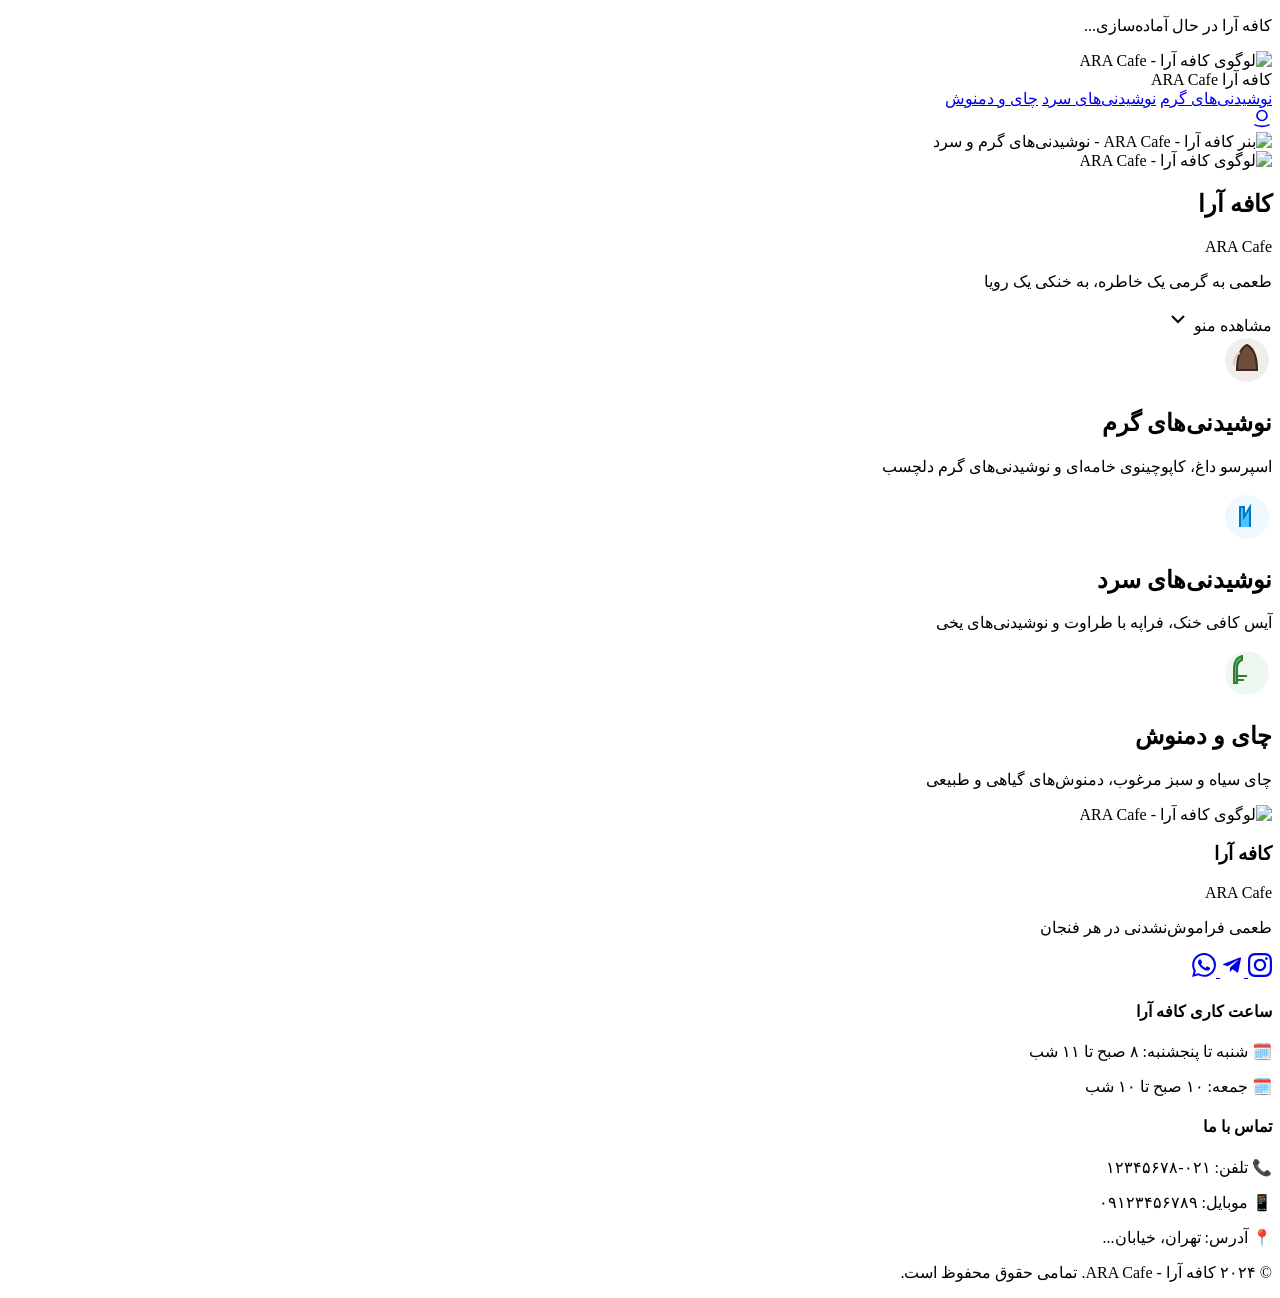
==== index.html @ 434178ab "First upload" ====
<!DOCTYPE html>
<html lang="fa" dir="rtl">
<head>
    <meta charset="UTF-8">
    <meta name="viewport" content="width=device-width, initial-scale=1.0">
    
    <!-- SEO Meta Tags -->
    <title>منوی کافه آرا | ARA Cafe | نوشیدنی‌های گرم و سرد بر پایه اسپرسو، چای و دمنوش</title>
    <meta name="description" content="کافه آرا با بهترین اسپرسو، نوشیدنی‌های گرم و سرد، چای و دمنوش‌های طبیعی. منوی کامل ARA Cafe را آنلاین مشاهده کنید.">
    <meta name="keywords" content="کافه آرا, ARA Cafe, اسپرسو, نوشیدنی گرم, نوشیدنی سرد, چای, دمنوش, کافی شاپ">
    <meta name="author" content="کافه آرا - ARA Cafe">
    <meta name="robots" content="index, follow">
    
    <!-- Open Graph for social media -->
    <meta property="og:title" content="منوی کافه آرا | ARA Cafe | نوشیدنی‌های گرم و سرد">
    <meta property="og:description" content="کافه آرا با بهترین اسپرسو، نوشیدنی‌های گرم و سرد، چای و دمنوش‌های طبیعی">
    <meta property="og:type" content="website">
    <meta property="og:locale" content="fa_IR">
    <meta property="og:image" content="images/logo.png">
    <meta property="og:site_name" content="کافه آرا - ARA Cafe">
    
    <!-- Canonical URL -->
    <link rel="canonical" href="https://aracafe.com/menu">
    
    <!-- Schema.org structured data -->
    <script type="application/ld+json">
    {
      "@context": "https://schema.org",
      "@type": "CafeOrCoffeeShop",
      "name": "کافه آرا - ARA Cafe",
      "description": "کافه آرا با نوشیدنی‌های گرم و سرد بر پایه اسپرسو، چای و دمنوش‌های طبیعی",
      "servesCuisine": "Coffee Shop",
      "image": "images/logo.png",
      "menu": "https://aracafe.com/menu"
    }
    </script>
    
    <!-- Preload important images -->
    <link rel="preload" href="images/banner.jpg" as="image">
    <link rel="preload" href="images/logo.png" as="image">
    
    <!-- Favicon -->
    <link rel="icon" type="image/x-icon" href="images/favicon.ico">
    <link rel="shortcut icon" type="image/x-icon" href="images/favicon.ico">
    <link rel="apple-touch-icon" href="images/logo.png">
    <link rel="icon" type="image/png" sizes="32x32" href="images/logo.png">
    <link rel="icon" type="image/png" sizes="16x16" href="images/logo.png">
    
    <!-- Styles -->
    <link rel="stylesheet" href="css/style.css">
</head>
<body>
    <!-- Preloader -->
    <div class="preloader" id="preloader">
        <div class="coffee-cup">
            <div class="cup">
                <div class="handle"></div>
                <div class="steam">
                    <span></span>
                    <span></span>
                    <span></span>
                </div>
            </div>
        </div>
        <p class="loading-text">کافه آرا در حال آماده‌سازی...</p>
    </div>

    <!-- Header -->
    <header class="header" id="header">
        <nav class="nav">
            <div class="logo">
                <div class="logo-image-container">
                    <img src="images/logo.png" alt="لوگوی کافه آرا - ARA Cafe" class="logo-image" width="45" height="45" loading="eager">
                </div>
                <div class="logo-text-container">
                    <span class="logo-text">کافه آرا</span>
                    <span class="logo-subtext">ARA Cafe</span>
                </div>
            </div>
            <div class="nav-links">
                <a href="#hot-drinks" class="nav-link">نوشیدنی‌های گرم</a>
                <a href="#cold-drinks" class="nav-link">نوشیدنی‌های سرد</a>
                <a href="#tea-drinks" class="nav-link">چای و دمنوش</a>
            </div>
            <div class="admin-link">
                <a href="admin.html" class="admin-btn" title="پنل مدیریت کافه آرا">
                    <svg width="20" height="20" viewBox="0 0 24 24" fill="none" stroke="currentColor" stroke-width="2">
                        <path d="M12 15C15.3137 15 18 12.3137 18 9C18 5.68629 15.3137 3 12 3C8.68629 3 6 5.68629 6 9C6 12.3137 8.68629 15 12 15Z"/>
                        <path d="M3 20C5.33579 21.4478 8.50702 22 12 22C15.493 22 18.6642 21.4478 21 20"/>
                    </svg>
                </a>
            </div>
        </nav>
    </header>

    <!-- Hero Banner Section -->
    <section class="hero-banner">
        <div class="banner-container">
            <img 
                src="images/banner.jpg" 
                alt="بنر کافه آرا - ARA Cafe - نوشیدنی‌های گرم و سرد" 
                class="banner-image"
                width="695" 
                height="1297"
                loading="eager"
                fetchpriority="high"
            >
            <div class="banner-overlay">
                <div class="banner-content">
                    <div class="banner-logo">
                        <img src="images/logo.png" alt="لوگوی کافه آرا - ARA Cafe" class="banner-logo-image" width="80" height="80">
                    </div>
                    <h1 class="banner-title">کافه آرا</h1>
                    <p class="banner-subtitle">ARA Cafe</p>
                    <p class="banner-description">طعمی به گرمی یک خاطره، به خنکی یک رویا</p>
                    <div class="banner-scroll">
                        <span>مشاهده منو</span>
                        <svg width="24" height="24" viewBox="0 0 24 24" fill="none" stroke="currentColor" stroke-width="2">
                            <polyline points="6 9 12 15 18 9"/>
                        </svg>
                    </div>
                </div>
            </div>
        </div>
        <div class="hero-decoration">
            <div class="wave"></div>
        </div>
    </section>

    <!-- Main Content -->
    <main class="main-content">
        <!-- Hot Drinks Section -->
        <section id="hot-drinks" class="menu-section" data-category="hot">
            <div class="section-header">
                <div class="section-icon">
                    <svg width="50" height="50" viewBox="0 0 50 50">
                        <circle cx="25" cy="25" r="22" fill="#6F4E37" opacity="0.1"/>
                        <path d="M15 35 Q15 15 25 10 Q35 15 35 35Z" fill="#6F4E37" stroke="#3E2723" stroke-width="2"/>
                        <path d="M12 30 Q12 20 18 18" stroke="#D7CCC8" fill="none" stroke-width="2"/>
                    </svg>
                </div>
                <h2 class="section-title">نوشیدنی‌های گرم</h2>
                <p class="section-description">اسپرسو داغ، کاپوچینوی خامه‌ای و نوشیدنی‌های گرم دلچسب</p>
            </div>
            <div class="menu-grid" id="hot-drinks-grid">
                <!-- محصولات با JavaScript لود می‌شوند -->
            </div>
        </section>

        <!-- Cold Drinks Section -->
        <section id="cold-drinks" class="menu-section" data-category="cold">
            <div class="section-header">
                <div class="section-icon">
                    <svg width="50" height="50" viewBox="0 0 50 50">
                        <circle cx="25" cy="25" r="22" fill="#4FC3F7" opacity="0.1"/>
                        <path d="M18 35 L18 15 L22 15 L22 25 L28 15 L28 35" fill="#4FC3F7" stroke="#0277BD" stroke-width="2"/>
                    </svg>
                </div>
                <h2 class="section-title">نوشیدنی‌های سرد</h2>
                <p class="section-description">آیس کافی خنک، فراپه با طراوت و نوشیدنی‌های یخی</p>
            </div>
            <div class="menu-grid" id="cold-drinks-grid">
                <!-- محصولات با JavaScript لود می‌شوند -->
            </div>
        </section>

        <!-- Tea & Herbal Section -->
        <section id="tea-drinks" class="menu-section" data-category="tea">
            <div class="section-header">
                <div class="section-icon">
                    <svg width="50" height="50" viewBox="0 0 50 50">
                        <circle cx="25" cy="25" r="22" fill="#66BB6A" opacity="0.1"/>
                        <path d="M12 35 L12 20 Q12 10 20 8 L20 12 Q15 14 15 20 L15 35Z" fill="#66BB6A" stroke="#2E7D32" stroke-width="2"/>
                        <path d="M15 28 L25 28" stroke="#2E7D32" stroke-width="2"/>
                        <path d="M15 32 L22 32" stroke="#2E7D32" stroke-width="2"/>
                    </svg>
                </div>
                <h2 class="section-title">چای و دمنوش</h2>
                <p class="section-description">چای سیاه و سبز مرغوب، دمنوش‌های گیاهی و طبیعی</p>
            </div>
            <div class="menu-grid" id="tea-drinks-grid">
                <!-- محصولات با JavaScript لود می‌شوند -->
            </div>
        </section>
    </main>

    <!-- Footer -->
    <footer class="footer">
        <div class="footer-content">
            <div class="footer-info">
                <div class="footer-logo">
                    <img src="images/logo.png" alt="لوگوی کافه آرا - ARA Cafe" class="footer-logo-image" width="60" height="60" loading="lazy">
                </div>
                <h3>کافه آرا</h3>
                <p class="footer-subtitle">ARA Cafe</p>
                <p>طعمی فراموش‌نشدنی در هر فنجان</p>
                <div class="social-links">
                    <a href="#" class="social-link" aria-label="اینستاگرام کافه آرا">
                        <svg width="24" height="24" viewBox="0 0 24 24" fill="currentColor">
                            <path d="M12 2.163c3.204 0 3.584.012 4.85.07 3.252.148 4.771 1.691 4.919 4.919.058 1.265.069 1.645.069 4.849 0 3.205-.012 3.584-.069 4.849-.149 3.225-1.664 4.771-4.919 4.919-1.266.058-1.644.07-4.85.07-3.204 0-3.584-.012-4.849-.07-3.26-.149-4.771-1.699-4.919-4.92-.058-1.265-.07-1.644-.07-4.849 0-3.204.013-3.583.07-4.849.149-3.227 1.664-4.771 4.919-4.919 1.266-.057 1.645-.069 4.849-.069zm0-2.163c-3.259 0-3.667.014-4.947.072-4.358.2-6.78 2.618-6.98 6.98-.059 1.281-.073 1.689-.073 4.948 0 3.259.014 3.668.072 4.948.2 4.358 2.618 6.78 6.98 6.98 1.281.058 1.689.072 4.948.072 3.259 0 3.668-.014 4.948-.072 4.354-.2 6.782-2.618 6.979-6.98.059-1.28.073-1.689.073-4.948 0-3.259-.014-3.667-.072-4.947-.196-4.354-2.617-6.78-6.979-6.98-1.281-.059-1.69-.073-4.949-.073zm0 5.838c-3.403 0-6.162 2.759-6.162 6.162s2.759 6.163 6.162 6.163 6.162-2.759 6.162-6.163c0-3.403-2.759-6.162-6.162-6.162zm0 10.162c-2.209 0-4-1.79-4-4 0-2.209 1.791-4 4-4s4 1.791 4 4c0 2.21-1.791 4-4 4zm6.406-11.845c-.796 0-1.441.645-1.441 1.44s.645 1.44 1.441 1.44c.795 0 1.439-.645 1.439-1.44s-.644-1.44-1.439-1.44z"/>
                        </svg>
                    </a>
                    <a href="#" class="social-link" aria-label="تلگرام کافه آرا">
                        <svg width="24" height="24" viewBox="0 0 24 24" fill="currentColor">
                            <path d="M9.78 18.65l.28-4.23 7.68-6.92c.34-.31-.07-.46-.52-.19L7.74 13.3 3.64 12c-.88-.25-.89-.86.2-1.3l15.97-6.16c.73-.33 1.43.18 1.15 1.3l-2.72 12.81c-.19.91-.74 1.13-1.5.71L12.6 16.3l-1.99 1.93c-.23.23-.42.42-.83.42z"/>
                        </svg>
                    </a>
                    <a href="#" class="social-link" aria-label="واتساپ کافه آرا">
                        <svg width="24" height="24" viewBox="0 0 24 24" fill="currentColor">
                            <path d="M17.472 14.382c-.297-.149-1.758-.867-2.03-.967-.273-.099-.471-.148-.67.15-.197.297-.767.966-.94 1.164-.173.199-.347.223-.644.075-.297-.15-1.255-.463-2.39-1.475-.883-.788-1.48-1.761-1.653-2.059-.173-.297-.018-.458.13-.606.134-.133.298-.347.446-.52.149-.174.198-.298.298-.497.099-.198.05-.371-.025-.52-.075-.149-.669-1.612-.916-2.207-.242-.579-.487-.5-.669-.51-.173-.008-.371-.01-.57-.01-.198 0-.52.074-.792.372-.272.297-1.04 1.016-1.04 2.479 0 1.462 1.065 2.875 1.213 3.074.149.198 2.096 3.2 5.077 4.487.709.306 1.262.489 1.694.625.712.227 1.36.195 1.871.118.571-.085 1.758-.719 2.006-1.413.248-.694.248-1.289.173-1.413-.074-.124-.272-.198-.57-.347m-5.421 7.403h-.004a9.87 9.87 0 01-5.031-1.378l-.361-.214-3.741.982.998-3.648-.235-.374a9.86 9.86 0 01-1.51-5.26c.001-5.45 4.436-9.884 9.888-9.884 2.64 0 5.122 1.03 6.988 2.898a9.825 9.825 0 012.893 6.994c-.003 5.45-4.437 9.884-9.885 9.884m8.413-18.297A11.815 11.815 0 0012.05 0C5.495 0 .16 5.335.157 11.892c0 2.096.547 4.142 1.588 5.945L.057 24l6.305-1.654a11.882 11.882 0 005.683 1.448h.005c6.554 0 11.89-5.335 11.893-11.893a11.821 11.821 0 00-3.48-8.413z"/>
                        </svg>
                    </a>
                </div>
            </div>
            <div class="footer-hours">
                <h4>ساعت کاری کافه آرا</h4>
                <p>🗓️ شنبه تا پنجشنبه: ۸ صبح تا ۱۱ شب</p>
                <p>🗓️ جمعه: ۱۰ صبح تا ۱۰ شب</p>
                <div class="footer-contact">
                    <h4>تماس با ما</h4>
                    <p>📞 تلفن: ۰۲۱-۱۲۳۴۵۶۷۸</p>
                    <p>📱 موبایل: ۰۹۱۲۳۴۵۶۷۸۹</p>
                    <p>📍 آدرس: تهران، خیابان...</p>
                </div>
            </div>
        </div>
        <div class="footer-bottom">
            <p>&copy; ۲۰۲۴ کافه آرا - ARA Cafe. تمامی حقوق محفوظ است.</p>
        </div>
    </footer>

    <!-- JavaScript -->
    <script src="js/main.js"></script>
</body>
</html>
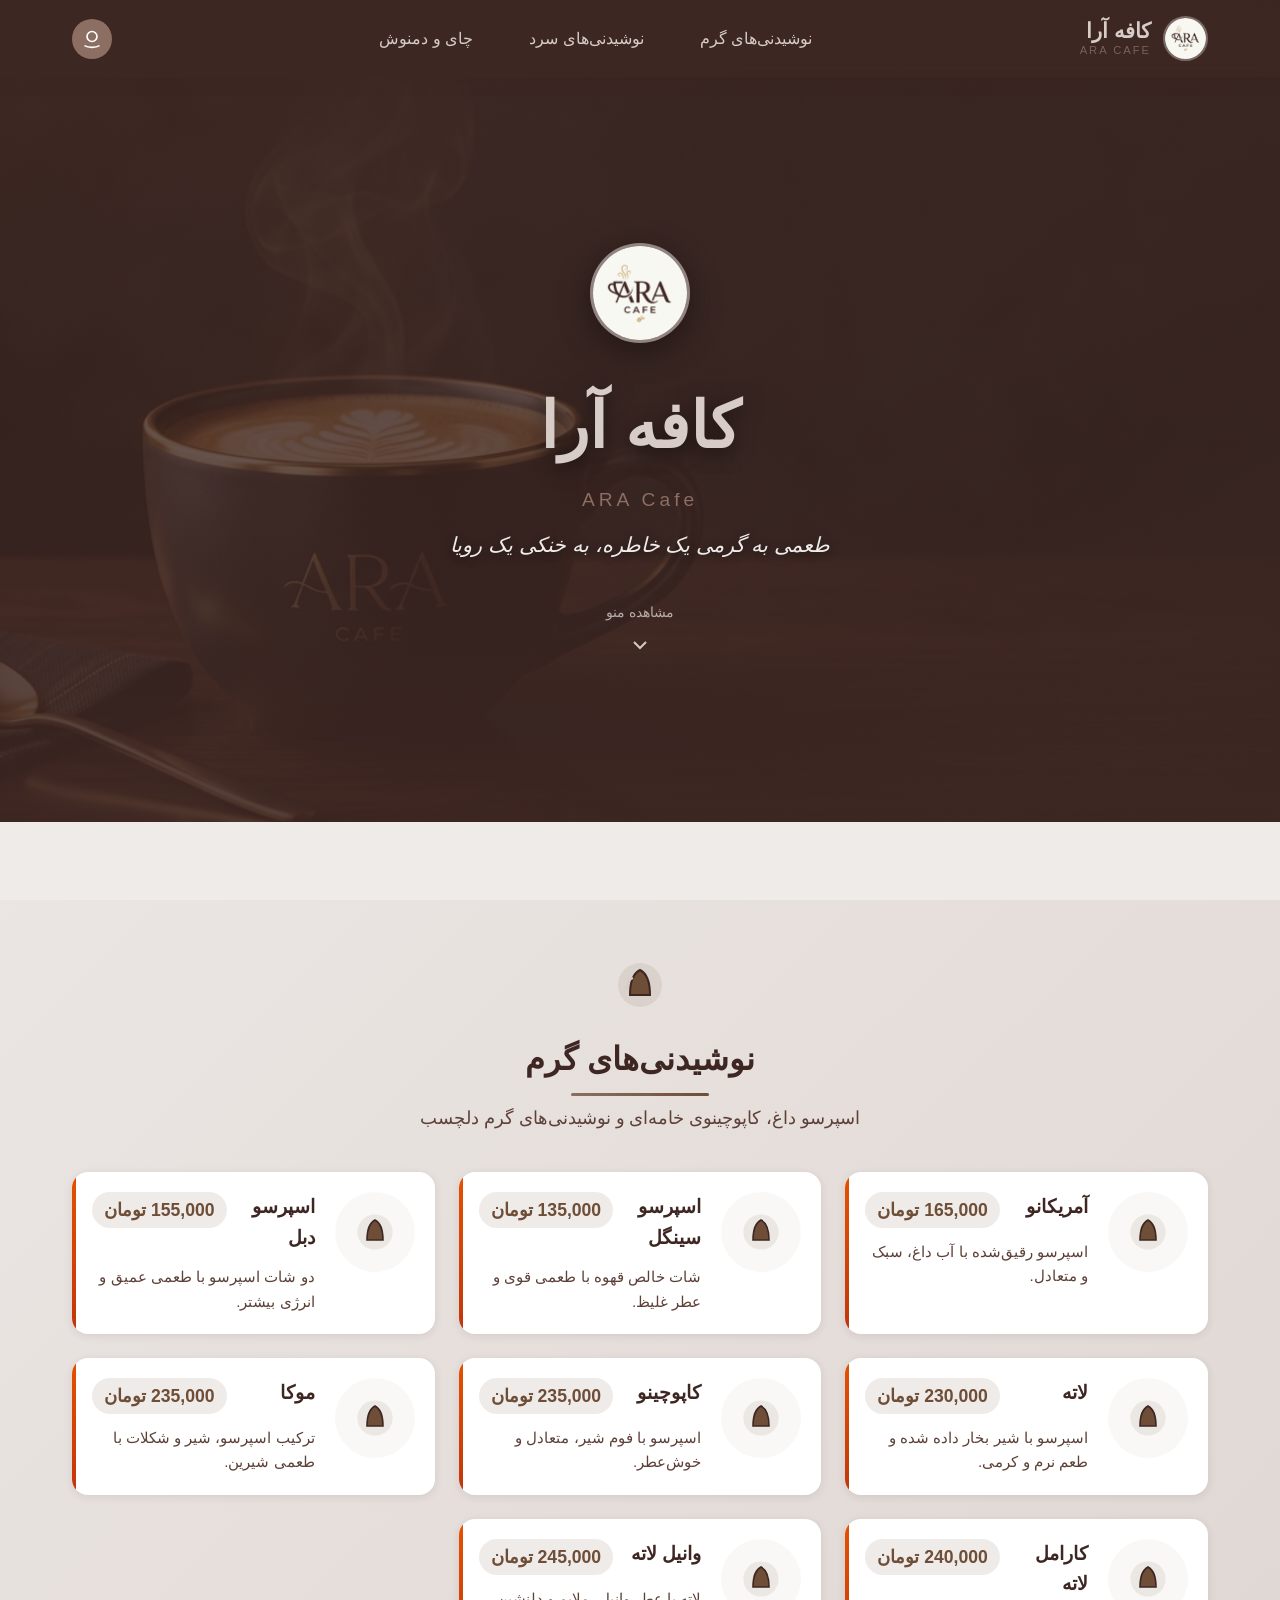
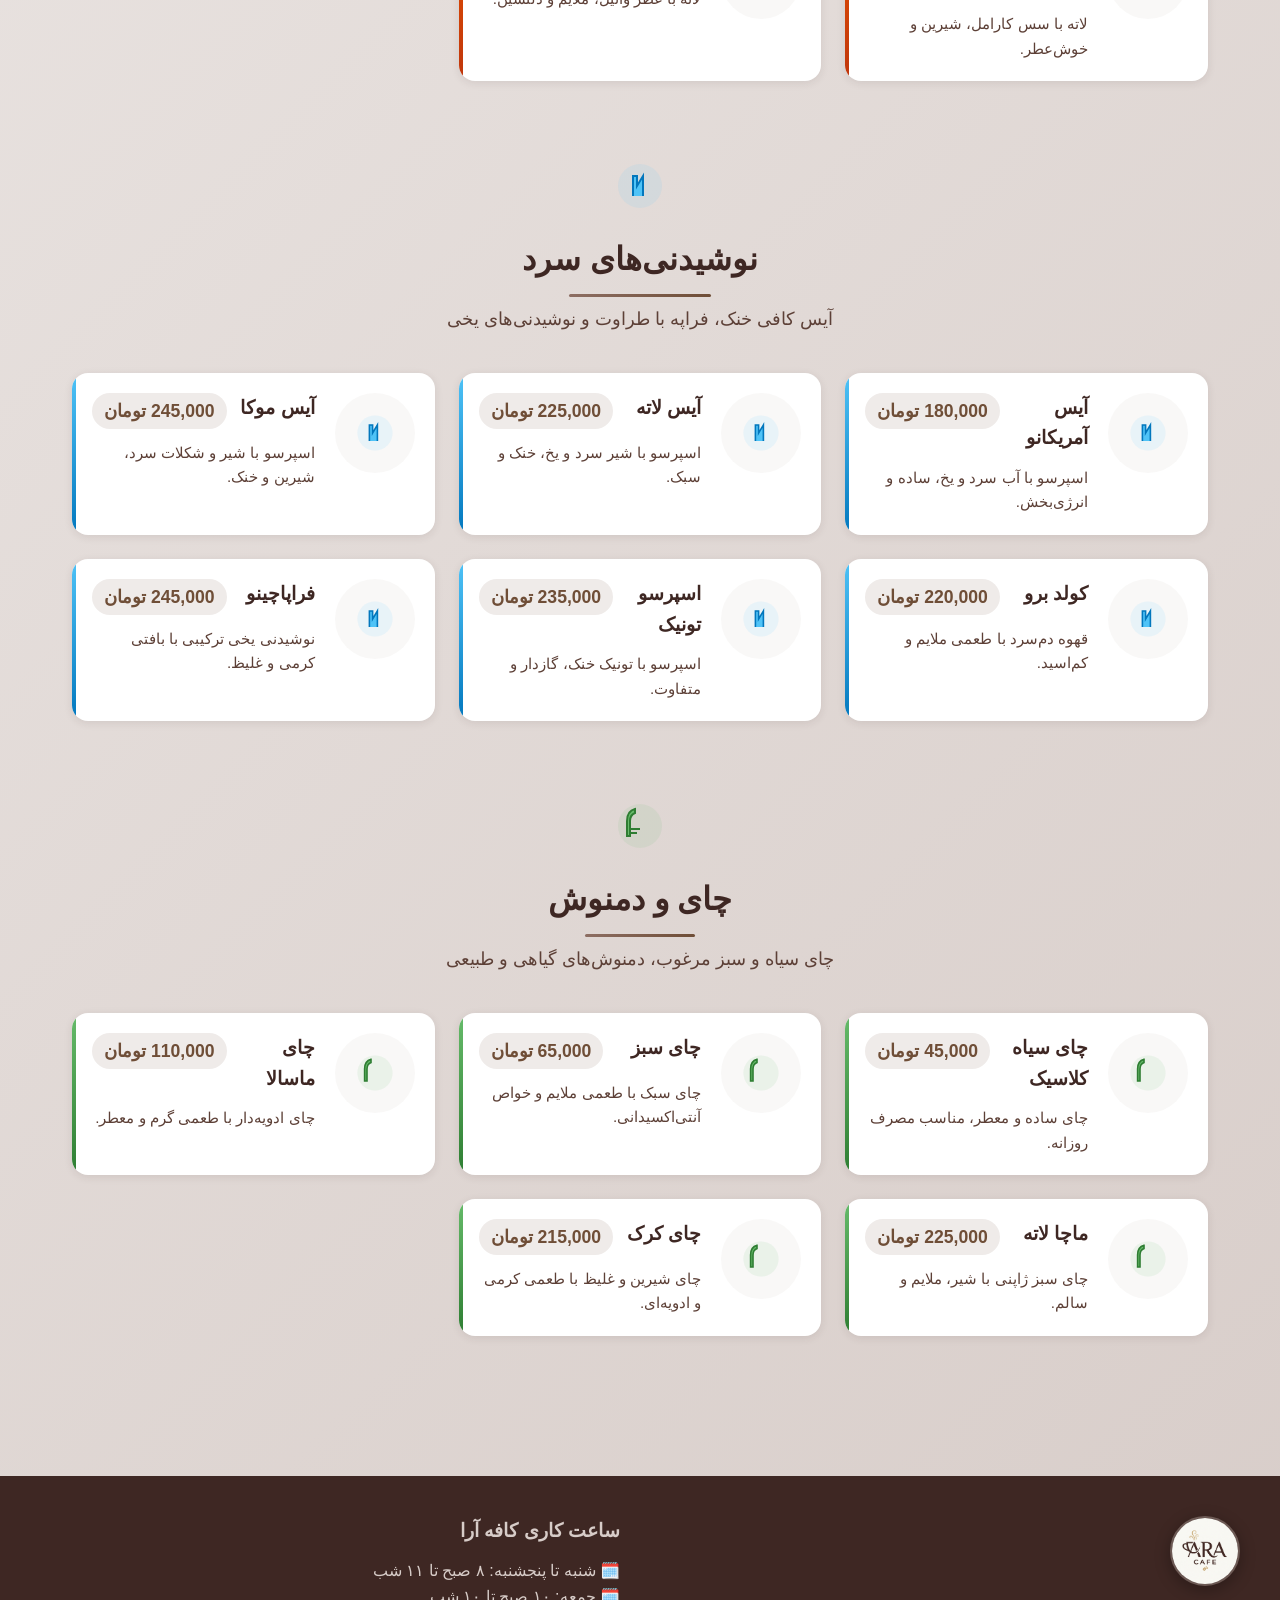
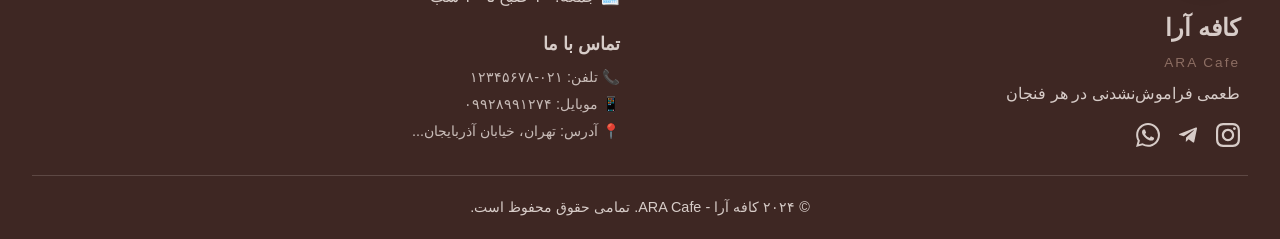
==== commit dffe070c: "شماره تماس" ====
--- a/index.html
+++ b/index.html
@@ -219,8 +219,8 @@
                 <div class="footer-contact">
                     <h4>تماس با ما</h4>
                     <p>📞 تلفن: ۰۲۱-۱۲۳۴۵۶۷۸</p>
-                    <p>📱 موبایل: ۰۹۱۲۳۴۵۶۷۸۹</p>
-                    <p>📍 آدرس: تهران، خیابان...</p>
+                    <p>📱 موبایل: ۰۹۹۲۸۹۹۱۲۷۴</p>
+                    <p>📍 آدرس: تهران، خیابان آذربایجان...</p>
                 </div>
             </div>
         </div>
@@ -232,4 +232,4 @@
     <!-- JavaScript -->
     <script src="js/main.js"></script>
 </body>
-</html>+</html>
--- a/css/style.css
+++ b/css/style.css
@@ -0,0 +1,1226 @@
+/* =============================================
+   CSS Variables & Reset
+   ============================================= */
+:root {
+    --primary-color: #3E2723;
+    --secondary-color: #6F4E37;
+    --accent-color: #8D6E63;
+    --light-cream: #EFEBE9;
+    --dark-coffee: #4E342E;
+    --warm-brown: #795548;
+    --gold: #D7CCC8;
+    --white: #FFFFFF;
+    --text-primary: #2C1810;
+    --text-secondary: #5D4037;
+    --shadow-sm: 0 2px 8px rgba(62, 39, 35, 0.1);
+    --shadow-md: 0 4px 16px rgba(62, 39, 35, 0.15);
+    --shadow-lg: 0 8px 32px rgba(62, 39, 35, 0.2);
+    --transition: all 0.3s cubic-bezier(0.4, 0, 0.2, 1);
+    --border-radius: 16px;
+    --border-radius-sm: 8px;
+}
+
+* {
+    margin: 0;
+    padding: 0;
+    box-sizing: border-box;
+}
+
+html {
+    scroll-behavior: smooth;
+    font-size: 16px;
+}
+
+body {
+    font-family: 'Vazirmatn', 'Segoe UI', Tahoma, Geneva, Verdana, sans-serif;
+    background: linear-gradient(135deg, #EFEBE9 0%, #D7CCC8 100%);
+    color: var(--text-primary);
+    line-height: 1.6;
+    overflow-x: hidden;
+}
+
+/* =============================================
+   Preloader
+   ============================================= */
+.preloader {
+    position: fixed;
+    top: 0;
+    left: 0;
+    width: 100%;
+    height: 100%;
+    background: var(--primary-color);
+    display: flex;
+    flex-direction: column;
+    align-items: center;
+    justify-content: center;
+    z-index: 1000;
+    transition: opacity 0.5s ease, visibility 0.5s ease;
+}
+
+.preloader.hidden {
+    opacity: 0;
+    visibility: hidden;
+}
+
+.coffee-cup {
+    position: relative;
+    width: 80px;
+    height: 80px;
+    animation: bounce 2s infinite;
+}
+
+.cup {
+    position: relative;
+    width: 60px;
+    height: 70px;
+    background: var(--light-cream);
+    border: 3px solid var(--accent-color);
+    border-radius: 0 0 20px 20px;
+    margin: 0 auto;
+}
+
+.handle {
+    position: absolute;
+    right: -15px;
+    top: 15px;
+    width: 20px;
+    height: 25px;
+    border: 3px solid var(--accent-color);
+    border-left: none;
+    border-radius: 0 50% 50% 0;
+}
+
+.steam {
+    position: absolute;
+    top: -30px;
+    left: 50%;
+    transform: translateX(-50%);
+    display: flex;
+    gap: 8px;
+}
+
+.steam span {
+    display: block;
+    width: 8px;
+    height: 20px;
+    background: var(--gold);
+    border-radius: 50%;
+    animation: steam 2s infinite;
+    opacity: 0;
+}
+
+.steam span:nth-child(1) { animation-delay: 0s; }
+.steam span:nth-child(2) { animation-delay: 0.6s; }
+.steam span:nth-child(3) { animation-delay: 1.2s; }
+
+.loading-text {
+    color: var(--gold);
+    margin-top: 20px;
+    font-size: 1.2rem;
+    animation: pulse 1.5s infinite;
+}
+
+@keyframes bounce {
+    0%, 100% { transform: translateY(0); }
+    50% { transform: translateY(-10px); }
+}
+
+@keyframes steam {
+    0% { opacity: 0; transform: translateY(0); }
+    50% { opacity: 1; }
+    100% { opacity: 0; transform: translateY(-20px); }
+}
+
+@keyframes pulse {
+    0%, 100% { opacity: 0.6; }
+    50% { opacity: 1; }
+}
+
+/* =============================================
+   Header & Navigation
+   ============================================= */
+.header {
+    position: fixed;
+    top: 0;
+    left: 0;
+    width: 100%;
+    background: rgba(62, 39, 35, 0.95);
+    backdrop-filter: blur(10px);
+    -webkit-backdrop-filter: blur(10px);
+    z-index: 100;
+    box-shadow: var(--shadow-md);
+    transition: var(--transition);
+}
+
+.nav {
+    max-width: 1200px;
+    margin: 0 auto;
+    padding: 1rem 2rem;
+    display: flex;
+    align-items: center;
+    justify-content: space-between;
+}
+
+.logo {
+    display: flex;
+    align-items: center;
+    gap: 12px;
+}
+
+.logo-image-container {
+    width: 45px;
+    height: 45px;
+    border-radius: 50%;
+    overflow: hidden;
+    border: 2px solid rgba(215, 204, 200, 0.4);
+    transition: var(--transition);
+    flex-shrink: 0;
+}
+
+.logo-image-container:hover {
+    border-color: var(--gold);
+    transform: rotate(-5deg) scale(1.1);
+    box-shadow: 0 4px 16px rgba(0, 0, 0, 0.3);
+}
+
+.logo-image {
+    width: 100%;
+    height: 100%;
+    object-fit: cover;
+    display: block;
+}
+
+.logo-text-container {
+    display: flex;
+    flex-direction: column;
+    line-height: 1.2;
+}
+
+.logo-text {
+    color: var(--gold);
+    font-size: 1.3rem;
+    font-weight: bold;
+    white-space: nowrap;
+}
+
+.logo-subtext {
+    color: var(--accent-color);
+    font-size: 0.7rem;
+    letter-spacing: 2px;
+    text-transform: uppercase;
+    opacity: 0.8;
+}
+
+.nav-links {
+    display: flex;
+    gap: 24px;
+}
+
+.nav-link {
+    color: var(--gold);
+    text-decoration: none;
+    font-size: 1rem;
+    padding: 8px 16px;
+    border-radius: var(--border-radius-sm);
+    transition: var(--transition);
+    position: relative;
+}
+
+.nav-link::after {
+    content: '';
+    position: absolute;
+    bottom: 0;
+    left: 50%;
+    transform: translateX(-50%) scaleX(0);
+    width: 80%;
+    height: 2px;
+    background: var(--gold);
+    transition: var(--transition);
+}
+
+.nav-link:hover::after {
+    transform: translateX(-50%) scaleX(1);
+}
+
+.nav-link:hover {
+    color: var(--white);
+    background: rgba(141, 110, 99, 0.2);
+}
+
+.admin-btn {
+    display: flex;
+    align-items: center;
+    justify-content: center;
+    width: 40px;
+    height: 40px;
+    border-radius: 50%;
+    background: var(--accent-color);
+    color: var(--white);
+    transition: var(--transition);
+}
+
+.admin-btn:hover {
+    background: var(--secondary-color);
+    transform: rotate(15deg);
+}
+
+/* =============================================
+   Hero Banner Section
+   ============================================= */
+.hero-banner {
+    position: relative;
+    width: 100%;
+    min-height: 100vh;
+    background: linear-gradient(135deg, var(--primary-color) 0%, var(--dark-coffee) 100%);
+    overflow: hidden;
+}
+
+.banner-container {
+    position: relative;
+    width: 100%;
+    height: 100vh;
+    display: flex;
+    align-items: center;
+    justify-content: center;
+}
+
+.banner-image {
+    position: absolute;
+    top: 0;
+    left: 0;
+    width: 100%;
+    height: 100%;
+    object-fit: cover;
+    object-position: center;
+    opacity: 0.4;
+    animation: bannerZoomIn 2s ease-out;
+}
+
+@keyframes bannerZoomIn {
+    from { transform: scale(1.1); opacity: 0; }
+    to { transform: scale(1); opacity: 0.4; }
+}
+
+.banner-overlay {
+    position: relative;
+    z-index: 2;
+    width: 100%;
+    height: 100%;
+    display: flex;
+    align-items: center;
+    justify-content: center;
+    background: linear-gradient(180deg, rgba(62, 39, 35, 0.7) 0%, rgba(62, 39, 35, 0.5) 50%, rgba(62, 39, 35, 0.8) 100%);
+}
+
+.banner-content {
+    text-align: center;
+    padding: 2rem;
+    animation: bannerFadeInUp 1.2s ease 0.3s backwards;
+}
+
+@keyframes bannerFadeInUp {
+    from { opacity: 0; transform: translateY(40px); }
+    to { opacity: 1; transform: translateY(0); }
+}
+
+.banner-logo {
+    margin-bottom: 24px;
+    animation: logoFloat 3s ease-in-out infinite;
+}
+
+@keyframes logoFloat {
+    0%, 100% { transform: translateY(0) scale(1); }
+    50% { transform: translateY(-10px) scale(1.05); }
+}
+
+.banner-logo-image {
+    width: 100px;
+    height: 100px;
+    border-radius: 50%;
+    object-fit: cover;
+    border: 3px solid rgba(215, 204, 200, 0.5);
+    box-shadow: 0 8px 32px rgba(0, 0, 0, 0.4);
+    transition: var(--transition);
+    background: rgba(255, 255, 255, 0.1);
+    backdrop-filter: blur(5px);
+}
+
+.banner-title {
+    font-size: 4rem;
+    color: var(--gold);
+    margin-bottom: 8px;
+    font-weight: bold;
+    text-shadow: 0 4px 20px rgba(0, 0, 0, 0.5);
+}
+
+.banner-subtitle {
+    font-size: 1.2rem;
+    color: var(--accent-color);
+    letter-spacing: 4px;
+    margin-bottom: 12px;
+}
+
+.banner-description {
+    font-size: 1.3rem;
+    color: var(--light-cream);
+    margin-bottom: 40px;
+    text-shadow: 0 2px 10px rgba(0, 0, 0, 0.4);
+    font-style: italic;
+}
+
+.banner-scroll {
+    display: flex;
+    flex-direction: column;
+    align-items: center;
+    gap: 8px;
+    color: var(--gold);
+    cursor: pointer;
+    animation: bounce 2s infinite;
+    transition: var(--transition);
+}
+
+.banner-scroll:hover {
+    color: var(--white);
+}
+
+.banner-scroll span {
+    font-size: 0.9rem;
+    opacity: 0.8;
+}
+
+.hero-decoration {
+    position: absolute;
+    bottom: -2px;
+    left: 0;
+    width: 100%;
+    z-index: 3;
+}
+
+.wave {
+    width: 100%;
+    height: 80px;
+    background: url("data:image/svg+xml,%3Csvg xmlns='http://www.w3.org/2000/svg' viewBox='0 0 1440 320'%3E%3Cpath fill='%23EFEBE9' d='M0,96L48,112C96,128,192,160,288,160C384,160,480,128,576,122.7C672,117,768,139,864,154.7C960,171,1056,181,1152,165.3C1248,149,1344,107,1392,85.3L1440,64L1440,320L1392,320C1344,320,1248,320,1152,320C1056,320,960,320,864,320C768,320,672,320,576,320C480,320,384,320,288,320C192,320,96,320,48,320L0,320Z'%3E%3C/path%3E%3C/svg%3E") no-repeat bottom;
+    background-size: cover;
+}
+
+/* =============================================
+   Menu Sections
+   ============================================= */
+.main-content {
+    max-width: 1200px;
+    margin: 0 auto;
+    padding: 60px 2rem;
+}
+
+.menu-section {
+    margin-bottom: 80px;
+    scroll-margin-top: 100px;
+}
+
+.section-header {
+    text-align: center;
+    margin-bottom: 40px;
+}
+
+.section-icon {
+    margin-bottom: 16px;
+}
+
+.section-title {
+    font-size: 2rem;
+    color: var(--primary-color);
+    margin-bottom: 8px;
+    position: relative;
+    display: inline-block;
+}
+
+.section-title::after {
+    content: '';
+    display: block;
+    width: 60%;
+    height: 3px;
+    background: linear-gradient(90deg, var(--accent-color), var(--secondary-color));
+    margin: 8px auto 0;
+    border-radius: 2px;
+}
+
+.section-description {
+    color: var(--text-secondary);
+    font-size: 1.1rem;
+}
+
+.menu-grid {
+    display: grid;
+    grid-template-columns: repeat(auto-fill, minmax(340px, 1fr));
+    gap: 24px;
+}
+
+/* Menu Item Card */
+.menu-item {
+    background: var(--white);
+    border-radius: var(--border-radius);
+    padding: 20px;
+    box-shadow: var(--shadow-sm);
+    transition: var(--transition);
+    cursor: pointer;
+    position: relative;
+    overflow: hidden;
+    display: flex;
+    gap: 20px;
+    align-items: flex-start;
+}
+
+.menu-item:hover {
+    transform: translateY(-8px);
+    box-shadow: var(--shadow-lg);
+}
+
+.menu-item::before {
+    content: '';
+    position: absolute;
+    top: 0;
+    left: 0;
+    width: 4px;
+    height: 100%;
+    border-radius: var(--border-radius) 0 0 var(--border-radius);
+}
+
+.menu-item[data-category="hot"]::before {
+    background: linear-gradient(180deg, #E65100, #BF360C);
+}
+
+.menu-item[data-category="cold"]::before {
+    background: linear-gradient(180deg, #4FC3F7, #0277BD);
+}
+
+.menu-item[data-category="tea"]::before {
+    background: linear-gradient(180deg, #66BB6A, #2E7D32);
+}
+
+.menu-item-image {
+    width: 120px;
+    height: 120px;
+    border-radius: 12px;
+    overflow: hidden;
+    flex-shrink: 0;
+    box-shadow: var(--shadow-sm);
+}
+
+.menu-item-image img {
+    width: 100%;
+    height: 100%;
+    object-fit: cover;
+    transition: transform 0.5s ease;
+}
+
+.menu-item:hover .menu-item-image img {
+    transform: scale(1.1);
+}
+
+.menu-item-icon {
+    width: 80px;
+    height: 80px;
+    display: flex;
+    align-items: center;
+    justify-content: center;
+    flex-shrink: 0;
+    background: rgba(141, 110, 99, 0.05);
+    border-radius: 50%;
+    transition: var(--transition);
+}
+
+.menu-item:hover .menu-item-icon {
+    background: rgba(141, 110, 99, 0.1);
+    transform: scale(1.1);
+}
+
+.item-content {
+    flex: 1;
+    min-width: 0;
+}
+
+.item-header {
+    display: flex;
+    justify-content: space-between;
+    align-items: flex-start;
+    margin-bottom: 12px;
+    gap: 8px;
+}
+
+.item-name {
+    font-size: 1.2rem;
+    color: var(--primary-color);
+    font-weight: bold;
+}
+
+.item-price {
+    font-size: 1.1rem;
+    color: var(--secondary-color);
+    font-weight: bold;
+    background: var(--light-cream);
+    padding: 4px 12px;
+    border-radius: 20px;
+    white-space: nowrap;
+}
+
+.item-description {
+    color: var(--text-secondary);
+    font-size: 0.95rem;
+    line-height: 1.6;
+}
+
+/* Empty state */
+.menu-grid .empty-state {
+    grid-column: 1 / -1;
+    text-align: center;
+    padding: 40px;
+    color: #8D6E63;
+    font-size: 1.1rem;
+}
+
+/* =============================================
+   Footer
+   ============================================= */
+.footer {
+    background: var(--primary-color);
+    color: var(--gold);
+    padding: 40px 2rem 20px;
+}
+
+.footer-content {
+    max-width: 1200px;
+    margin: 0 auto;
+    display: grid;
+    grid-template-columns: 1fr 1fr;
+    gap: 40px;
+}
+
+.footer-logo {
+    margin-bottom: 16px;
+}
+
+.footer-logo-image {
+    width: 70px;
+    height: 70px;
+    border-radius: 50%;
+    object-fit: cover;
+    border: 2px solid rgba(215, 204, 200, 0.3);
+    box-shadow: 0 4px 16px rgba(0, 0, 0, 0.3);
+    transition: var(--transition);
+}
+
+.footer-logo-image:hover {
+    transform: scale(1.1);
+    border-color: var(--gold);
+}
+
+.footer-info h3 {
+    font-size: 1.5rem;
+    margin-bottom: 4px;
+}
+
+.footer-subtitle {
+    color: var(--accent-color);
+    font-size: 0.85rem;
+    letter-spacing: 2px;
+    margin-bottom: 8px;
+}
+
+.social-links {
+    display: flex;
+    gap: 16px;
+    margin-top: 16px;
+}
+
+.social-link {
+    color: var(--gold);
+    transition: var(--transition);
+}
+
+.social-link:hover {
+    color: var(--white);
+    transform: scale(1.2);
+}
+
+.footer-hours h4 {
+    font-size: 1.2rem;
+    margin-bottom: 12px;
+}
+
+.footer-contact {
+    margin-top: 20px;
+}
+
+.footer-contact h4 {
+    font-size: 1.1rem;
+    margin-bottom: 8px;
+}
+
+.footer-contact p {
+    font-size: 0.9rem;
+    margin-bottom: 4px;
+    opacity: 0.9;
+}
+
+.footer-bottom {
+    text-align: center;
+    padding-top: 20px;
+    margin-top: 20px;
+    border-top: 1px solid rgba(215, 204, 200, 0.2);
+    font-size: 0.9rem;
+}
+
+/* =============================================
+   Admin Panel Styles
+   ============================================= */
+.admin-body {
+    background: #1a1a2e;
+    color: #e0e0e0;
+    min-height: 100vh;
+}
+
+.login-screen {
+    display: flex;
+    align-items: center;
+    justify-content: center;
+    min-height: 100vh;
+    background: linear-gradient(135deg, #16213e 0%, #0f3460 100%);
+}
+
+.login-box {
+    background: rgba(255, 255, 255, 0.05);
+    backdrop-filter: blur(20px);
+    padding: 40px;
+    border-radius: 24px;
+    box-shadow: 0 20px 60px rgba(0, 0, 0, 0.3);
+    text-align: center;
+    max-width: 400px;
+    width: 90%;
+}
+
+.login-coffee {
+    margin-bottom: 20px;
+    animation: bounce 2s infinite;
+}
+
+.login-title {
+    color: #D7CCC8;
+    font-size: 1.8rem;
+    margin-bottom: 4px;
+}
+
+.login-subtitle {
+    color: #8D6E63;
+    font-size: 0.85rem;
+    letter-spacing: 2px;
+    margin-bottom: 24px;
+}
+
+.login-form .form-group {
+    margin-bottom: 16px;
+    text-align: right;
+}
+
+.login-form label {
+    display: block;
+    margin-bottom: 6px;
+    color: #8D6E63;
+    font-size: 0.9rem;
+}
+
+.login-form input {
+    width: 100%;
+    padding: 12px 16px;
+    background: rgba(255, 255, 255, 0.1);
+    border: 2px solid rgba(141, 110, 99, 0.3);
+    border-radius: 12px;
+    color: #fff;
+    font-size: 1rem;
+    transition: var(--transition);
+    font-family: inherit;
+}
+
+.login-form input:focus {
+    outline: none;
+    border-color: var(--accent-color);
+    background: rgba(255, 255, 255, 0.15);
+}
+
+.login-error {
+    color: #ff6b6b;
+    font-size: 0.9rem;
+    min-height: 24px;
+    margin: 8px 0;
+}
+
+.login-btn {
+    width: 100%;
+    padding: 14px;
+    background: var(--accent-color);
+    color: #fff;
+    border: none;
+    border-radius: 12px;
+    font-size: 1.1rem;
+    cursor: pointer;
+    display: flex;
+    align-items: center;
+    justify-content: center;
+    gap: 8px;
+    transition: var(--transition);
+    font-family: inherit;
+}
+
+.login-btn:hover {
+    background: var(--secondary-color);
+    transform: translateY(-2px);
+}
+
+/* Admin Header */
+.admin-header {
+    background: rgba(26, 26, 46, 0.95);
+    backdrop-filter: blur(10px);
+    padding: 1rem 2rem;
+    display: flex;
+    align-items: center;
+    justify-content: space-between;
+    border-bottom: 1px solid rgba(141, 110, 99, 0.3);
+    position: sticky;
+    top: 0;
+    z-index: 50;
+}
+
+.admin-logo {
+    display: flex;
+    align-items: center;
+    gap: 12px;
+    color: #D7CCC8;
+}
+
+.admin-actions {
+    display: flex;
+    gap: 12px;
+}
+
+.btn-preview, .btn-logout {
+    padding: 8px 16px;
+    border-radius: 8px;
+    display: flex;
+    align-items: center;
+    gap: 8px;
+    cursor: pointer;
+    transition: var(--transition);
+    text-decoration: none;
+    font-size: 0.9rem;
+    font-family: inherit;
+}
+
+.btn-preview {
+    background: rgba(79, 195, 247, 0.2);
+    color: #4FC3F7;
+    border: 1px solid rgba(79, 195, 247, 0.3);
+}
+
+.btn-preview:hover {
+    background: rgba(79, 195, 247, 0.3);
+}
+
+.btn-logout {
+    background: rgba(255, 107, 107, 0.2);
+    color: #ff6b6b;
+    border: 1px solid rgba(255, 107, 107, 0.3);
+}
+
+.btn-logout:hover {
+    background: rgba(255, 107, 107, 0.3);
+}
+
+/* Admin Content */
+.admin-content {
+    max-width: 1200px;
+    margin: 0 auto;
+    padding: 24px 2rem;
+}
+
+.add-item-section {
+    background: rgba(255, 255, 255, 0.05);
+    border-radius: 16px;
+    padding: 24px;
+    margin-bottom: 32px;
+    border: 1px solid rgba(141, 110, 99, 0.2);
+}
+
+.add-item-section h3,
+.products-section h3 {
+    color: #D7CCC8;
+    margin-bottom: 20px;
+    font-size: 1.3rem;
+}
+
+.form-row {
+    display: grid;
+    grid-template-columns: 1fr 1fr;
+    gap: 16px;
+    margin-bottom: 16px;
+}
+
+.form-group {
+    margin-bottom: 12px;
+}
+
+.form-group label {
+    display: block;
+    margin-bottom: 6px;
+    color: #8D6E63;
+    font-size: 0.9rem;
+}
+
+.form-group input,
+.form-group textarea,
+.form-group select {
+    width: 100%;
+    padding: 10px 14px;
+    background: rgba(255, 255, 255, 0.08);
+    border: 1px solid rgba(141, 110, 99, 0.3);
+    border-radius: 8px;
+    color: #fff;
+    font-size: 0.95rem;
+    transition: var(--transition);
+    font-family: inherit;
+}
+
+.form-group input:focus,
+.form-group textarea:focus,
+.form-group select:focus {
+    outline: none;
+    border-color: var(--accent-color);
+    background: rgba(255, 255, 255, 0.12);
+}
+
+.form-group select option {
+    background: #1a1a2e;
+    color: #fff;
+}
+
+.btn-add {
+    padding: 12px 24px;
+    background: linear-gradient(135deg, #66BB6A, #43A047);
+    color: #fff;
+    border: none;
+    border-radius: 8px;
+    cursor: pointer;
+    display: flex;
+    align-items: center;
+    gap: 8px;
+    font-size: 1rem;
+    transition: var(--transition);
+    font-family: inherit;
+}
+
+.btn-add:hover {
+    transform: translateY(-2px);
+    box-shadow: 0 4px 16px rgba(102, 187, 106, 0.3);
+}
+
+/* Products Filter */
+.products-filter {
+    display: flex;
+    gap: 8px;
+    margin-bottom: 20px;
+    flex-wrap: wrap;
+}
+
+.filter-btn {
+    padding: 8px 16px;
+    background: rgba(255, 255, 255, 0.05);
+    color: #8D6E63;
+    border: 1px solid rgba(141, 110, 99, 0.3);
+    border-radius: 20px;
+    cursor: pointer;
+    transition: var(--transition);
+    font-size: 0.9rem;
+    font-family: inherit;
+}
+
+.filter-btn.active {
+    background: var(--accent-color);
+    color: #fff;
+    border-color: var(--accent-color);
+}
+
+.filter-btn:hover {
+    background: rgba(141, 110, 99, 0.3);
+}
+
+/* Products List */
+.products-list {
+    display: flex;
+    flex-direction: column;
+    gap: 12px;
+}
+
+/* Image Upload */
+.image-upload-container {
+    position: relative;
+    width: 100%;
+    min-height: 200px;
+    border: 2px dashed rgba(141, 110, 99, 0.3);
+    border-radius: 12px;
+    overflow: hidden;
+    cursor: pointer;
+    transition: var(--transition);
+    background: rgba(255, 255, 255, 0.03);
+}
+
+.image-upload-container:hover {
+    border-color: var(--accent-color);
+    background: rgba(255, 255, 255, 0.06);
+}
+
+.image-upload-container.has-image {
+    border-style: solid;
+    border-color: rgba(102, 187, 106, 0.4);
+}
+
+.image-preview {
+    display: flex;
+    flex-direction: column;
+    align-items: center;
+    justify-content: center;
+    min-height: 200px;
+    color: #8D6E63;
+    text-align: center;
+    padding: 24px;
+}
+
+.image-preview svg {
+    margin-bottom: 12px;
+    opacity: 0.6;
+}
+
+.image-preview span {
+    font-size: 0.9rem;
+    opacity: 0.8;
+}
+
+.image-preview img {
+    width: 100%;
+    height: 200px;
+    object-fit: cover;
+    border-radius: 8px;
+}
+
+/* Modal */
+.modal {
+    display: none;
+    position: fixed;
+    top: 0;
+    left: 0;
+    width: 100%;
+    height: 100%;
+    background: rgba(0, 0, 0, 0.7);
+    z-index: 200;
+    align-items: center;
+    justify-content: center;
+}
+
+.modal.active {
+    display: flex;
+}
+
+.modal-content {
+    background: #1a1a2e;
+    border-radius: 16px;
+    padding: 24px;
+    max-width: 500px;
+    width: 90%;
+    max-height: 90vh;
+    overflow-y: auto;
+    border: 1px solid rgba(141, 110, 99, 0.3);
+}
+
+.modal-header {
+    display: flex;
+    justify-content: space-between;
+    align-items: center;
+    margin-bottom: 20px;
+}
+
+.modal-header h3 {
+    color: #D7CCC8;
+}
+
+.modal-close {
+    background: none;
+    border: none;
+    color: #ff6b6b;
+    cursor: pointer;
+    transition: var(--transition);
+}
+
+.modal-close:hover {
+    transform: rotate(90deg);
+}
+
+.btn-save {
+    padding: 12px 24px;
+    background: var(--accent-color);
+    color: #fff;
+    border: none;
+    border-radius: 8px;
+    cursor: pointer;
+    width: 100%;
+    font-size: 1rem;
+    transition: var(--transition);
+    font-family: inherit;
+    margin-top: 12px;
+}
+
+.btn-save:hover {
+    background: var(--secondary-color);
+}
+
+/* =============================================
+   Responsive Design
+   ============================================= */
+@media (max-width: 768px) {
+    .nav {
+        flex-direction: column;
+        gap: 12px;
+        padding: 1rem;
+    }
+
+    .nav-links {
+        gap: 8px;
+        flex-wrap: wrap;
+        justify-content: center;
+    }
+
+    .nav-link {
+        font-size: 0.9rem;
+        padding: 6px 12px;
+    }
+
+    .hero-banner {
+        min-height: 70vh;
+    }
+
+    .banner-container {
+        height: 70vh;
+    }
+
+    .banner-logo-image {
+        width: 70px;
+        height: 70px;
+    }
+
+    .banner-title {
+        font-size: 2.5rem;
+    }
+
+    .banner-subtitle {
+        font-size: 1rem;
+    }
+
+    .banner-description {
+        font-size: 1rem;
+        margin-bottom: 30px;
+    }
+
+    .main-content {
+        padding: 40px 1rem;
+    }
+
+    .menu-grid {
+        grid-template-columns: 1fr;
+    }
+
+    .menu-item {
+        flex-direction: column;
+        align-items: center;
+        text-align: center;
+    }
+
+    .menu-item-image {
+        width: 100%;
+        height: 180px;
+    }
+
+    .item-header {
+        flex-direction: column;
+        align-items: center;
+        gap: 8px;
+    }
+
+    .footer-content {
+        grid-template-columns: 1fr;
+        text-align: center;
+    }
+
+    .social-links {
+        justify-content: center;
+    }
+
+    .form-row {
+        grid-template-columns: 1fr;
+    }
+
+    .admin-header {
+        flex-direction: column;
+        gap: 12px;
+        text-align: center;
+    }
+
+    .admin-actions {
+        justify-content: center;
+    }
+
+    .logo-text {
+        font-size: 1rem;
+    }
+
+    .logo-subtext {
+        font-size: 0.6rem;
+    }
+}
+
+@media (max-width: 480px) {
+    .banner-title {
+        font-size: 1.8rem;
+    }
+
+    .section-title {
+        font-size: 1.5rem;
+    }
+
+    .admin-content {
+        padding: 16px 1rem;
+    }
+
+    .banner-logo-image {
+        width: 60px;
+        height: 60px;
+    }
+}
+/* =============================================
+   Preloader
+   ============================================= */
+.preloader {
+    position: fixed;
+    top: 0;
+    left: 0;
+    width: 100%;
+    height: 100%;
+    background: var(--primary-color);
+    display: flex;
+    flex-direction: column;
+    align-items: center;
+    justify-content: center;
+    z-index: 1000;
+    transition: opacity 0.3s ease, visibility 0.3s ease; /* 👈 سریعتر */
+}
+
+.preloader.hidden {
+    opacity: 0;
+    visibility: hidden;
+    pointer-events: none; /* 👈 اضافه شد */
+}
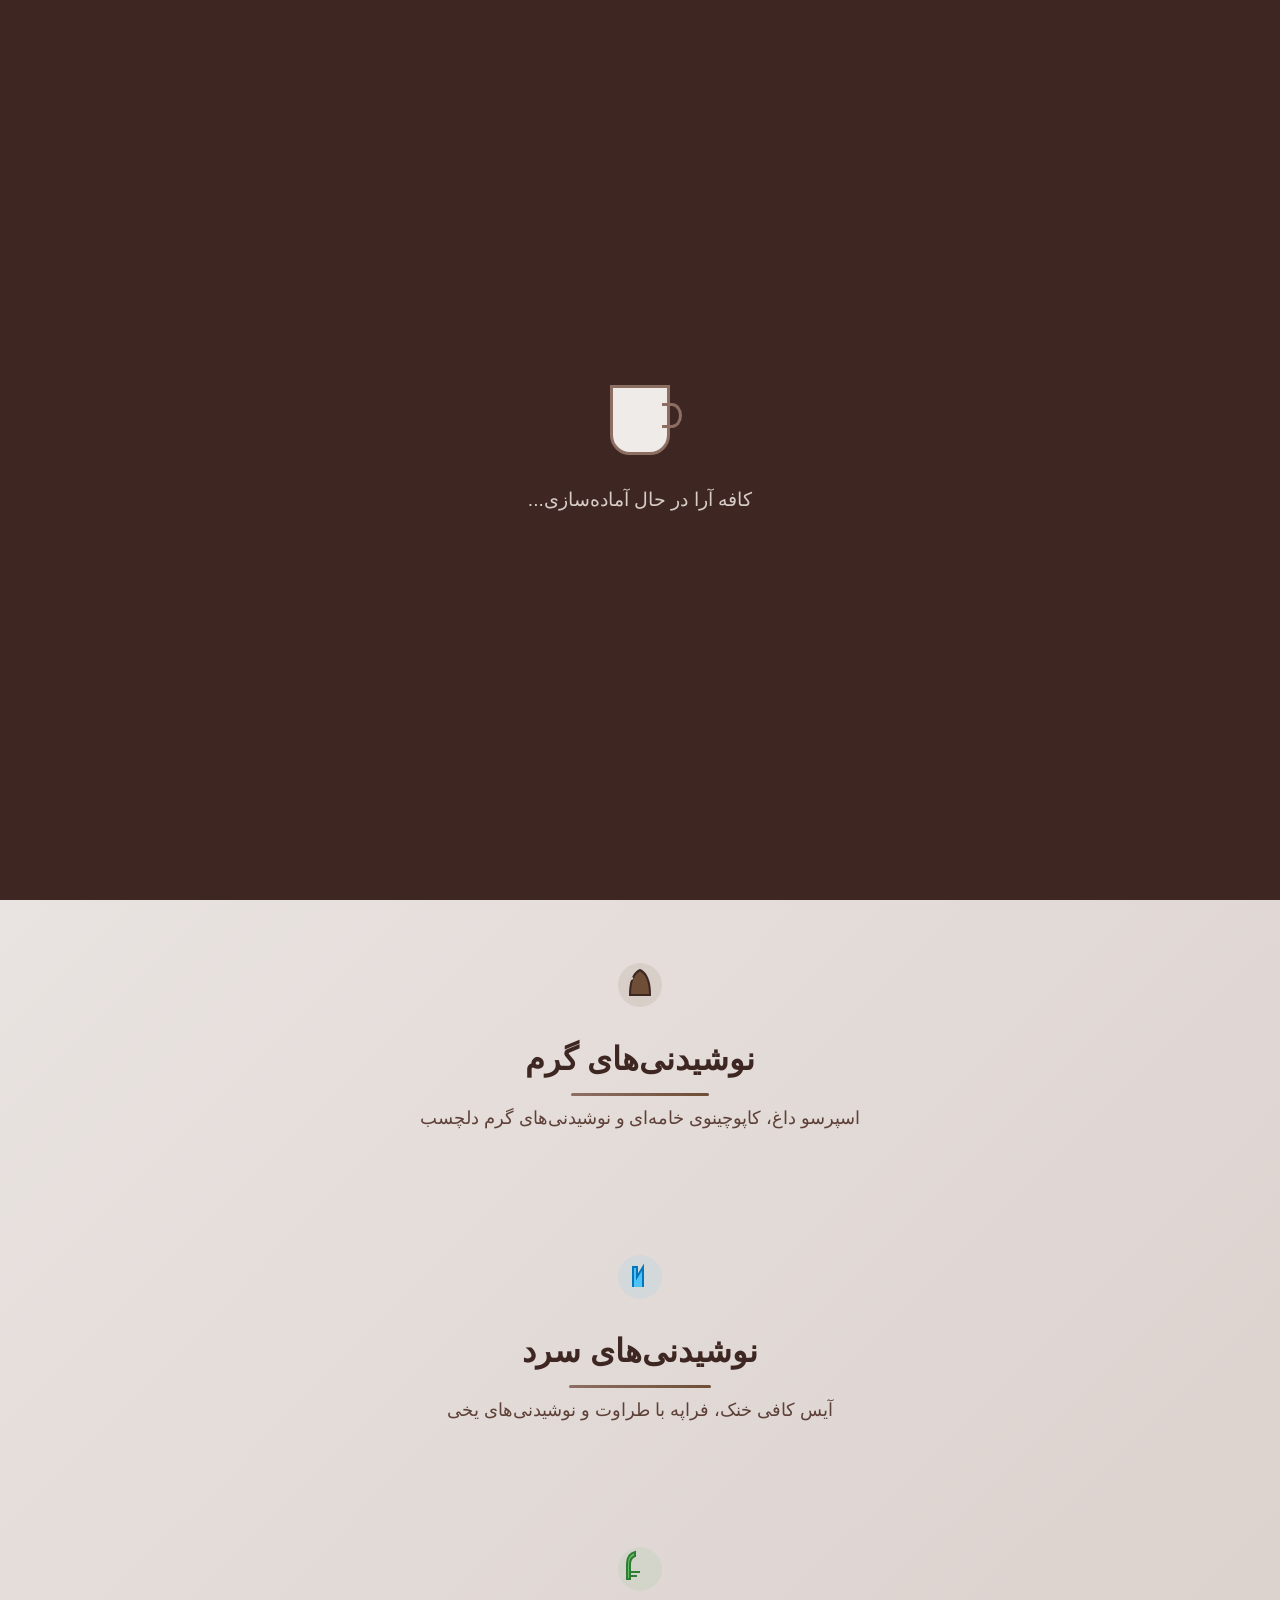
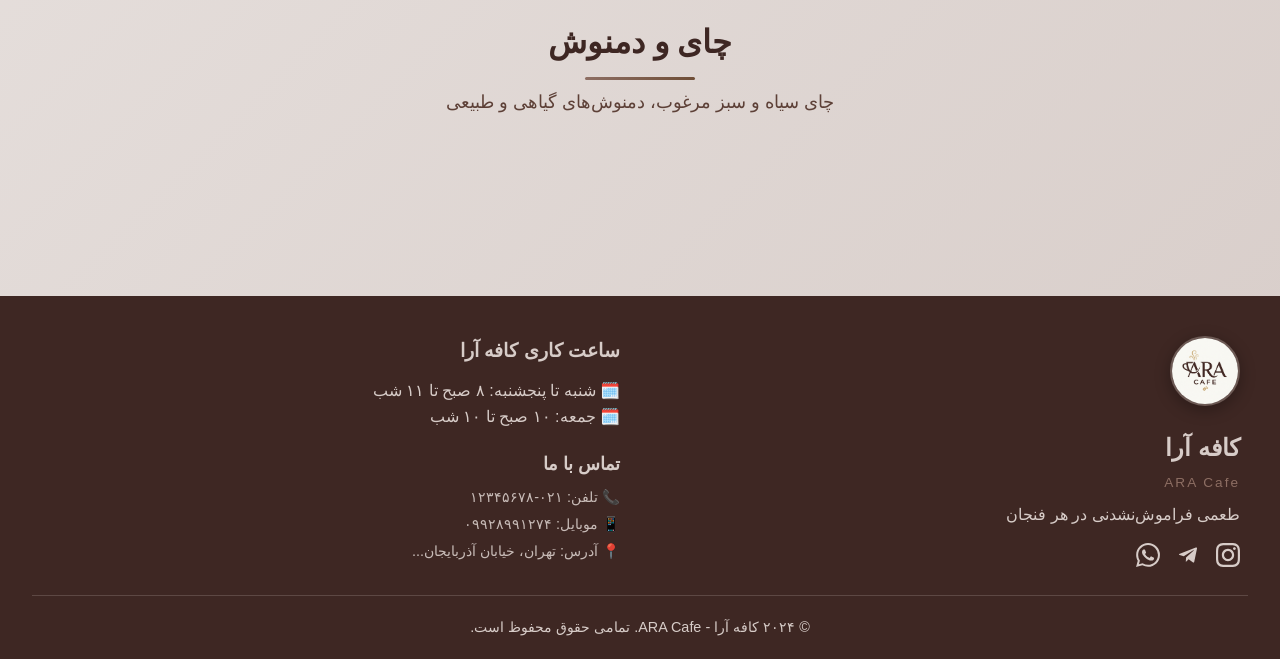
==== commit b806fcab: "برگشت به بالا" ====
--- a/index.html
+++ b/index.html
@@ -229,7 +229,14 @@
         </div>
     </footer>
 
-    <!-- JavaScript -->
+        <!-- دکمه برگشت به بالا -->
+    <button class="back-to-top" id="backToTop" aria-label="برگشت به بالا">
+        <svg width="24" height="24" viewBox="0 0 24 24" fill="none" stroke="currentColor" stroke-width="2">
+            <polyline points="18 15 12 9 6 15"/>
+        </svg>
+    </button>
+
     <script src="js/main.js"></script>
 </body>
+
 </html>
--- a/css/style.css
+++ b/css/style.css
@@ -1219,8 +1219,78 @@
     transition: opacity 0.3s ease, visibility 0.3s ease; /* 👈 سریعتر */
 }
 
+/* =============================================
+   Back to Top Button
+   ============================================= */
+.back-to-top {
+    position: fixed;
+    bottom: 30px;
+    left: 30px;
+    width: 50px;
+    height: 50px;
+    background: var(--primary-color);
+    color: var(--gold);
+    border: 2px solid var(--accent-color);
+    border-radius: 50%;
+    cursor: pointer;
+    display: flex;
+    align-items: center;
+    justify-content: center;
+    z-index: 99;
+    opacity: 0;
+    visibility: hidden;
+    transform: translateY(20px);
+    transition: all 0.3s cubic-bezier(0.4, 0, 0.2, 1);
+    box-shadow: 0 4px 16px rgba(62, 39, 35, 0.3);
+    font-family: inherit;
+}
+
+.back-to-top.visible {
+    opacity: 1;
+    visibility: visible;
+    transform: translateY(0);
+}
+
+.back-to-top:hover {
+    background: var(--accent-color);
+    color: var(--white);
+    border-color: var(--gold);
+    transform: translateY(-5px);
+    box-shadow: 0 8px 24px rgba(62, 39, 35, 0.4);
+}
+
+.back-to-top:active {
+    transform: translateY(-2px) scale(0.95);
+}
+
+/* انیمیشن پالس برای جلب توجه */
+.back-to-top.pulse {
+    animation: backToTopPulse 0.5s ease;
+}
+
+@keyframes backToTopPulse {
+    0% { box-shadow: 0 0 0 0 rgba(141, 110, 99, 0.6); }
+    70% { box-shadow: 0 0 0 15px rgba(141, 110, 99, 0); }
+    100% { box-shadow: 0 0 0 0 rgba(141, 110, 99, 0); }
+}
+
+/* نسخه موبایل */
+@media (max-width: 768px) {
+    .back-to-top {
+        bottom: 20px;
+        left: 20px;
+        width: 44px;
+        height: 44px;
+    }
+    
+    .back-to-top svg {
+        width: 20px;
+        height: 20px;
+    }
+}
+
 .preloader.hidden {
     opacity: 0;
     visibility: hidden;
     pointer-events: none; /* 👈 اضافه شد */
-}+}
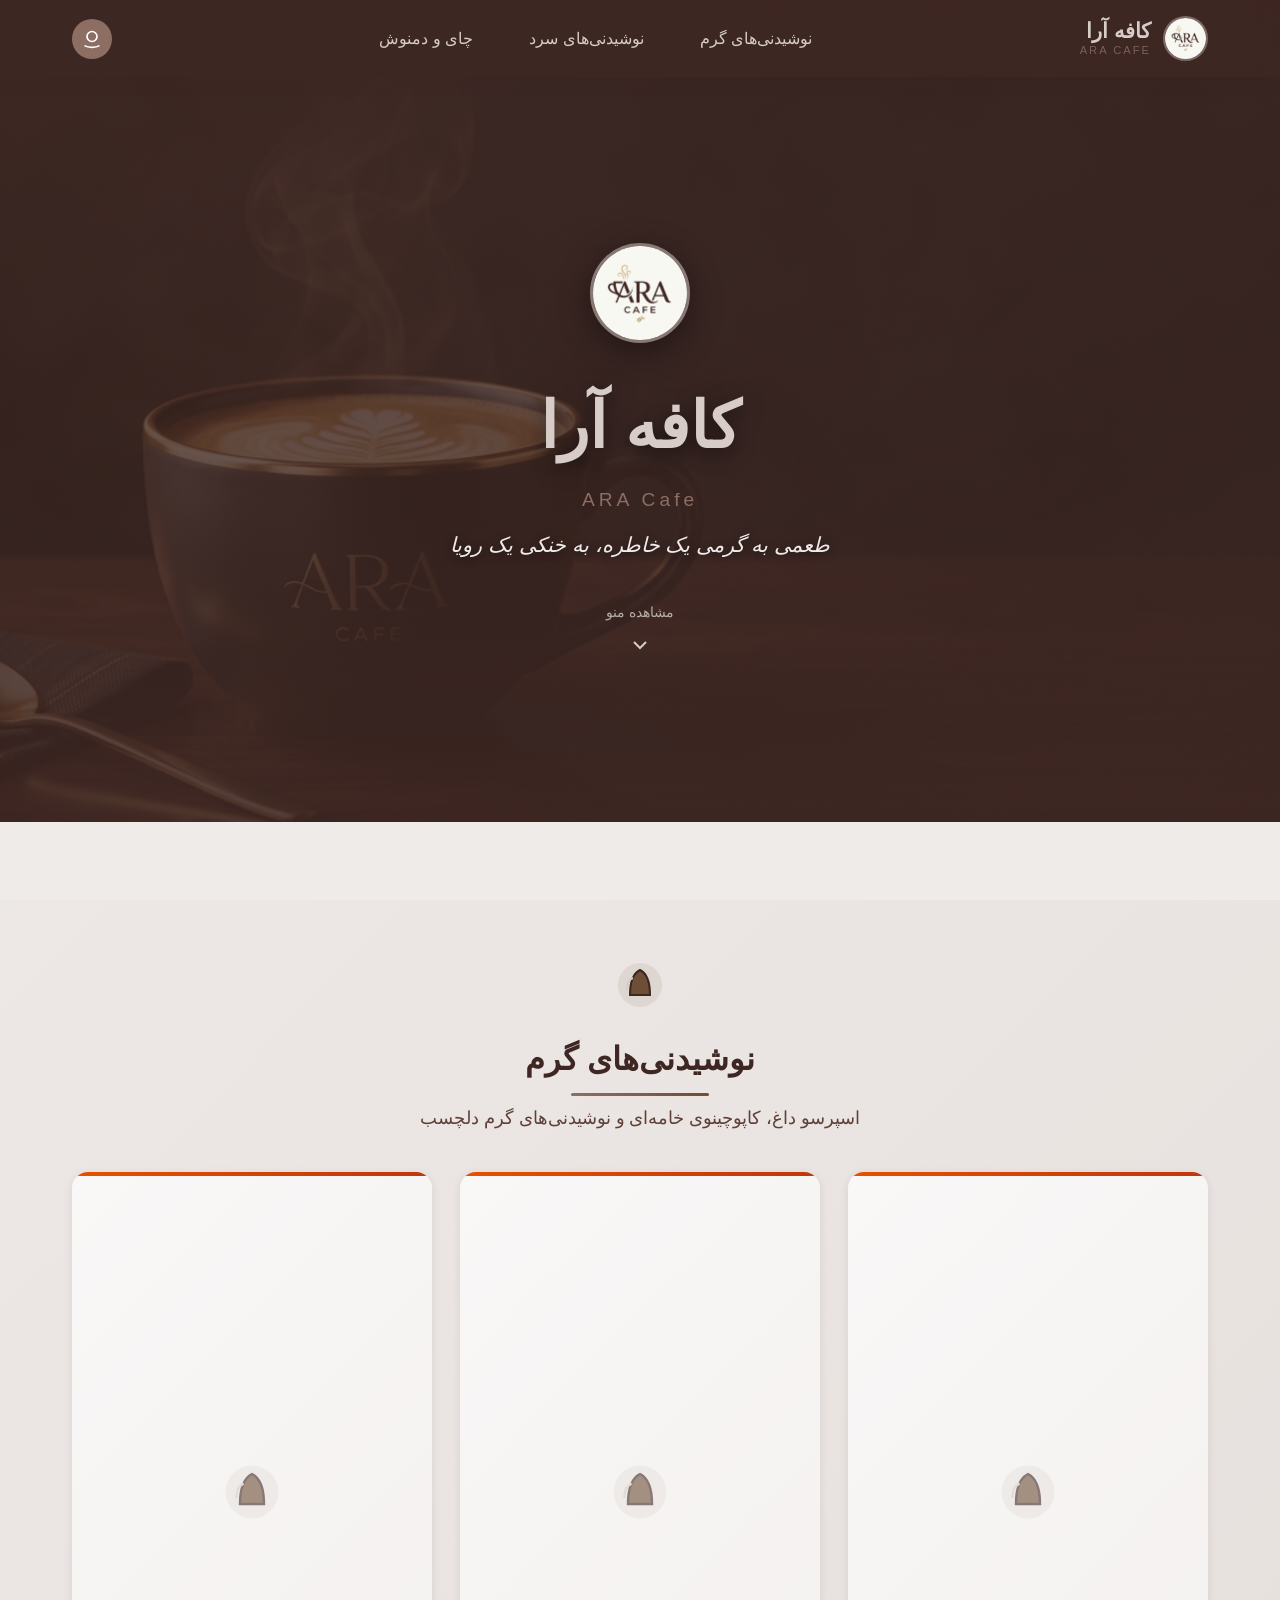
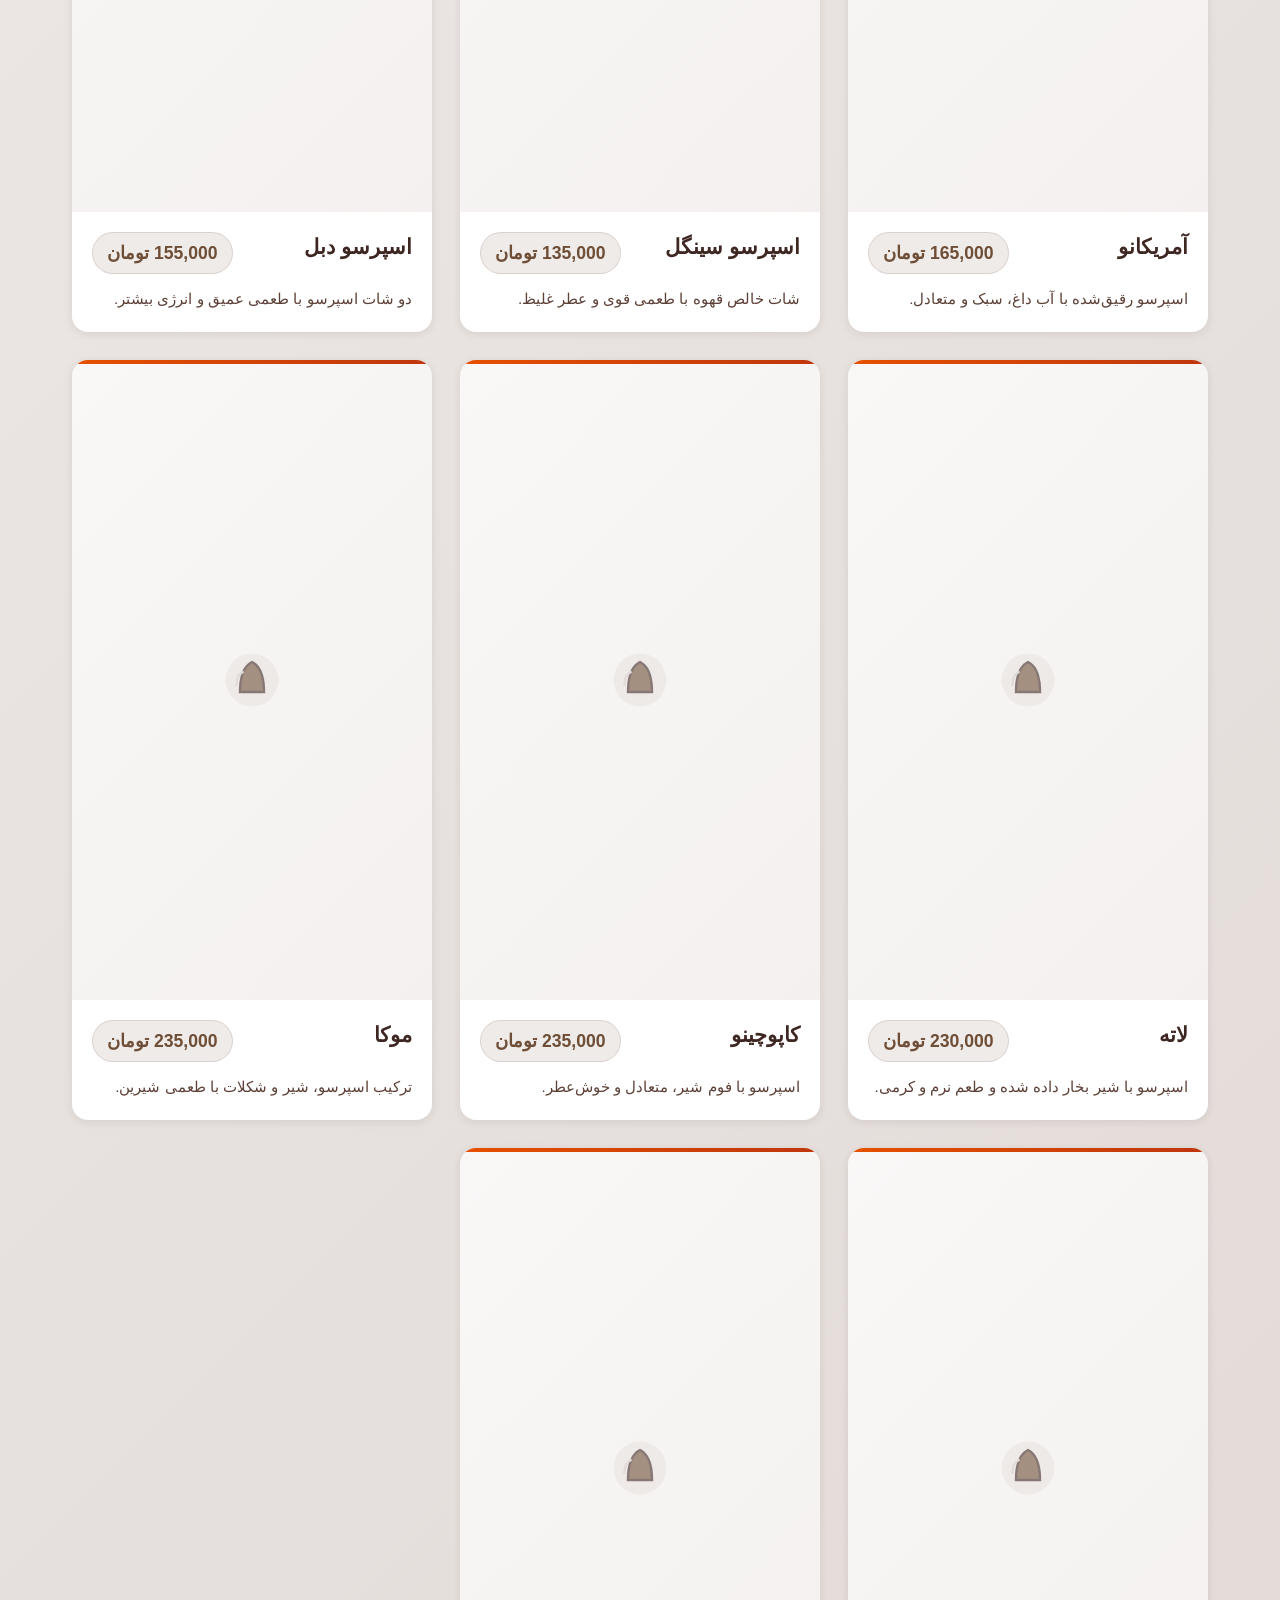
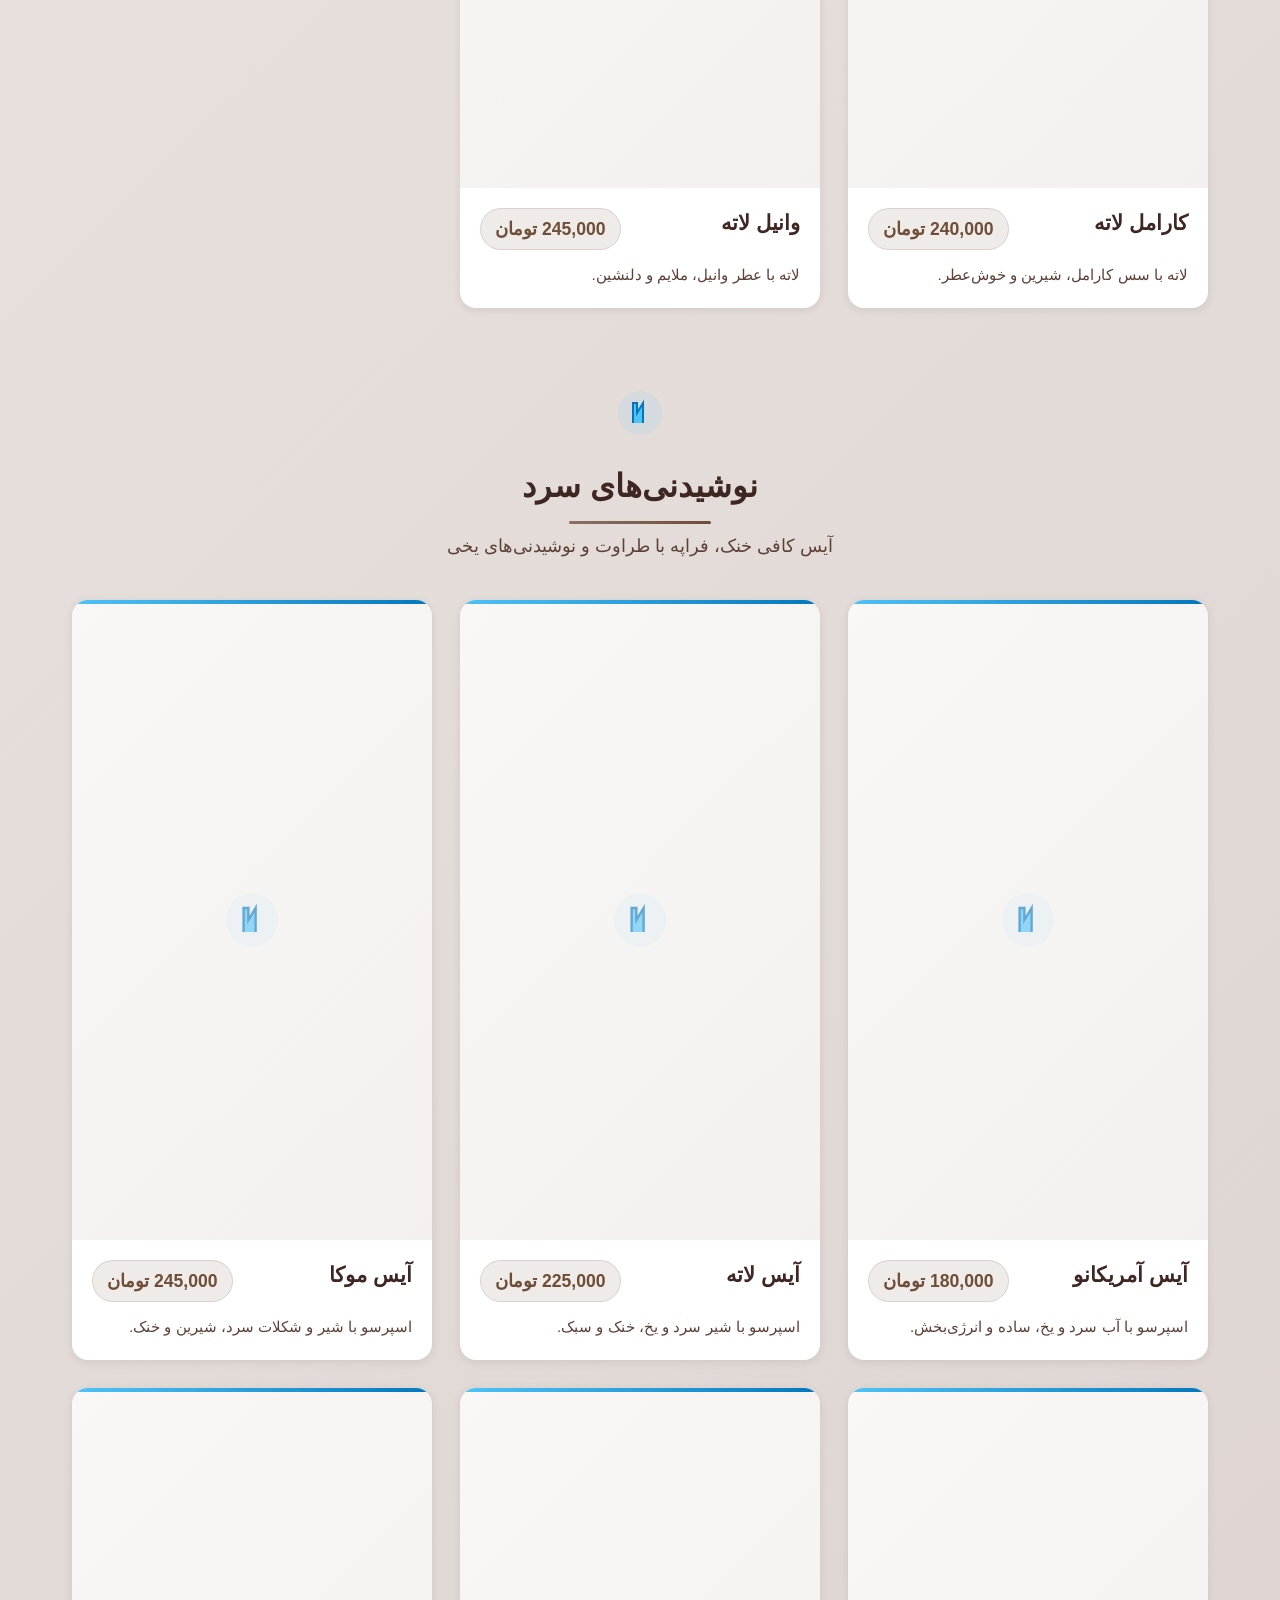
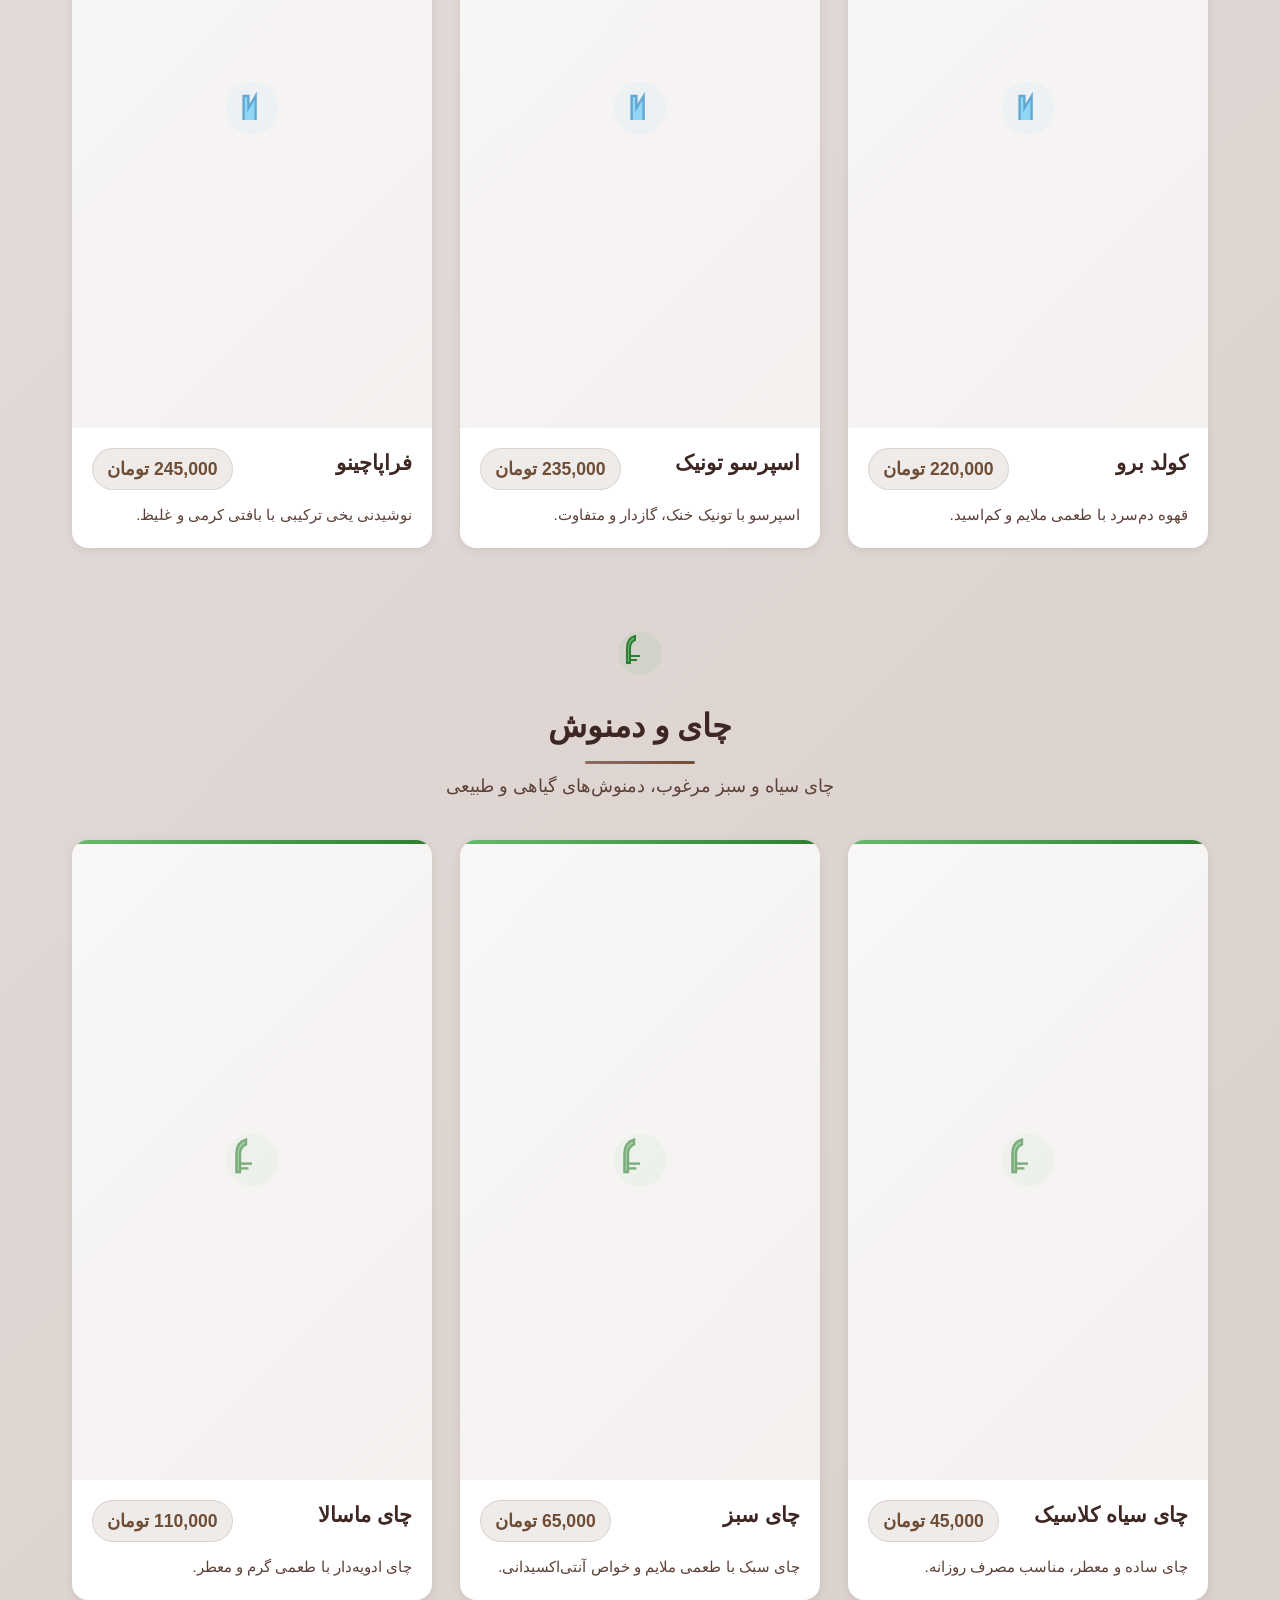
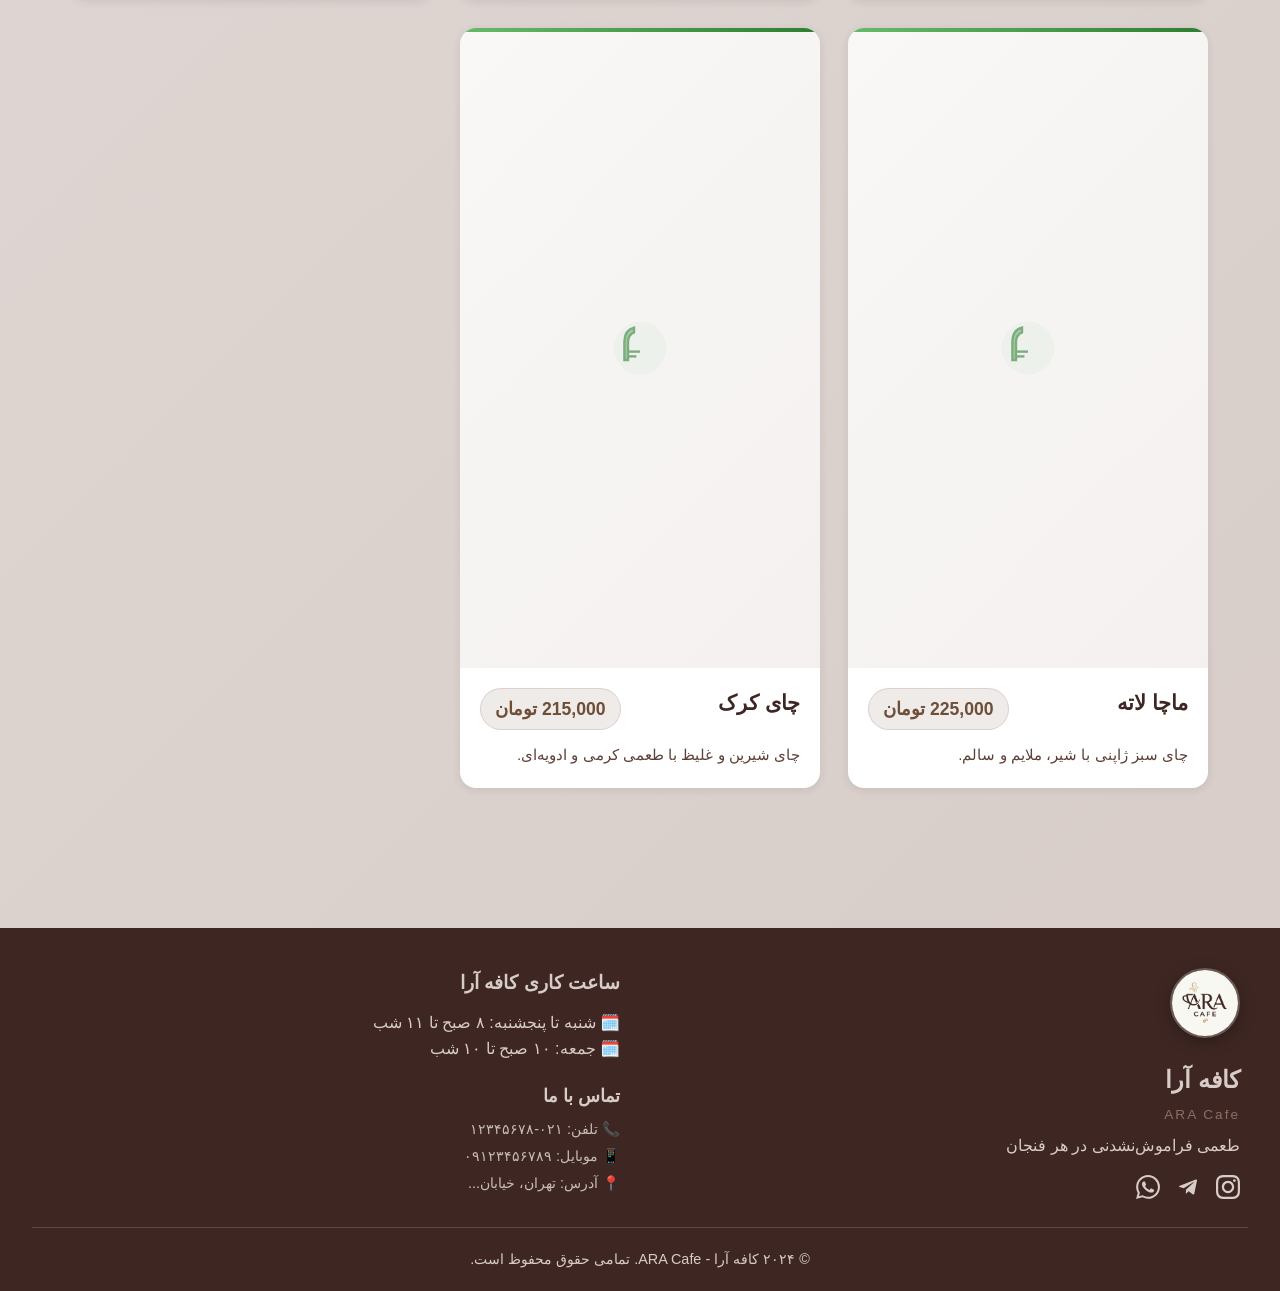
==== commit 6c21aaaf: "عکس" ====
--- a/index.html
+++ b/index.html
@@ -142,9 +142,7 @@
                 <h2 class="section-title">نوشیدنی‌های گرم</h2>
                 <p class="section-description">اسپرسو داغ، کاپوچینوی خامه‌ای و نوشیدنی‌های گرم دلچسب</p>
             </div>
-            <div class="menu-grid" id="hot-drinks-grid">
-                <!-- محصولات با JavaScript لود می‌شوند -->
-            </div>
+            <div class="menu-grid" id="hot-drinks-grid"></div>
         </section>
 
         <!-- Cold Drinks Section -->
@@ -159,9 +157,7 @@
                 <h2 class="section-title">نوشیدنی‌های سرد</h2>
                 <p class="section-description">آیس کافی خنک، فراپه با طراوت و نوشیدنی‌های یخی</p>
             </div>
-            <div class="menu-grid" id="cold-drinks-grid">
-                <!-- محصولات با JavaScript لود می‌شوند -->
-            </div>
+            <div class="menu-grid" id="cold-drinks-grid"></div>
         </section>
 
         <!-- Tea & Herbal Section -->
@@ -178,9 +174,7 @@
                 <h2 class="section-title">چای و دمنوش</h2>
                 <p class="section-description">چای سیاه و سبز مرغوب، دمنوش‌های گیاهی و طبیعی</p>
             </div>
-            <div class="menu-grid" id="tea-drinks-grid">
-                <!-- محصولات با JavaScript لود می‌شوند -->
-            </div>
+            <div class="menu-grid" id="tea-drinks-grid"></div>
         </section>
     </main>
 
@@ -219,8 +213,8 @@
                 <div class="footer-contact">
                     <h4>تماس با ما</h4>
                     <p>📞 تلفن: ۰۲۱-۱۲۳۴۵۶۷۸</p>
-                    <p>📱 موبایل: ۰۹۹۲۸۹۹۱۲۷۴</p>
-                    <p>📍 آدرس: تهران، خیابان آذربایجان...</p>
+                    <p>📱 موبایل: ۰۹۱۲۳۴۵۶۷۸۹</p>
+                    <p>📍 آدرس: تهران، خیابان...</p>
                 </div>
             </div>
         </div>
@@ -229,7 +223,7 @@
         </div>
     </footer>
 
-        <!-- دکمه برگشت به بالا -->
+    <!-- دکمه برگشت به بالا -->
     <button class="back-to-top" id="backToTop" aria-label="برگشت به بالا">
         <svg width="24" height="24" viewBox="0 0 24 24" fill="none" stroke="currentColor" stroke-width="2">
             <polyline points="18 15 12 9 6 15"/>
@@ -238,5 +232,4 @@
 
     <script src="js/main.js"></script>
 </body>
-
-</html>
+</html>
--- a/css/style.css
+++ b/css/style.css
@@ -54,12 +54,13 @@
     align-items: center;
     justify-content: center;
     z-index: 1000;
-    transition: opacity 0.5s ease, visibility 0.5s ease;
+    transition: opacity 0.3s ease, visibility 0.3s ease;
 }
 
 .preloader.hidden {
     opacity: 0;
     visibility: hidden;
+    pointer-events: none;
 }
 
 .coffee-cup {
@@ -341,8 +342,6 @@
     border: 3px solid rgba(215, 204, 200, 0.5);
     box-shadow: 0 8px 32px rgba(0, 0, 0, 0.4);
     transition: var(--transition);
-    background: rgba(255, 255, 255, 0.1);
-    backdrop-filter: blur(5px);
 }
 
 .banner-title {
@@ -449,29 +448,30 @@
     font-size: 1.1rem;
 }
 
+/* =============================================
+   Menu Grid - عمودی ۹:۱۶
+   ============================================= */
 .menu-grid {
     display: grid;
-    grid-template-columns: repeat(auto-fill, minmax(340px, 1fr));
-    gap: 24px;
-}
-
-/* Menu Item Card */
+    grid-template-columns: repeat(auto-fill, minmax(280px, 1fr));
+    gap: 28px;
+}
+
 .menu-item {
     background: var(--white);
     border-radius: var(--border-radius);
-    padding: 20px;
     box-shadow: var(--shadow-sm);
     transition: var(--transition);
     cursor: pointer;
     position: relative;
     overflow: hidden;
-    display: flex;
-    gap: 20px;
-    align-items: flex-start;
+    animation: fadeInUp 0.6s ease backwards;
+    display: flex;
+    flex-direction: column;
 }
 
 .menu-item:hover {
-    transform: translateY(-8px);
+    transform: translateY(-10px);
     box-shadow: var(--shadow-lg);
 }
 
@@ -480,63 +480,74 @@
     position: absolute;
     top: 0;
     left: 0;
-    width: 4px;
-    height: 100%;
-    border-radius: var(--border-radius) 0 0 var(--border-radius);
+    width: 100%;
+    height: 4px;
+    z-index: 2;
 }
 
 .menu-item[data-category="hot"]::before {
-    background: linear-gradient(180deg, #E65100, #BF360C);
+    background: linear-gradient(90deg, #E65100, #BF360C);
 }
 
 .menu-item[data-category="cold"]::before {
-    background: linear-gradient(180deg, #4FC3F7, #0277BD);
+    background: linear-gradient(90deg, #4FC3F7, #0277BD);
 }
 
 .menu-item[data-category="tea"]::before {
-    background: linear-gradient(180deg, #66BB6A, #2E7D32);
+    background: linear-gradient(90deg, #66BB6A, #2E7D32);
 }
 
 .menu-item-image {
-    width: 120px;
-    height: 120px;
-    border-radius: 12px;
+    width: 100%;
+    aspect-ratio: 9 / 16;
     overflow: hidden;
-    flex-shrink: 0;
-    box-shadow: var(--shadow-sm);
+    position: relative;
+    background: rgba(141, 110, 99, 0.05);
 }
 
 .menu-item-image img {
     width: 100%;
     height: 100%;
     object-fit: cover;
+    object-position: center;
     transition: transform 0.5s ease;
 }
 
 .menu-item:hover .menu-item-image img {
+    transform: scale(1.08);
+}
+
+.menu-item-icon {
+    width: 100%;
+    aspect-ratio: 9 / 16;
+    display: flex;
+    align-items: center;
+    justify-content: center;
+    background: linear-gradient(135deg, rgba(141, 110, 99, 0.05), rgba(141, 110, 99, 0.1));
+    transition: var(--transition);
+}
+
+.menu-item:hover .menu-item-icon {
+    background: linear-gradient(135deg, rgba(141, 110, 99, 0.1), rgba(141, 110, 99, 0.15));
+}
+
+.menu-item-icon svg {
+    width: 60px;
+    height: 60px;
+    opacity: 0.6;
+    transition: var(--transition);
+}
+
+.menu-item:hover .menu-item-icon svg {
+    opacity: 0.8;
     transform: scale(1.1);
 }
 
-.menu-item-icon {
-    width: 80px;
-    height: 80px;
-    display: flex;
-    align-items: center;
-    justify-content: center;
-    flex-shrink: 0;
-    background: rgba(141, 110, 99, 0.05);
-    border-radius: 50%;
-    transition: var(--transition);
-}
-
-.menu-item:hover .menu-item-icon {
-    background: rgba(141, 110, 99, 0.1);
-    transform: scale(1.1);
-}
-
 .item-content {
+    padding: 20px;
     flex: 1;
-    min-width: 0;
+    display: flex;
+    flex-direction: column;
 }
 
 .item-header {
@@ -544,13 +555,14 @@
     justify-content: space-between;
     align-items: flex-start;
     margin-bottom: 12px;
-    gap: 8px;
+    gap: 12px;
 }
 
 .item-name {
-    font-size: 1.2rem;
+    font-size: 1.3rem;
     color: var(--primary-color);
     font-weight: bold;
+    line-height: 1.4;
 }
 
 .item-price {
@@ -558,666 +570,60 @@
     color: var(--secondary-color);
     font-weight: bold;
     background: var(--light-cream);
-    padding: 4px 12px;
-    border-radius: 20px;
+    padding: 6px 14px;
+    border-radius: 25px;
     white-space: nowrap;
+    border: 1px solid rgba(141, 110, 99, 0.2);
 }
 
 .item-description {
     color: var(--text-secondary);
     font-size: 0.95rem;
-    line-height: 1.6;
-}
-
-/* Empty state */
+    line-height: 1.7;
+    margin-top: auto;
+}
+
+.menu-item-image::after {
+    content: '';
+    position: absolute;
+    bottom: 0;
+    left: 0;
+    width: 100%;
+    height: 40%;
+    background: linear-gradient(to top, rgba(62, 39, 35, 0.4), transparent);
+    opacity: 0;
+    transition: opacity 0.3s ease;
+    pointer-events: none;
+}
+
+.menu-item:hover .menu-item-image::after {
+    opacity: 1;
+}
+
 .menu-grid .empty-state {
     grid-column: 1 / -1;
     text-align: center;
-    padding: 40px;
+    padding: 60px 20px;
     color: #8D6E63;
-    font-size: 1.1rem;
-}
-
-/* =============================================
-   Footer
-   ============================================= */
-.footer {
-    background: var(--primary-color);
-    color: var(--gold);
-    padding: 40px 2rem 20px;
-}
-
-.footer-content {
-    max-width: 1200px;
-    margin: 0 auto;
-    display: grid;
-    grid-template-columns: 1fr 1fr;
-    gap: 40px;
-}
-
-.footer-logo {
-    margin-bottom: 16px;
-}
-
-.footer-logo-image {
-    width: 70px;
-    height: 70px;
-    border-radius: 50%;
-    object-fit: cover;
-    border: 2px solid rgba(215, 204, 200, 0.3);
-    box-shadow: 0 4px 16px rgba(0, 0, 0, 0.3);
-    transition: var(--transition);
-}
-
-.footer-logo-image:hover {
-    transform: scale(1.1);
-    border-color: var(--gold);
-}
-
-.footer-info h3 {
-    font-size: 1.5rem;
-    margin-bottom: 4px;
-}
-
-.footer-subtitle {
-    color: var(--accent-color);
-    font-size: 0.85rem;
-    letter-spacing: 2px;
-    margin-bottom: 8px;
-}
-
-.social-links {
-    display: flex;
-    gap: 16px;
-    margin-top: 16px;
-}
-
-.social-link {
-    color: var(--gold);
-    transition: var(--transition);
-}
-
-.social-link:hover {
-    color: var(--white);
-    transform: scale(1.2);
-}
-
-.footer-hours h4 {
     font-size: 1.2rem;
-    margin-bottom: 12px;
-}
-
-.footer-contact {
-    margin-top: 20px;
-}
-
-.footer-contact h4 {
-    font-size: 1.1rem;
-    margin-bottom: 8px;
-}
-
-.footer-contact p {
-    font-size: 0.9rem;
-    margin-bottom: 4px;
-    opacity: 0.9;
-}
-
-.footer-bottom {
-    text-align: center;
-    padding-top: 20px;
-    margin-top: 20px;
-    border-top: 1px solid rgba(215, 204, 200, 0.2);
-    font-size: 0.9rem;
-}
-
-/* =============================================
-   Admin Panel Styles
-   ============================================= */
-.admin-body {
-    background: #1a1a2e;
-    color: #e0e0e0;
-    min-height: 100vh;
-}
-
-.login-screen {
-    display: flex;
-    align-items: center;
-    justify-content: center;
-    min-height: 100vh;
-    background: linear-gradient(135deg, #16213e 0%, #0f3460 100%);
-}
-
-.login-box {
-    background: rgba(255, 255, 255, 0.05);
-    backdrop-filter: blur(20px);
-    padding: 40px;
-    border-radius: 24px;
-    box-shadow: 0 20px 60px rgba(0, 0, 0, 0.3);
-    text-align: center;
-    max-width: 400px;
-    width: 90%;
-}
-
-.login-coffee {
-    margin-bottom: 20px;
-    animation: bounce 2s infinite;
-}
-
-.login-title {
-    color: #D7CCC8;
-    font-size: 1.8rem;
-    margin-bottom: 4px;
-}
-
-.login-subtitle {
-    color: #8D6E63;
-    font-size: 0.85rem;
-    letter-spacing: 2px;
-    margin-bottom: 24px;
-}
-
-.login-form .form-group {
-    margin-bottom: 16px;
-    text-align: right;
-}
-
-.login-form label {
-    display: block;
-    margin-bottom: 6px;
-    color: #8D6E63;
-    font-size: 0.9rem;
-}
-
-.login-form input {
-    width: 100%;
-    padding: 12px 16px;
-    background: rgba(255, 255, 255, 0.1);
-    border: 2px solid rgba(141, 110, 99, 0.3);
-    border-radius: 12px;
-    color: #fff;
-    font-size: 1rem;
-    transition: var(--transition);
-    font-family: inherit;
-}
-
-.login-form input:focus {
-    outline: none;
-    border-color: var(--accent-color);
-    background: rgba(255, 255, 255, 0.15);
-}
-
-.login-error {
-    color: #ff6b6b;
-    font-size: 0.9rem;
-    min-height: 24px;
-    margin: 8px 0;
-}
-
-.login-btn {
-    width: 100%;
-    padding: 14px;
-    background: var(--accent-color);
-    color: #fff;
-    border: none;
-    border-radius: 12px;
-    font-size: 1.1rem;
-    cursor: pointer;
-    display: flex;
-    align-items: center;
-    justify-content: center;
-    gap: 8px;
-    transition: var(--transition);
-    font-family: inherit;
-}
-
-.login-btn:hover {
-    background: var(--secondary-color);
-    transform: translateY(-2px);
-}
-
-/* Admin Header */
-.admin-header {
-    background: rgba(26, 26, 46, 0.95);
-    backdrop-filter: blur(10px);
-    padding: 1rem 2rem;
-    display: flex;
-    align-items: center;
-    justify-content: space-between;
-    border-bottom: 1px solid rgba(141, 110, 99, 0.3);
-    position: sticky;
-    top: 0;
-    z-index: 50;
-}
-
-.admin-logo {
-    display: flex;
-    align-items: center;
-    gap: 12px;
-    color: #D7CCC8;
-}
-
-.admin-actions {
-    display: flex;
-    gap: 12px;
-}
-
-.btn-preview, .btn-logout {
-    padding: 8px 16px;
-    border-radius: 8px;
-    display: flex;
-    align-items: center;
-    gap: 8px;
-    cursor: pointer;
-    transition: var(--transition);
-    text-decoration: none;
-    font-size: 0.9rem;
-    font-family: inherit;
-}
-
-.btn-preview {
-    background: rgba(79, 195, 247, 0.2);
-    color: #4FC3F7;
-    border: 1px solid rgba(79, 195, 247, 0.3);
-}
-
-.btn-preview:hover {
-    background: rgba(79, 195, 247, 0.3);
-}
-
-.btn-logout {
-    background: rgba(255, 107, 107, 0.2);
-    color: #ff6b6b;
-    border: 1px solid rgba(255, 107, 107, 0.3);
-}
-
-.btn-logout:hover {
-    background: rgba(255, 107, 107, 0.3);
-}
-
-/* Admin Content */
-.admin-content {
-    max-width: 1200px;
-    margin: 0 auto;
-    padding: 24px 2rem;
-}
-
-.add-item-section {
-    background: rgba(255, 255, 255, 0.05);
-    border-radius: 16px;
-    padding: 24px;
-    margin-bottom: 32px;
-    border: 1px solid rgba(141, 110, 99, 0.2);
-}
-
-.add-item-section h3,
-.products-section h3 {
-    color: #D7CCC8;
-    margin-bottom: 20px;
-    font-size: 1.3rem;
-}
-
-.form-row {
-    display: grid;
-    grid-template-columns: 1fr 1fr;
-    gap: 16px;
-    margin-bottom: 16px;
-}
-
-.form-group {
-    margin-bottom: 12px;
-}
-
-.form-group label {
-    display: block;
-    margin-bottom: 6px;
-    color: #8D6E63;
-    font-size: 0.9rem;
-}
-
-.form-group input,
-.form-group textarea,
-.form-group select {
-    width: 100%;
-    padding: 10px 14px;
-    background: rgba(255, 255, 255, 0.08);
-    border: 1px solid rgba(141, 110, 99, 0.3);
-    border-radius: 8px;
-    color: #fff;
-    font-size: 0.95rem;
-    transition: var(--transition);
-    font-family: inherit;
-}
-
-.form-group input:focus,
-.form-group textarea:focus,
-.form-group select:focus {
-    outline: none;
-    border-color: var(--accent-color);
-    background: rgba(255, 255, 255, 0.12);
-}
-
-.form-group select option {
-    background: #1a1a2e;
-    color: #fff;
-}
-
-.btn-add {
-    padding: 12px 24px;
-    background: linear-gradient(135deg, #66BB6A, #43A047);
-    color: #fff;
-    border: none;
-    border-radius: 8px;
-    cursor: pointer;
-    display: flex;
-    align-items: center;
-    gap: 8px;
-    font-size: 1rem;
-    transition: var(--transition);
-    font-family: inherit;
-}
-
-.btn-add:hover {
-    transform: translateY(-2px);
-    box-shadow: 0 4px 16px rgba(102, 187, 106, 0.3);
-}
-
-/* Products Filter */
-.products-filter {
-    display: flex;
-    gap: 8px;
-    margin-bottom: 20px;
-    flex-wrap: wrap;
-}
-
-.filter-btn {
-    padding: 8px 16px;
-    background: rgba(255, 255, 255, 0.05);
-    color: #8D6E63;
-    border: 1px solid rgba(141, 110, 99, 0.3);
-    border-radius: 20px;
-    cursor: pointer;
-    transition: var(--transition);
-    font-size: 0.9rem;
-    font-family: inherit;
-}
-
-.filter-btn.active {
-    background: var(--accent-color);
-    color: #fff;
-    border-color: var(--accent-color);
-}
-
-.filter-btn:hover {
-    background: rgba(141, 110, 99, 0.3);
-}
-
-/* Products List */
-.products-list {
-    display: flex;
-    flex-direction: column;
-    gap: 12px;
-}
-
-/* Image Upload */
-.image-upload-container {
-    position: relative;
-    width: 100%;
-    min-height: 200px;
-    border: 2px dashed rgba(141, 110, 99, 0.3);
-    border-radius: 12px;
-    overflow: hidden;
-    cursor: pointer;
-    transition: var(--transition);
-    background: rgba(255, 255, 255, 0.03);
-}
-
-.image-upload-container:hover {
-    border-color: var(--accent-color);
-    background: rgba(255, 255, 255, 0.06);
-}
-
-.image-upload-container.has-image {
-    border-style: solid;
-    border-color: rgba(102, 187, 106, 0.4);
-}
-
-.image-preview {
-    display: flex;
-    flex-direction: column;
-    align-items: center;
-    justify-content: center;
-    min-height: 200px;
-    color: #8D6E63;
-    text-align: center;
-    padding: 24px;
-}
-
-.image-preview svg {
-    margin-bottom: 12px;
-    opacity: 0.6;
-}
-
-.image-preview span {
-    font-size: 0.9rem;
-    opacity: 0.8;
-}
-
-.image-preview img {
-    width: 100%;
-    height: 200px;
-    object-fit: cover;
-    border-radius: 8px;
-}
-
-/* Modal */
-.modal {
-    display: none;
-    position: fixed;
-    top: 0;
-    left: 0;
-    width: 100%;
-    height: 100%;
-    background: rgba(0, 0, 0, 0.7);
-    z-index: 200;
-    align-items: center;
-    justify-content: center;
-}
-
-.modal.active {
-    display: flex;
-}
-
-.modal-content {
-    background: #1a1a2e;
-    border-radius: 16px;
-    padding: 24px;
-    max-width: 500px;
-    width: 90%;
-    max-height: 90vh;
-    overflow-y: auto;
-    border: 1px solid rgba(141, 110, 99, 0.3);
-}
-
-.modal-header {
-    display: flex;
-    justify-content: space-between;
-    align-items: center;
-    margin-bottom: 20px;
-}
-
-.modal-header h3 {
-    color: #D7CCC8;
-}
-
-.modal-close {
-    background: none;
-    border: none;
-    color: #ff6b6b;
-    cursor: pointer;
-    transition: var(--transition);
-}
-
-.modal-close:hover {
-    transform: rotate(90deg);
-}
-
-.btn-save {
-    padding: 12px 24px;
-    background: var(--accent-color);
-    color: #fff;
-    border: none;
-    border-radius: 8px;
-    cursor: pointer;
-    width: 100%;
-    font-size: 1rem;
-    transition: var(--transition);
-    font-family: inherit;
-    margin-top: 12px;
-}
-
-.btn-save:hover {
-    background: var(--secondary-color);
-}
-
-/* =============================================
-   Responsive Design
-   ============================================= */
-@media (max-width: 768px) {
-    .nav {
-        flex-direction: column;
-        gap: 12px;
-        padding: 1rem;
-    }
-
-    .nav-links {
-        gap: 8px;
-        flex-wrap: wrap;
-        justify-content: center;
-    }
-
-    .nav-link {
-        font-size: 0.9rem;
-        padding: 6px 12px;
-    }
-
-    .hero-banner {
-        min-height: 70vh;
-    }
-
-    .banner-container {
-        height: 70vh;
-    }
-
-    .banner-logo-image {
-        width: 70px;
-        height: 70px;
-    }
-
-    .banner-title {
-        font-size: 2.5rem;
-    }
-
-    .banner-subtitle {
-        font-size: 1rem;
-    }
-
-    .banner-description {
-        font-size: 1rem;
-        margin-bottom: 30px;
-    }
-
-    .main-content {
-        padding: 40px 1rem;
-    }
-
-    .menu-grid {
-        grid-template-columns: 1fr;
-    }
-
-    .menu-item {
-        flex-direction: column;
-        align-items: center;
-        text-align: center;
-    }
-
-    .menu-item-image {
-        width: 100%;
-        height: 180px;
-    }
-
-    .item-header {
-        flex-direction: column;
-        align-items: center;
-        gap: 8px;
-    }
-
-    .footer-content {
-        grid-template-columns: 1fr;
-        text-align: center;
-    }
-
-    .social-links {
-        justify-content: center;
-    }
-
-    .form-row {
-        grid-template-columns: 1fr;
-    }
-
-    .admin-header {
-        flex-direction: column;
-        gap: 12px;
-        text-align: center;
-    }
-
-    .admin-actions {
-        justify-content: center;
-    }
-
-    .logo-text {
-        font-size: 1rem;
-    }
-
-    .logo-subtext {
-        font-size: 0.6rem;
-    }
-}
-
-@media (max-width: 480px) {
-    .banner-title {
-        font-size: 1.8rem;
-    }
-
-    .section-title {
-        font-size: 1.5rem;
-    }
-
-    .admin-content {
-        padding: 16px 1rem;
-    }
-
-    .banner-logo-image {
-        width: 60px;
-        height: 60px;
-    }
-}
-/* =============================================
-   Preloader
-   ============================================= */
-.preloader {
-    position: fixed;
-    top: 0;
-    left: 0;
-    width: 100%;
-    height: 100%;
-    background: var(--primary-color);
-    display: flex;
-    flex-direction: column;
-    align-items: center;
-    justify-content: center;
-    z-index: 1000;
-    transition: opacity 0.3s ease, visibility 0.3s ease; /* 👈 سریعتر */
-}
+    background: rgba(255, 255, 255, 0.5);
+    border-radius: var(--border-radius);
+    border: 2px dashed rgba(141, 110, 99, 0.2);
+}
+
+@keyframes fadeInUp {
+    from { opacity: 0; transform: translateY(30px); }
+    to { opacity: 1; transform: translateY(0); }
+}
+
+.menu-item:nth-child(1) { animation-delay: 0.1s; }
+.menu-item:nth-child(2) { animation-delay: 0.2s; }
+.menu-item:nth-child(3) { animation-delay: 0.3s; }
+.menu-item:nth-child(4) { animation-delay: 0.4s; }
+.menu-item:nth-child(5) { animation-delay: 0.5s; }
+.menu-item:nth-child(6) { animation-delay: 0.6s; }
+.menu-item:nth-child(7) { animation-delay: 0.7s; }
+.menu-item:nth-child(8) { animation-delay: 0.8s; }
 
 /* =============================================
    Back to Top Button
@@ -1263,7 +669,6 @@
     transform: translateY(-2px) scale(0.95);
 }
 
-/* انیمیشن پالس برای جلب توجه */
 .back-to-top.pulse {
     animation: backToTopPulse 0.5s ease;
 }
@@ -1274,23 +679,358 @@
     100% { box-shadow: 0 0 0 0 rgba(141, 110, 99, 0); }
 }
 
-/* نسخه موبایل */
+/* =============================================
+   Footer
+   ============================================= */
+.footer {
+    background: var(--primary-color);
+    color: var(--gold);
+    padding: 40px 2rem 20px;
+}
+
+.footer-content {
+    max-width: 1200px;
+    margin: 0 auto;
+    display: grid;
+    grid-template-columns: 1fr 1fr;
+    gap: 40px;
+}
+
+.footer-logo { margin-bottom: 16px; }
+
+.footer-logo-image {
+    width: 70px;
+    height: 70px;
+    border-radius: 50%;
+    object-fit: cover;
+    border: 2px solid rgba(215, 204, 200, 0.3);
+    box-shadow: 0 4px 16px rgba(0, 0, 0, 0.3);
+    transition: var(--transition);
+}
+
+.footer-logo-image:hover {
+    transform: scale(1.1);
+    border-color: var(--gold);
+}
+
+.footer-info h3 { font-size: 1.5rem; margin-bottom: 4px; }
+
+.footer-subtitle {
+    color: var(--accent-color);
+    font-size: 0.85rem;
+    letter-spacing: 2px;
+    margin-bottom: 8px;
+}
+
+.social-links { display: flex; gap: 16px; margin-top: 16px; }
+
+.social-link {
+    color: var(--gold);
+    transition: var(--transition);
+}
+
+.social-link:hover { color: var(--white); transform: scale(1.2); }
+
+.footer-hours h4 { font-size: 1.2rem; margin-bottom: 12px; }
+
+.footer-contact { margin-top: 20px; }
+
+.footer-contact h4 { font-size: 1.1rem; margin-bottom: 8px; }
+
+.footer-contact p { font-size: 0.9rem; margin-bottom: 4px; opacity: 0.9; }
+
+.footer-bottom {
+    text-align: center;
+    padding-top: 20px;
+    margin-top: 20px;
+    border-top: 1px solid rgba(215, 204, 200, 0.2);
+    font-size: 0.9rem;
+}
+
+/* =============================================
+   Admin Styles
+   ============================================= */
+.admin-body {
+    background: #1a1a2e;
+    color: #e0e0e0;
+    min-height: 100vh;
+}
+
+.login-screen {
+    display: flex;
+    align-items: center;
+    justify-content: center;
+    min-height: 100vh;
+    background: linear-gradient(135deg, #16213e 0%, #0f3460 100%);
+}
+
+.login-box {
+    background: rgba(255, 255, 255, 0.05);
+    backdrop-filter: blur(20px);
+    padding: 40px;
+    border-radius: 24px;
+    box-shadow: 0 20px 60px rgba(0, 0, 0, 0.3);
+    text-align: center;
+    max-width: 400px;
+    width: 90%;
+}
+
+.login-coffee { margin-bottom: 20px; animation: bounce 2s infinite; }
+
+.login-title { color: #D7CCC8; font-size: 1.8rem; margin-bottom: 4px; }
+
+.login-subtitle {
+    color: #8D6E63;
+    font-size: 0.85rem;
+    letter-spacing: 2px;
+    margin-bottom: 24px;
+}
+
+.login-form .form-group { margin-bottom: 16px; text-align: right; }
+
+.login-form label { display: block; margin-bottom: 6px; color: #8D6E63; font-size: 0.9rem; }
+
+.login-form input {
+    width: 100%;
+    padding: 12px 16px;
+    background: rgba(255, 255, 255, 0.1);
+    border: 2px solid rgba(141, 110, 99, 0.3);
+    border-radius: 12px;
+    color: #fff;
+    font-size: 1rem;
+    transition: var(--transition);
+    font-family: inherit;
+}
+
+.login-form input:focus {
+    outline: none;
+    border-color: var(--accent-color);
+    background: rgba(255, 255, 255, 0.15);
+}
+
+.login-error { color: #ff6b6b; font-size: 0.9rem; min-height: 24px; margin: 8px 0; }
+
+.login-btn {
+    width: 100%;
+    padding: 14px;
+    background: var(--accent-color);
+    color: #fff;
+    border: none;
+    border-radius: 12px;
+    font-size: 1.1rem;
+    cursor: pointer;
+    display: flex;
+    align-items: center;
+    justify-content: center;
+    gap: 8px;
+    transition: var(--transition);
+    font-family: inherit;
+}
+
+.login-btn:hover { background: var(--secondary-color); transform: translateY(-2px); }
+
+.admin-header {
+    background: rgba(26, 26, 46, 0.95);
+    backdrop-filter: blur(10px);
+    padding: 1rem 2rem;
+    display: flex;
+    align-items: center;
+    justify-content: space-between;
+    border-bottom: 1px solid rgba(141, 110, 99, 0.3);
+    position: sticky;
+    top: 0;
+    z-index: 50;
+}
+
+.admin-logo { display: flex; align-items: center; gap: 12px; color: #D7CCC8; }
+
+.admin-actions { display: flex; gap: 12px; }
+
+.btn-preview, .btn-logout {
+    padding: 8px 16px;
+    border-radius: 8px;
+    display: flex;
+    align-items: center;
+    gap: 8px;
+    cursor: pointer;
+    transition: var(--transition);
+    text-decoration: none;
+    font-size: 0.9rem;
+    font-family: inherit;
+}
+
+.btn-preview { background: rgba(79, 195, 247, 0.2); color: #4FC3F7; border: 1px solid rgba(79, 195, 247, 0.3); }
+
+.btn-preview:hover { background: rgba(79, 195, 247, 0.3); }
+
+.btn-logout { background: rgba(255, 107, 107, 0.2); color: #ff6b6b; border: 1px solid rgba(255, 107, 107, 0.3); }
+
+.btn-logout:hover { background: rgba(255, 107, 107, 0.3); }
+
+.admin-content { max-width: 1200px; margin: 0 auto; padding: 24px 2rem; }
+
+.add-item-section {
+    background: rgba(255, 255, 255, 0.05);
+    border-radius: 16px;
+    padding: 24px;
+    margin-bottom: 32px;
+    border: 1px solid rgba(141, 110, 99, 0.2);
+}
+
+.add-item-section h3, .products-section h3 { color: #D7CCC8; margin-bottom: 20px; font-size: 1.3rem; }
+
+.form-row { display: grid; grid-template-columns: 1fr 1fr; gap: 16px; margin-bottom: 16px; }
+
+.form-group { margin-bottom: 12px; }
+
+.form-group label { display: block; margin-bottom: 6px; color: #8D6E63; font-size: 0.9rem; }
+
+.form-group input,
+.form-group textarea,
+.form-group select {
+    width: 100%;
+    padding: 10px 14px;
+    background: rgba(255, 255, 255, 0.08);
+    border: 1px solid rgba(141, 110, 99, 0.3);
+    border-radius: 8px;
+    color: #fff;
+    font-size: 0.95rem;
+    transition: var(--transition);
+    font-family: inherit;
+}
+
+.form-group input:focus,
+.form-group textarea:focus,
+.form-group select:focus {
+    outline: none;
+    border-color: var(--accent-color);
+    background: rgba(255, 255, 255, 0.12);
+}
+
+.form-group select option { background: #1a1a2e; color: #fff; }
+
+.btn-add {
+    padding: 12px 24px;
+    background: linear-gradient(135deg, #66BB6A, #43A047);
+    color: #fff;
+    border: none;
+    border-radius: 8px;
+    cursor: pointer;
+    display: flex;
+    align-items: center;
+    gap: 8px;
+    font-size: 1rem;
+    transition: var(--transition);
+    font-family: inherit;
+}
+
+.btn-add:hover { transform: translateY(-2px); box-shadow: 0 4px 16px rgba(102, 187, 106, 0.3); }
+
+.products-filter { display: flex; gap: 8px; margin-bottom: 20px; flex-wrap: wrap; }
+
+.filter-btn {
+    padding: 8px 16px;
+    background: rgba(255, 255, 255, 0.05);
+    color: #8D6E63;
+    border: 1px solid rgba(141, 110, 99, 0.3);
+    border-radius: 20px;
+    cursor: pointer;
+    transition: var(--transition);
+    font-size: 0.9rem;
+    font-family: inherit;
+}
+
+.filter-btn.active { background: var(--accent-color); color: #fff; border-color: var(--accent-color); }
+
+.filter-btn:hover { background: rgba(141, 110, 99, 0.3); }
+
+.products-list { display: flex; flex-direction: column; gap: 12px; }
+
+.modal {
+    display: none;
+    position: fixed;
+    top: 0;
+    left: 0;
+    width: 100%;
+    height: 100%;
+    background: rgba(0, 0, 0, 0.7);
+    z-index: 200;
+    align-items: center;
+    justify-content: center;
+}
+
+.modal.active { display: flex; }
+
+.modal-content {
+    background: #1a1a2e;
+    border-radius: 16px;
+    padding: 24px;
+    max-width: 500px;
+    width: 90%;
+    max-height: 90vh;
+    overflow-y: auto;
+    border: 1px solid rgba(141, 110, 99, 0.3);
+}
+
+.modal-header { display: flex; justify-content: space-between; align-items: center; margin-bottom: 20px; }
+
+.modal-header h3 { color: #D7CCC8; }
+
+.modal-close { background: none; border: none; color: #ff6b6b; cursor: pointer; transition: var(--transition); }
+
+.modal-close:hover { transform: rotate(90deg); }
+
+.btn-save {
+    padding: 12px 24px;
+    background: var(--accent-color);
+    color: #fff;
+    border: none;
+    border-radius: 8px;
+    cursor: pointer;
+    width: 100%;
+    font-size: 1rem;
+    transition: var(--transition);
+    font-family: inherit;
+    margin-top: 12px;
+}
+
+.btn-save:hover { background: var(--secondary-color); }
+
+/* =============================================
+   Responsive
+   ============================================= */
 @media (max-width: 768px) {
-    .back-to-top {
-        bottom: 20px;
-        left: 20px;
-        width: 44px;
-        height: 44px;
-    }
+    .nav { flex-direction: column; gap: 12px; padding: 1rem; }
+    .nav-links { gap: 8px; flex-wrap: wrap; justify-content: center; }
+    .nav-link { font-size: 0.9rem; padding: 6px 12px; }
+    .hero-banner { min-height: 70vh; }
+    .banner-container { height: 70vh; }
+    .banner-logo-image { width: 70px; height: 70px; }
+    .banner-title { font-size: 2.5rem; }
+    .banner-description { font-size: 1rem; margin-bottom: 30px; }
+    .main-content { padding: 40px 1rem; }
     
-    .back-to-top svg {
-        width: 20px;
-        height: 20px;
-    }
-}
-
-.preloader.hidden {
-    opacity: 0;
-    visibility: hidden;
-    pointer-events: none; /* 👈 اضافه شد */
-}
+    .menu-grid { grid-template-columns: repeat(auto-fill, minmax(240px, 1fr)); gap: 20px; }
+    .item-content { padding: 16px; }
+    .item-name { font-size: 1.1rem; }
+    .item-price { font-size: 1rem; padding: 4px 12px; }
+    
+    .footer-content { grid-template-columns: 1fr; text-align: center; }
+    .social-links { justify-content: center; }
+    .form-row { grid-template-columns: 1fr; }
+    .admin-header { flex-direction: column; gap: 12px; text-align: center; }
+    .admin-actions { justify-content: center; }
+    .back-to-top { bottom: 20px; left: 20px; width: 44px; height: 44px; }
+    .back-to-top svg { width: 20px; height: 20px; }
+}
+
+@media (max-width: 480px) {
+    .banner-title { font-size: 1.8rem; }
+    .section-title { font-size: 1.5rem; }
+    .menu-grid { grid-template-columns: repeat(auto-fill, minmax(160px, 1fr)); gap: 16px; }
+    .item-content { padding: 12px; }
+    .item-name { font-size: 1rem; }
+    .item-price { font-size: 0.9rem; padding: 4px 10px; }
+    .item-description { font-size: 0.85rem; }
+    .admin-content { padding: 16px 1rem; }
+}
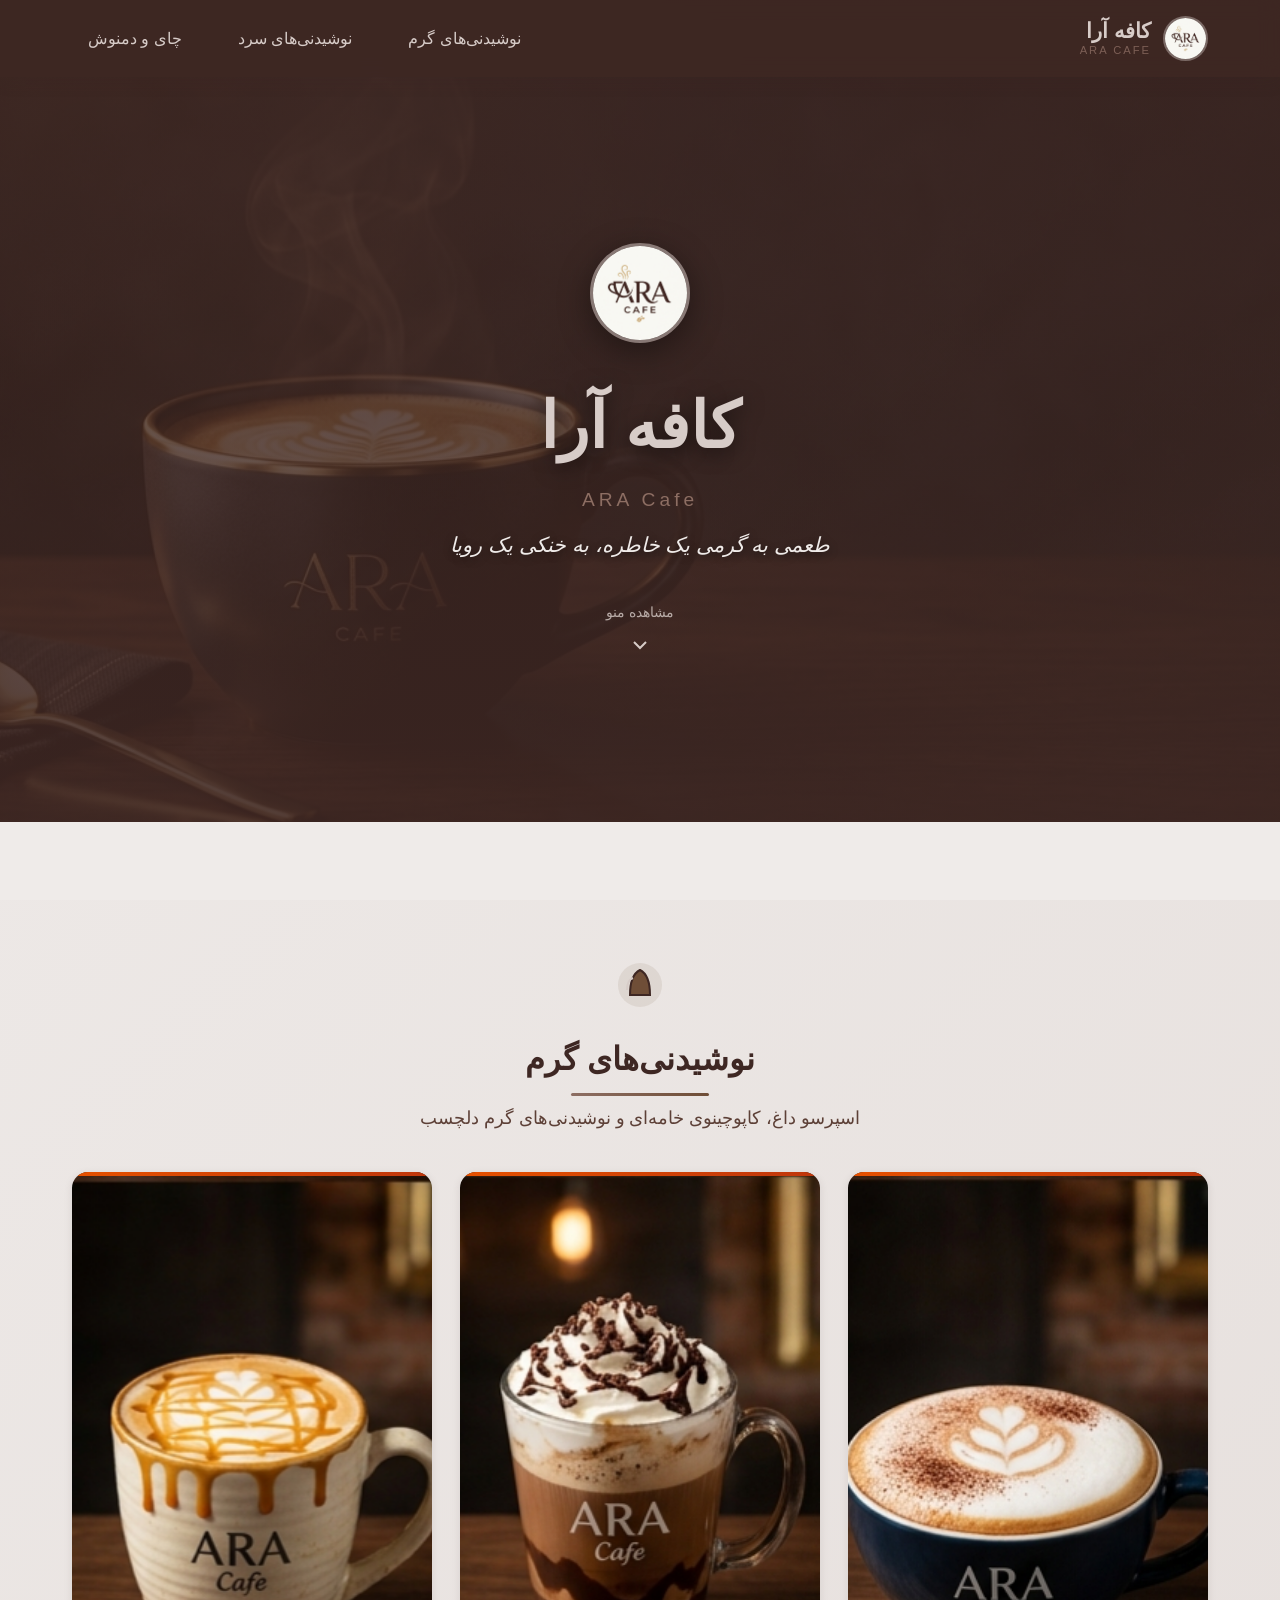
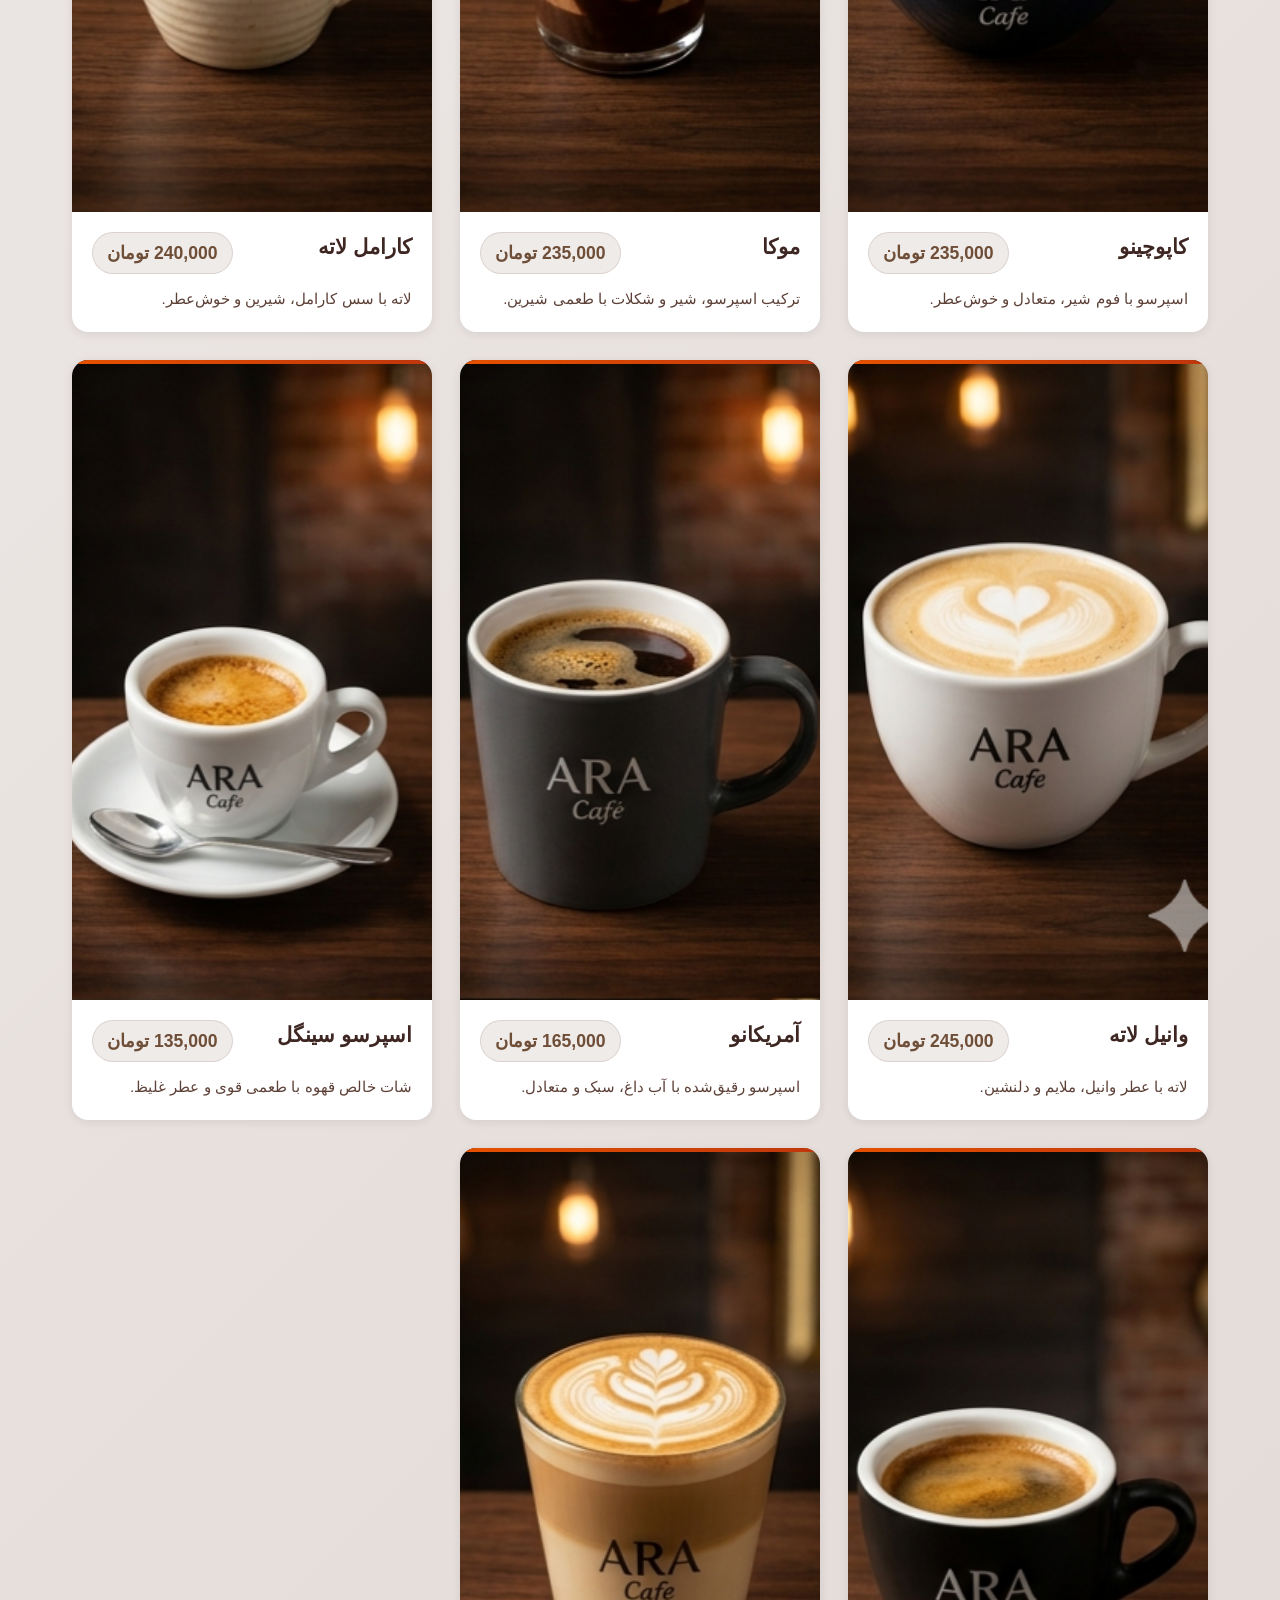
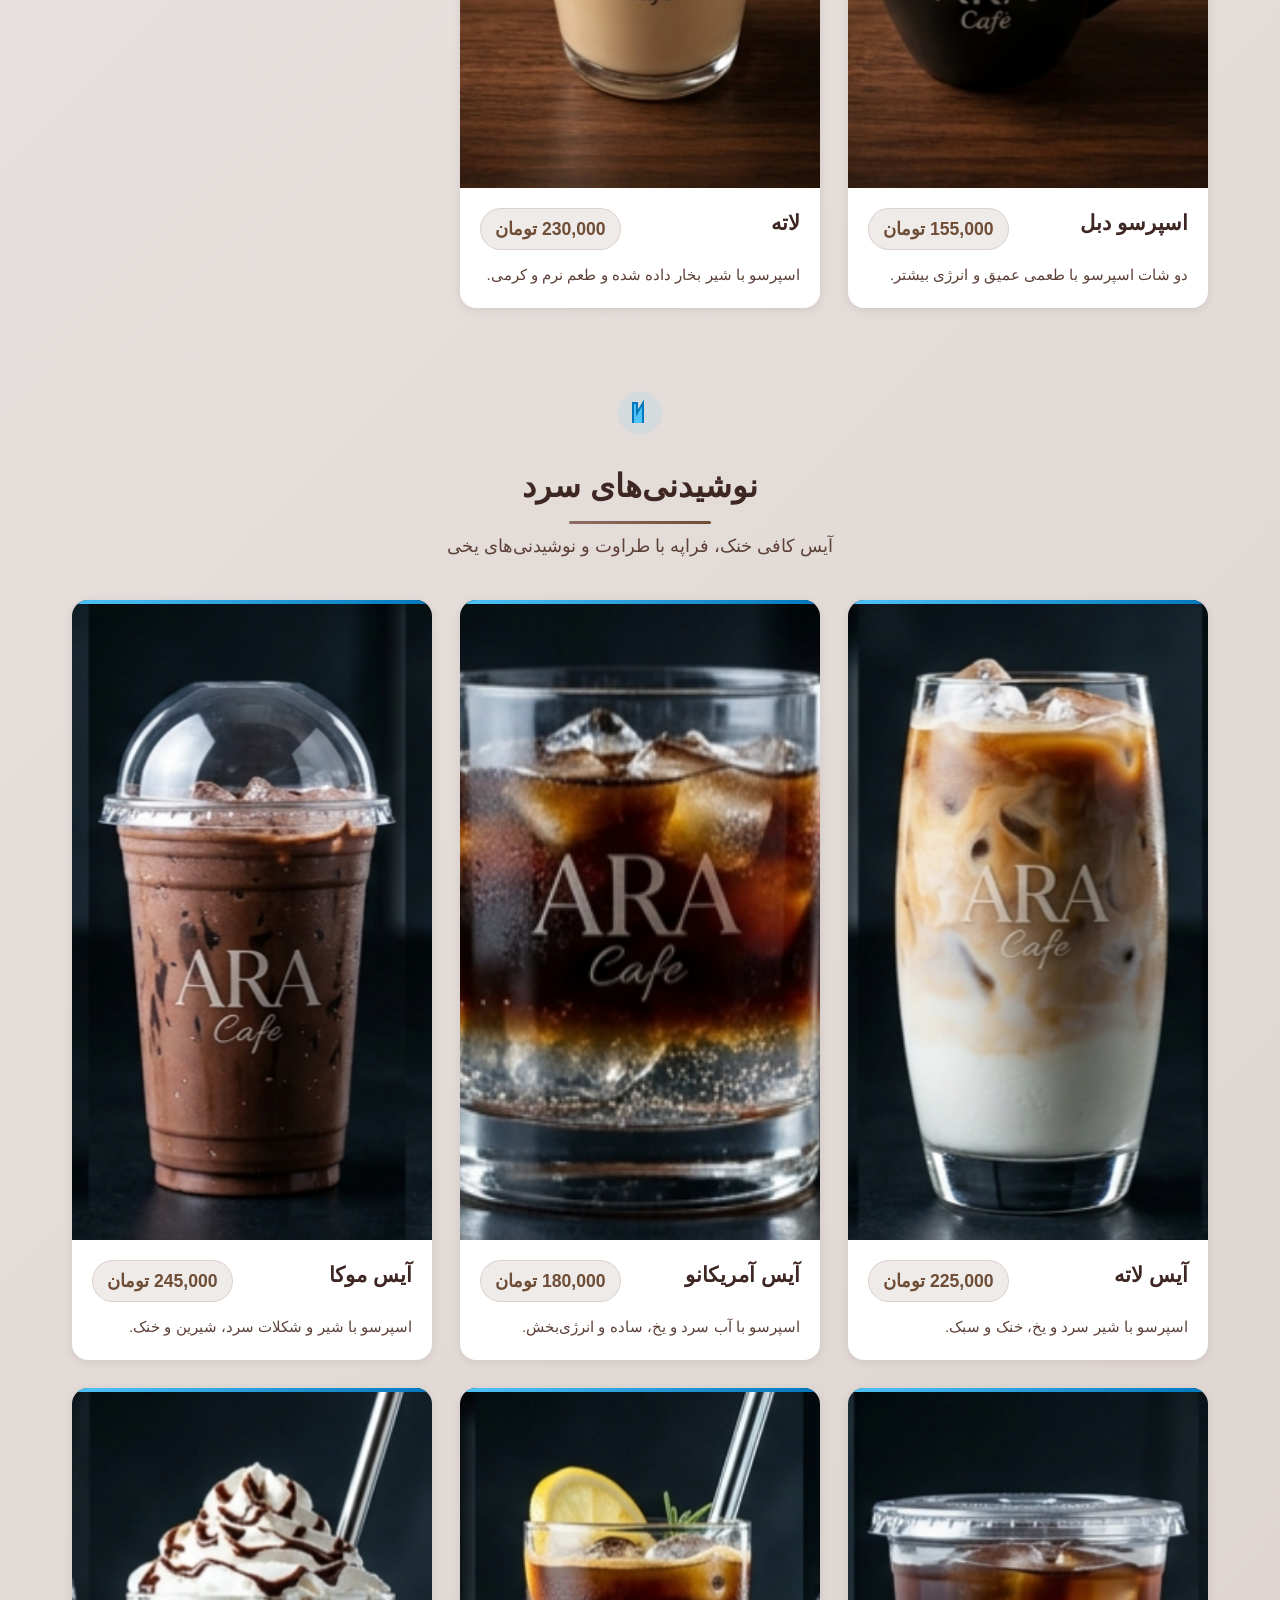
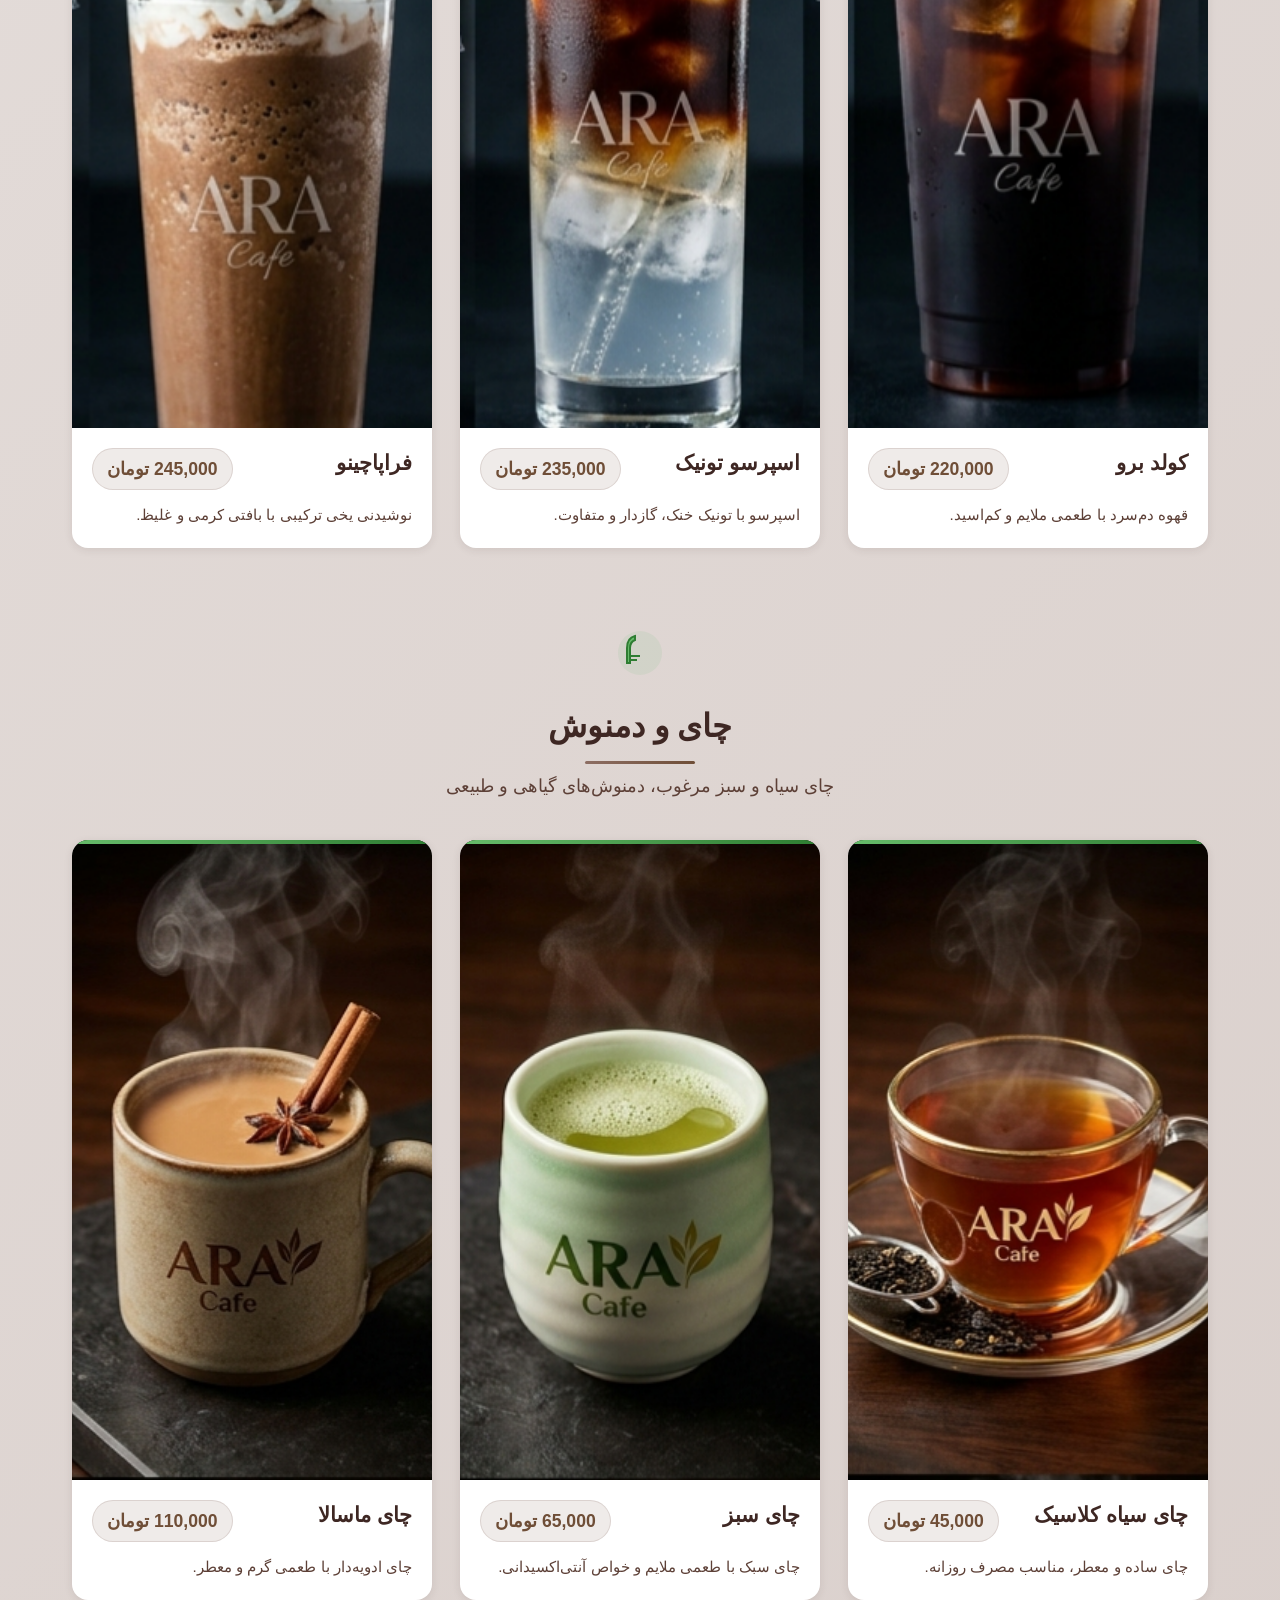
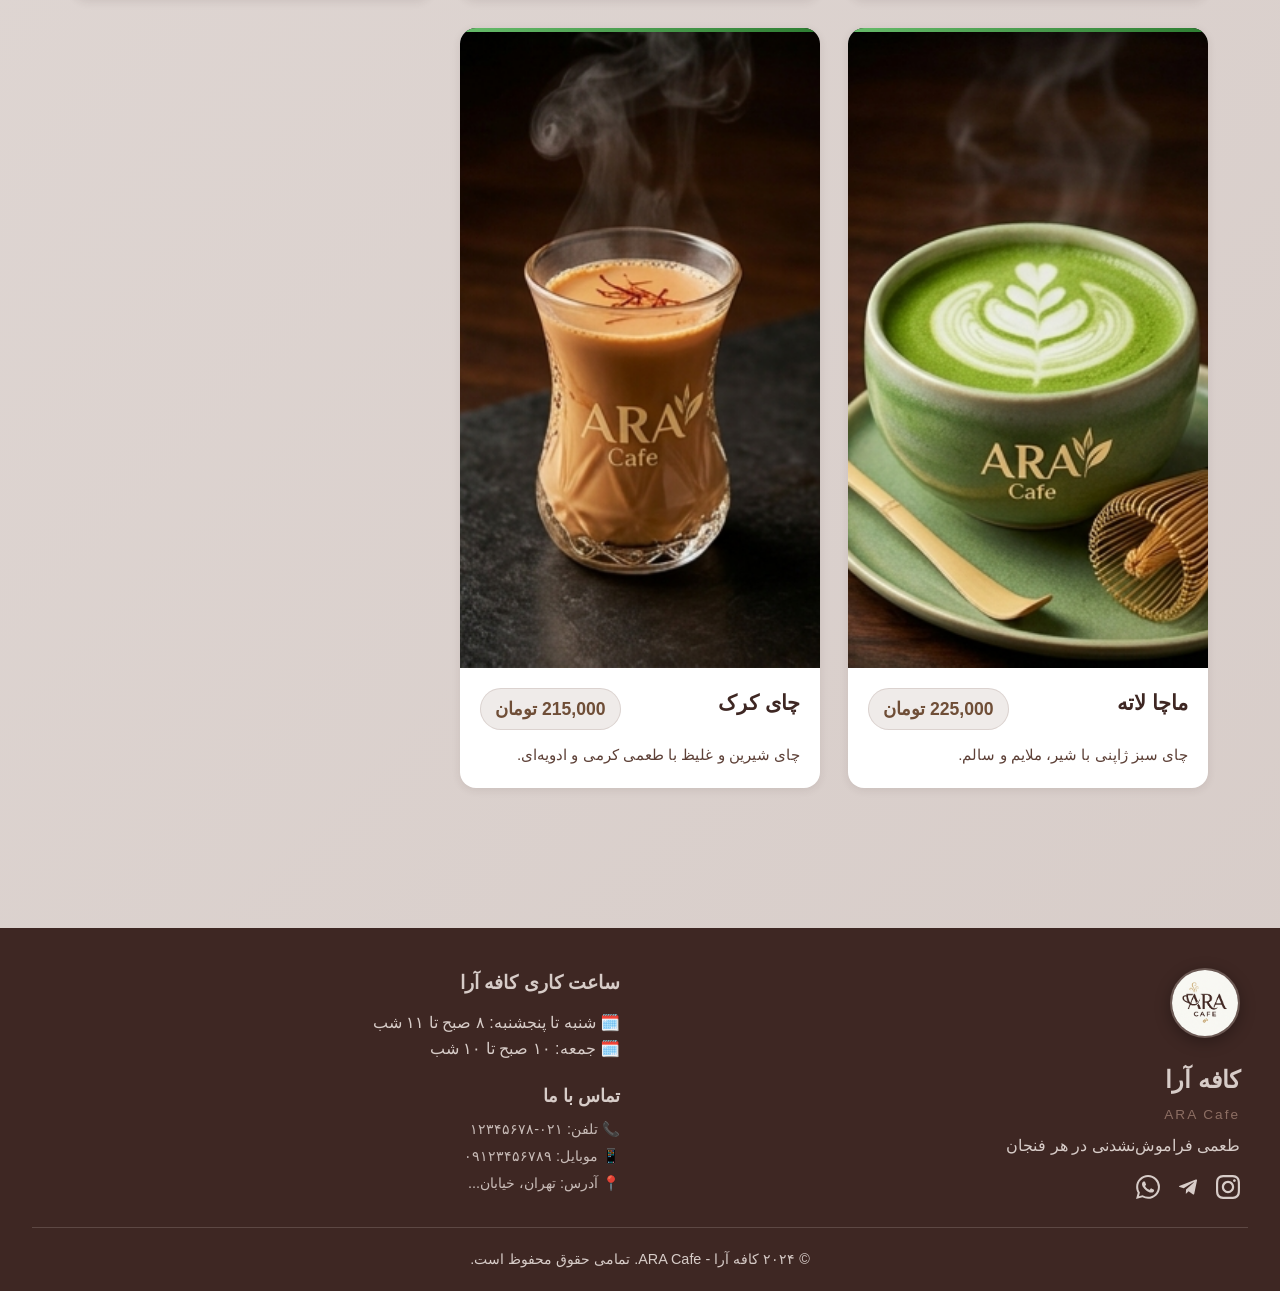
==== commit 47676fa3: "حذف ادمین" ====
--- a/index.html
+++ b/index.html
@@ -82,14 +82,7 @@
                 <a href="#cold-drinks" class="nav-link">نوشیدنی‌های سرد</a>
                 <a href="#tea-drinks" class="nav-link">چای و دمنوش</a>
             </div>
-            <div class="admin-link">
-                <a href="admin.html" class="admin-btn" title="پنل مدیریت کافه آرا">
-                    <svg width="20" height="20" viewBox="0 0 24 24" fill="none" stroke="currentColor" stroke-width="2">
-                        <path d="M12 15C15.3137 15 18 12.3137 18 9C18 5.68629 15.3137 3 12 3C8.68629 3 6 5.68629 6 9C6 12.3137 8.68629 15 12 15Z"/>
-                        <path d="M3 20C5.33579 21.4478 8.50702 22 12 22C15.493 22 18.6642 21.4478 21 20"/>
-                    </svg>
-                </a>
-            </div>
+        
         </nav>
     </header>
 
@@ -232,4 +225,4 @@
 
     <script src="js/main.js"></script>
 </body>
-</html>+</html>
--- a/css/style.css
+++ b/css/style.css
@@ -449,7 +449,7 @@
 }
 
 /* =============================================
-   Menu Grid - عمودی ۹:۱۶
+   Menu Grid - دسکتاپ: عکس بالا / موبایل: عکس راست
    ============================================= */
 .menu-grid {
     display: grid;
@@ -465,9 +465,8 @@
     cursor: pointer;
     position: relative;
     overflow: hidden;
-    animation: fadeInUp 0.6s ease backwards;
-    display: flex;
-    flex-direction: column;
+    display: flex;
+    flex-direction: column;  /* پیش‌فرض: عمودی (عکس بالا) */
 }
 
 .menu-item:hover {
@@ -497,12 +496,14 @@
     background: linear-gradient(90deg, #66BB6A, #2E7D32);
 }
 
+/* کانتینر عکس */
 .menu-item-image {
     width: 100%;
     aspect-ratio: 9 / 16;
     overflow: hidden;
     position: relative;
     background: rgba(141, 110, 99, 0.05);
+    flex-shrink: 0;
 }
 
 .menu-item-image img {
@@ -511,12 +512,14 @@
     object-fit: cover;
     object-position: center;
     transition: transform 0.5s ease;
+    display: block;
 }
 
 .menu-item:hover .menu-item-image img {
     transform: scale(1.08);
 }
 
+/* آیکون پیش‌فرض */
 .menu-item-icon {
     width: 100%;
     aspect-ratio: 9 / 16;
@@ -524,11 +527,7 @@
     align-items: center;
     justify-content: center;
     background: linear-gradient(135deg, rgba(141, 110, 99, 0.05), rgba(141, 110, 99, 0.1));
-    transition: var(--transition);
-}
-
-.menu-item:hover .menu-item-icon {
-    background: linear-gradient(135deg, rgba(141, 110, 99, 0.1), rgba(141, 110, 99, 0.15));
+    flex-shrink: 0;
 }
 
 .menu-item-icon svg {
@@ -543,18 +542,19 @@
     transform: scale(1.1);
 }
 
+/* محتوای متن */
 .item-content {
     padding: 20px;
     flex: 1;
     display: flex;
     flex-direction: column;
+    gap: 12px;
 }
 
 .item-header {
     display: flex;
     justify-content: space-between;
     align-items: flex-start;
-    margin-bottom: 12px;
     gap: 12px;
 }
 
@@ -563,6 +563,7 @@
     color: var(--primary-color);
     font-weight: bold;
     line-height: 1.4;
+    margin: 0;
 }
 
 .item-price {
@@ -574,15 +575,17 @@
     border-radius: 25px;
     white-space: nowrap;
     border: 1px solid rgba(141, 110, 99, 0.2);
+    flex-shrink: 0;
 }
 
 .item-description {
     color: var(--text-secondary);
     font-size: 0.95rem;
     line-height: 1.7;
-    margin-top: auto;
-}
-
+    margin: 0;
+}
+
+/* افکت hover روی عکس */
 .menu-item-image::after {
     content: '';
     position: absolute;
@@ -600,6 +603,7 @@
     opacity: 1;
 }
 
+/* Empty state */
 .menu-grid .empty-state {
     grid-column: 1 / -1;
     text-align: center;
@@ -611,6 +615,7 @@
     border: 2px dashed rgba(141, 110, 99, 0.2);
 }
 
+/* انیمیشن کارت‌ها */
 @keyframes fadeInUp {
     from { opacity: 0; transform: translateY(30px); }
     to { opacity: 1; transform: translateY(0); }
@@ -696,7 +701,9 @@
     gap: 40px;
 }
 
-.footer-logo { margin-bottom: 16px; }
+.footer-logo {
+    margin-bottom: 16px;
+}
 
 .footer-logo-image {
     width: 70px;
@@ -713,7 +720,10 @@
     border-color: var(--gold);
 }
 
-.footer-info h3 { font-size: 1.5rem; margin-bottom: 4px; }
+.footer-info h3 {
+    font-size: 1.5rem;
+    margin-bottom: 4px;
+}
 
 .footer-subtitle {
     color: var(--accent-color);
@@ -722,22 +732,41 @@
     margin-bottom: 8px;
 }
 
-.social-links { display: flex; gap: 16px; margin-top: 16px; }
+.social-links {
+    display: flex;
+    gap: 16px;
+    margin-top: 16px;
+}
 
 .social-link {
     color: var(--gold);
     transition: var(--transition);
 }
 
-.social-link:hover { color: var(--white); transform: scale(1.2); }
-
-.footer-hours h4 { font-size: 1.2rem; margin-bottom: 12px; }
-
-.footer-contact { margin-top: 20px; }
-
-.footer-contact h4 { font-size: 1.1rem; margin-bottom: 8px; }
-
-.footer-contact p { font-size: 0.9rem; margin-bottom: 4px; opacity: 0.9; }
+.social-link:hover {
+    color: var(--white);
+    transform: scale(1.2);
+}
+
+.footer-hours h4 {
+    font-size: 1.2rem;
+    margin-bottom: 12px;
+}
+
+.footer-contact {
+    margin-top: 20px;
+}
+
+.footer-contact h4 {
+    font-size: 1.1rem;
+    margin-bottom: 8px;
+}
+
+.footer-contact p {
+    font-size: 0.9rem;
+    margin-bottom: 4px;
+    opacity: 0.9;
+}
 
 .footer-bottom {
     text-align: center;
@@ -775,9 +804,16 @@
     width: 90%;
 }
 
-.login-coffee { margin-bottom: 20px; animation: bounce 2s infinite; }
-
-.login-title { color: #D7CCC8; font-size: 1.8rem; margin-bottom: 4px; }
+.login-coffee {
+    margin-bottom: 20px;
+    animation: bounce 2s infinite;
+}
+
+.login-title {
+    color: #D7CCC8;
+    font-size: 1.8rem;
+    margin-bottom: 4px;
+}
 
 .login-subtitle {
     color: #8D6E63;
@@ -786,9 +822,17 @@
     margin-bottom: 24px;
 }
 
-.login-form .form-group { margin-bottom: 16px; text-align: right; }
-
-.login-form label { display: block; margin-bottom: 6px; color: #8D6E63; font-size: 0.9rem; }
+.login-form .form-group {
+    margin-bottom: 16px;
+    text-align: right;
+}
+
+.login-form label {
+    display: block;
+    margin-bottom: 6px;
+    color: #8D6E63;
+    font-size: 0.9rem;
+}
 
 .login-form input {
     width: 100%;
@@ -808,7 +852,12 @@
     background: rgba(255, 255, 255, 0.15);
 }
 
-.login-error { color: #ff6b6b; font-size: 0.9rem; min-height: 24px; margin: 8px 0; }
+.login-error {
+    color: #ff6b6b;
+    font-size: 0.9rem;
+    min-height: 24px;
+    margin: 8px 0;
+}
 
 .login-btn {
     width: 100%;
@@ -827,7 +876,10 @@
     font-family: inherit;
 }
 
-.login-btn:hover { background: var(--secondary-color); transform: translateY(-2px); }
+.login-btn:hover {
+    background: var(--secondary-color);
+    transform: translateY(-2px);
+}
 
 .admin-header {
     background: rgba(26, 26, 46, 0.95);
@@ -842,11 +894,20 @@
     z-index: 50;
 }
 
-.admin-logo { display: flex; align-items: center; gap: 12px; color: #D7CCC8; }
-
-.admin-actions { display: flex; gap: 12px; }
-
-.btn-preview, .btn-logout {
+.admin-logo {
+    display: flex;
+    align-items: center;
+    gap: 12px;
+    color: #D7CCC8;
+}
+
+.admin-actions {
+    display: flex;
+    gap: 12px;
+}
+
+.btn-preview,
+.btn-logout {
     padding: 8px 16px;
     border-radius: 8px;
     display: flex;
@@ -859,15 +920,31 @@
     font-family: inherit;
 }
 
-.btn-preview { background: rgba(79, 195, 247, 0.2); color: #4FC3F7; border: 1px solid rgba(79, 195, 247, 0.3); }
-
-.btn-preview:hover { background: rgba(79, 195, 247, 0.3); }
-
-.btn-logout { background: rgba(255, 107, 107, 0.2); color: #ff6b6b; border: 1px solid rgba(255, 107, 107, 0.3); }
-
-.btn-logout:hover { background: rgba(255, 107, 107, 0.3); }
-
-.admin-content { max-width: 1200px; margin: 0 auto; padding: 24px 2rem; }
+.btn-preview {
+    background: rgba(79, 195, 247, 0.2);
+    color: #4FC3F7;
+    border: 1px solid rgba(79, 195, 247, 0.3);
+}
+
+.btn-preview:hover {
+    background: rgba(79, 195, 247, 0.3);
+}
+
+.btn-logout {
+    background: rgba(255, 107, 107, 0.2);
+    color: #ff6b6b;
+    border: 1px solid rgba(255, 107, 107, 0.3);
+}
+
+.btn-logout:hover {
+    background: rgba(255, 107, 107, 0.3);
+}
+
+.admin-content {
+    max-width: 1200px;
+    margin: 0 auto;
+    padding: 24px 2rem;
+}
 
 .add-item-section {
     background: rgba(255, 255, 255, 0.05);
@@ -877,13 +954,30 @@
     border: 1px solid rgba(141, 110, 99, 0.2);
 }
 
-.add-item-section h3, .products-section h3 { color: #D7CCC8; margin-bottom: 20px; font-size: 1.3rem; }
-
-.form-row { display: grid; grid-template-columns: 1fr 1fr; gap: 16px; margin-bottom: 16px; }
-
-.form-group { margin-bottom: 12px; }
-
-.form-group label { display: block; margin-bottom: 6px; color: #8D6E63; font-size: 0.9rem; }
+.add-item-section h3,
+.products-section h3 {
+    color: #D7CCC8;
+    margin-bottom: 20px;
+    font-size: 1.3rem;
+}
+
+.form-row {
+    display: grid;
+    grid-template-columns: 1fr 1fr;
+    gap: 16px;
+    margin-bottom: 16px;
+}
+
+.form-group {
+    margin-bottom: 12px;
+}
+
+.form-group label {
+    display: block;
+    margin-bottom: 6px;
+    color: #8D6E63;
+    font-size: 0.9rem;
+}
 
 .form-group input,
 .form-group textarea,
@@ -907,7 +1001,10 @@
     background: rgba(255, 255, 255, 0.12);
 }
 
-.form-group select option { background: #1a1a2e; color: #fff; }
+.form-group select option {
+    background: #1a1a2e;
+    color: #fff;
+}
 
 .btn-add {
     padding: 12px 24px;
@@ -924,9 +1021,17 @@
     font-family: inherit;
 }
 
-.btn-add:hover { transform: translateY(-2px); box-shadow: 0 4px 16px rgba(102, 187, 106, 0.3); }
-
-.products-filter { display: flex; gap: 8px; margin-bottom: 20px; flex-wrap: wrap; }
+.btn-add:hover {
+    transform: translateY(-2px);
+    box-shadow: 0 4px 16px rgba(102, 187, 106, 0.3);
+}
+
+.products-filter {
+    display: flex;
+    gap: 8px;
+    margin-bottom: 20px;
+    flex-wrap: wrap;
+}
 
 .filter-btn {
     padding: 8px 16px;
@@ -940,11 +1045,21 @@
     font-family: inherit;
 }
 
-.filter-btn.active { background: var(--accent-color); color: #fff; border-color: var(--accent-color); }
-
-.filter-btn:hover { background: rgba(141, 110, 99, 0.3); }
-
-.products-list { display: flex; flex-direction: column; gap: 12px; }
+.filter-btn.active {
+    background: var(--accent-color);
+    color: #fff;
+    border-color: var(--accent-color);
+}
+
+.filter-btn:hover {
+    background: rgba(141, 110, 99, 0.3);
+}
+
+.products-list {
+    display: flex;
+    flex-direction: column;
+    gap: 12px;
+}
 
 .modal {
     display: none;
@@ -959,7 +1074,9 @@
     justify-content: center;
 }
 
-.modal.active { display: flex; }
+.modal.active {
+    display: flex;
+}
 
 .modal-content {
     background: #1a1a2e;
@@ -972,13 +1089,28 @@
     border: 1px solid rgba(141, 110, 99, 0.3);
 }
 
-.modal-header { display: flex; justify-content: space-between; align-items: center; margin-bottom: 20px; }
-
-.modal-header h3 { color: #D7CCC8; }
-
-.modal-close { background: none; border: none; color: #ff6b6b; cursor: pointer; transition: var(--transition); }
-
-.modal-close:hover { transform: rotate(90deg); }
+.modal-header {
+    display: flex;
+    justify-content: space-between;
+    align-items: center;
+    margin-bottom: 20px;
+}
+
+.modal-header h3 {
+    color: #D7CCC8;
+}
+
+.modal-close {
+    background: none;
+    border: none;
+    color: #ff6b6b;
+    cursor: pointer;
+    transition: var(--transition);
+}
+
+.modal-close:hover {
+    transform: rotate(90deg);
+}
 
 .btn-save {
     padding: 12px 24px;
@@ -994,43 +1126,203 @@
     margin-top: 12px;
 }
 
-.btn-save:hover { background: var(--secondary-color); }
+.btn-save:hover {
+    background: var(--secondary-color);
+}
 
 /* =============================================
-   Responsive
+   📱 Responsive Design - موبایل
    ============================================= */
 @media (max-width: 768px) {
-    .nav { flex-direction: column; gap: 12px; padding: 1rem; }
-    .nav-links { gap: 8px; flex-wrap: wrap; justify-content: center; }
-    .nav-link { font-size: 0.9rem; padding: 6px 12px; }
-    .hero-banner { min-height: 70vh; }
-    .banner-container { height: 70vh; }
-    .banner-logo-image { width: 70px; height: 70px; }
-    .banner-title { font-size: 2.5rem; }
-    .banner-description { font-size: 1rem; margin-bottom: 30px; }
-    .main-content { padding: 40px 1rem; }
-    
-    .menu-grid { grid-template-columns: repeat(auto-fill, minmax(240px, 1fr)); gap: 20px; }
-    .item-content { padding: 16px; }
-    .item-name { font-size: 1.1rem; }
-    .item-price { font-size: 1rem; padding: 4px 12px; }
-    
-    .footer-content { grid-template-columns: 1fr; text-align: center; }
-    .social-links { justify-content: center; }
-    .form-row { grid-template-columns: 1fr; }
-    .admin-header { flex-direction: column; gap: 12px; text-align: center; }
-    .admin-actions { justify-content: center; }
-    .back-to-top { bottom: 20px; left: 20px; width: 44px; height: 44px; }
-    .back-to-top svg { width: 20px; height: 20px; }
+    .nav {
+        flex-direction: column;
+        gap: 12px;
+        padding: 1rem;
+    }
+    
+    .nav-links {
+        gap: 8px;
+        flex-wrap: wrap;
+        justify-content: center;
+    }
+    
+    .nav-link {
+        font-size: 0.9rem;
+        padding: 6px 12px;
+    }
+    
+    .hero-banner {
+        min-height: 70vh;
+    }
+    
+    .banner-container {
+        height: 70vh;
+    }
+    
+    .banner-logo-image {
+        width: 70px;
+        height: 70px;
+    }
+    
+    .banner-title {
+        font-size: 2.5rem;
+    }
+    
+    .banner-description {
+        font-size: 1rem;
+        margin-bottom: 30px;
+    }
+    
+    .main-content {
+        padding: 40px 1rem;
+    }
+    
+    /* 🆕 موبایل: ۱ ستون، عکس راست، متن چپ */
+    .menu-grid {
+        grid-template-columns: 1fr;
+        gap: 16px;
+    }
+    
+    .menu-item {
+        flex-direction: row !important;  /* افقی: عکس کنار متن */
+        align-items: center;
+        gap: 16px;
+        padding: 16px;
+    }
+    
+    .menu-item-image {
+        width: 100px;
+        height: 130px;
+        aspect-ratio: auto;
+        border-radius: 12px;
+        flex-shrink: 0;
+    }
+    
+    .menu-item-image img {
+        border-radius: 12px;
+    }
+    
+    .menu-item-icon {
+        width: 100px;
+        height: 130px;
+        aspect-ratio: auto;
+        border-radius: 12px;
+        flex-shrink: 0;
+    }
+    
+    .menu-item-icon svg {
+        width: 40px;
+        height: 40px;
+    }
+    
+    .item-content {
+        padding: 0;
+        gap: 8px;
+        flex: 1;
+    }
+    
+    .item-header {
+        flex-direction: column;
+        gap: 6px;
+    }
+    
+    .item-name {
+        font-size: 1.1rem;
+    }
+    
+    .item-price {
+        font-size: 0.95rem;
+        padding: 4px 10px;
+        align-self: flex-start;
+    }
+    
+    .item-description {
+        font-size: 0.9rem;
+        line-height: 1.5;
+    }
+    
+    /* نوار رنگی از بالا به راست */
+    .menu-item::before {
+        width: 4px;
+        height: 100%;
+        top: 0;
+        left: auto;
+        right: 0;
+    }
+    
+    .menu-item:hover {
+        transform: translateY(-4px);
+    }
+    
+    .footer-content {
+        grid-template-columns: 1fr;
+        text-align: center;
+    }
+    
+    .social-links {
+        justify-content: center;
+    }
+    
+    .form-row {
+        grid-template-columns: 1fr;
+    }
+    
+    .admin-header {
+        flex-direction: column;
+        gap: 12px;
+        text-align: center;
+    }
+    
+    .admin-actions {
+        justify-content: center;
+    }
+    
+    .back-to-top {
+        bottom: 20px;
+        left: 20px;
+        width: 44px;
+        height: 44px;
+    }
+    
+    .back-to-top svg {
+        width: 20px;
+        height: 20px;
+    }
 }
 
 @media (max-width: 480px) {
-    .banner-title { font-size: 1.8rem; }
-    .section-title { font-size: 1.5rem; }
-    .menu-grid { grid-template-columns: repeat(auto-fill, minmax(160px, 1fr)); gap: 16px; }
-    .item-content { padding: 12px; }
-    .item-name { font-size: 1rem; }
-    .item-price { font-size: 0.9rem; padding: 4px 10px; }
-    .item-description { font-size: 0.85rem; }
-    .admin-content { padding: 16px 1rem; }
+    .banner-title {
+        font-size: 1.8rem;
+    }
+    
+    .section-title {
+        font-size: 1.5rem;
+    }
+    
+    .menu-item-image {
+        width: 80px;
+        height: 110px;
+    }
+    
+    .menu-item-icon {
+        width: 80px;
+        height: 110px;
+    }
+    
+    .item-name {
+        font-size: 1rem;
+    }
+    
+    .item-price {
+        font-size: 0.85rem;
+        padding: 3px 8px;
+    }
+    
+    .item-description {
+        font-size: 0.8rem;
+    }
+    
+    .admin-content {
+        padding: 16px 1rem;
+    }
 }
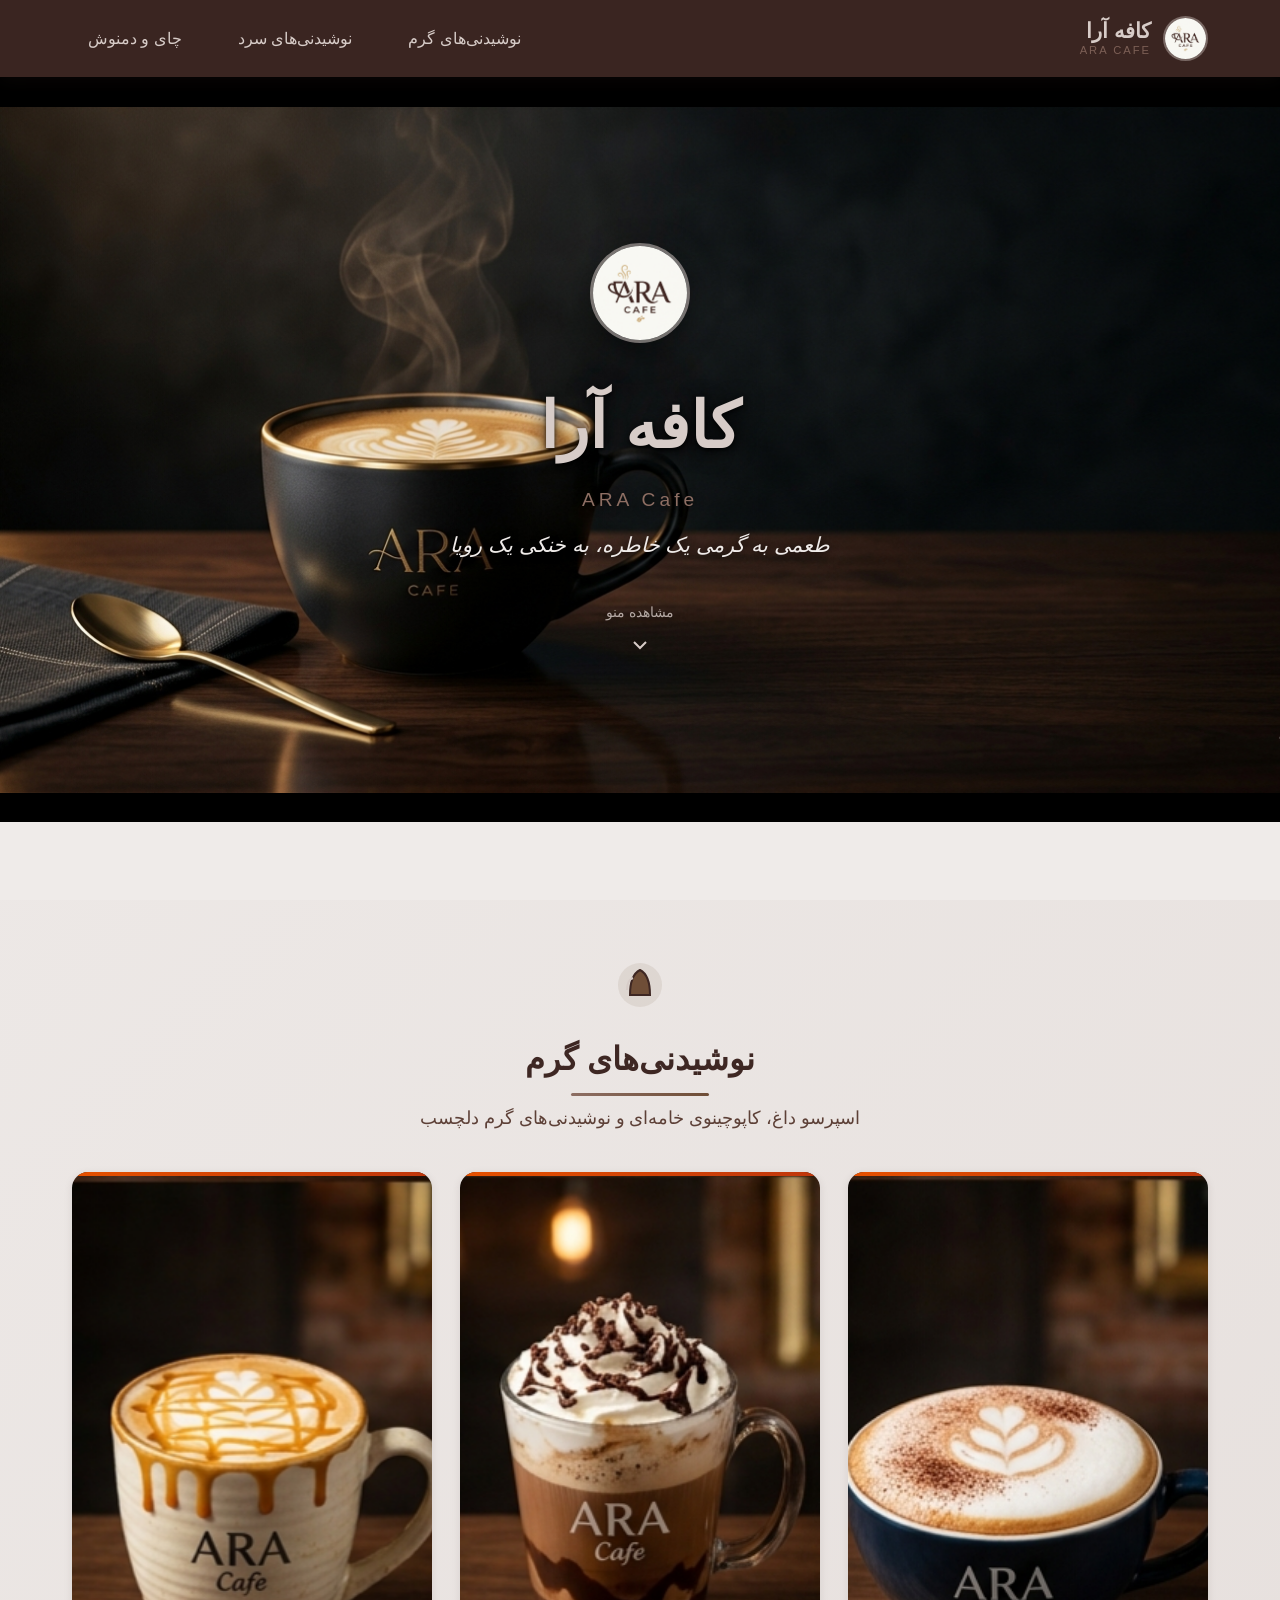
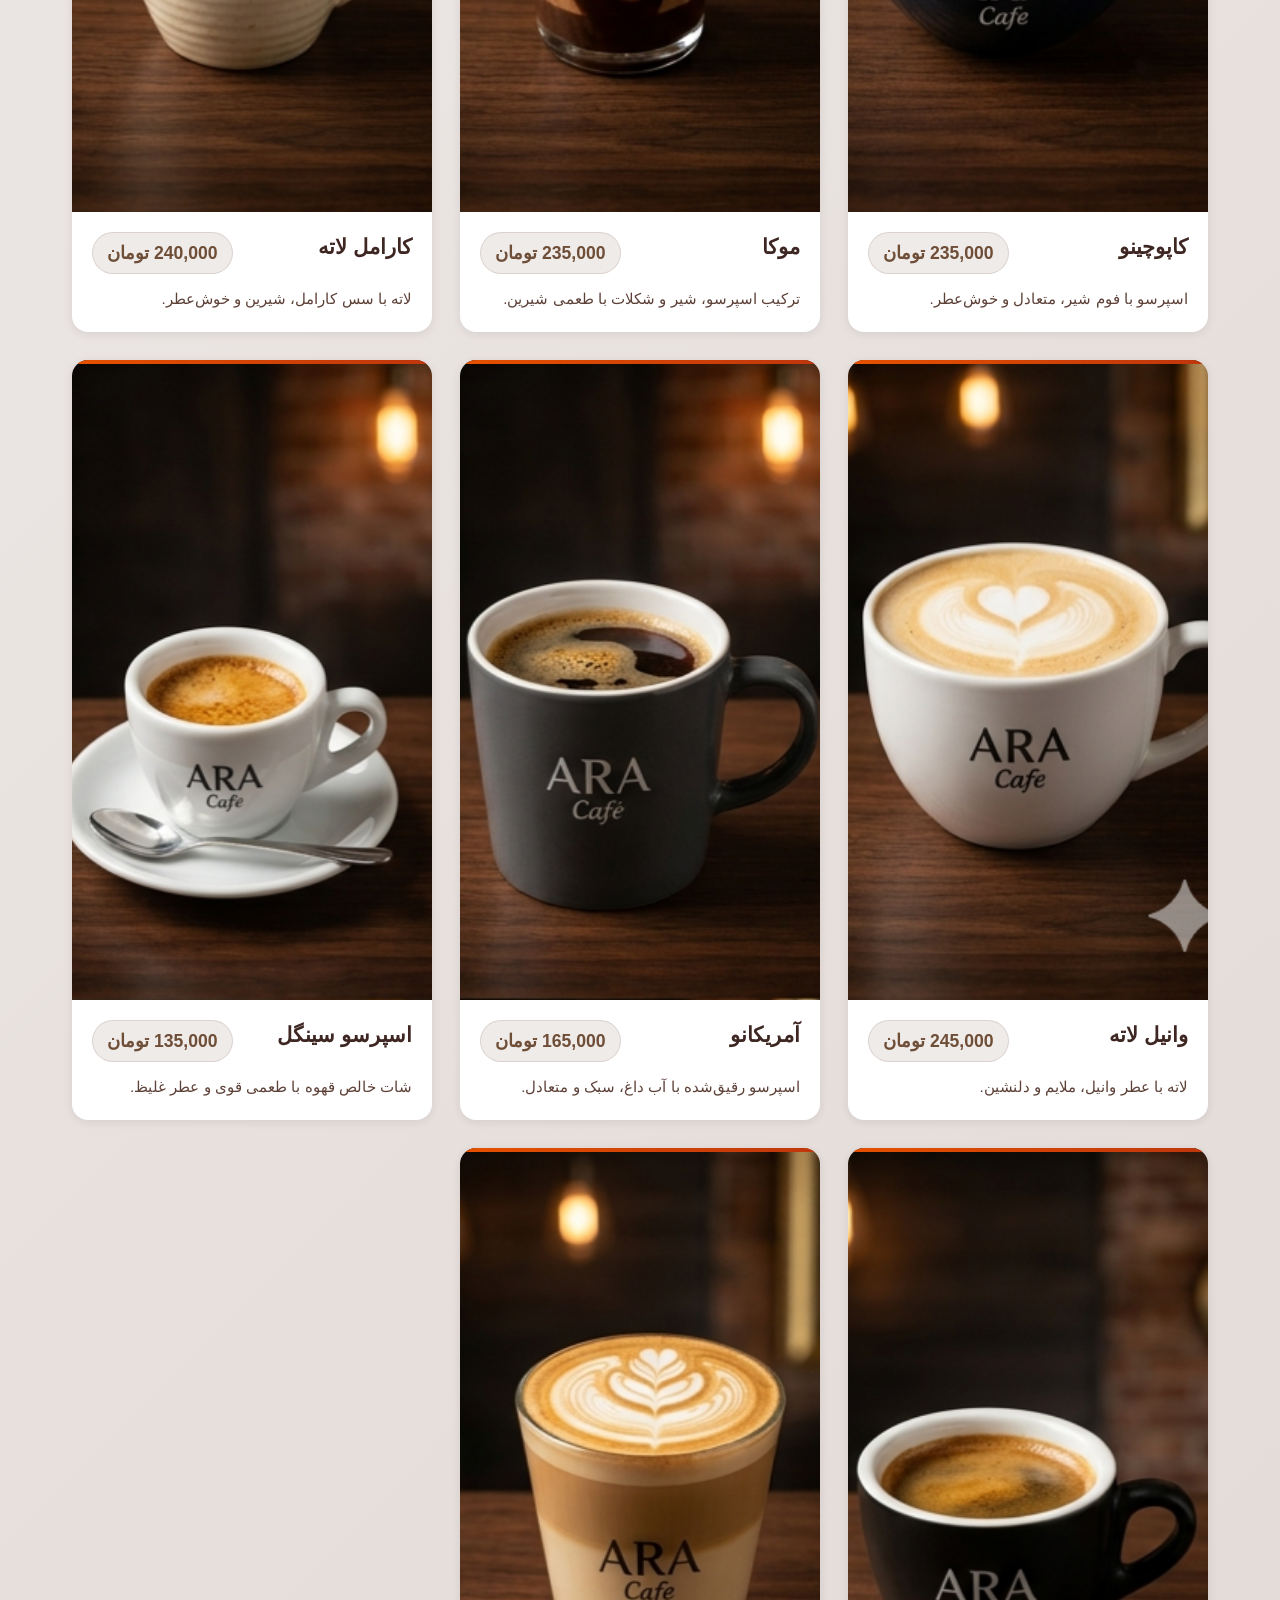
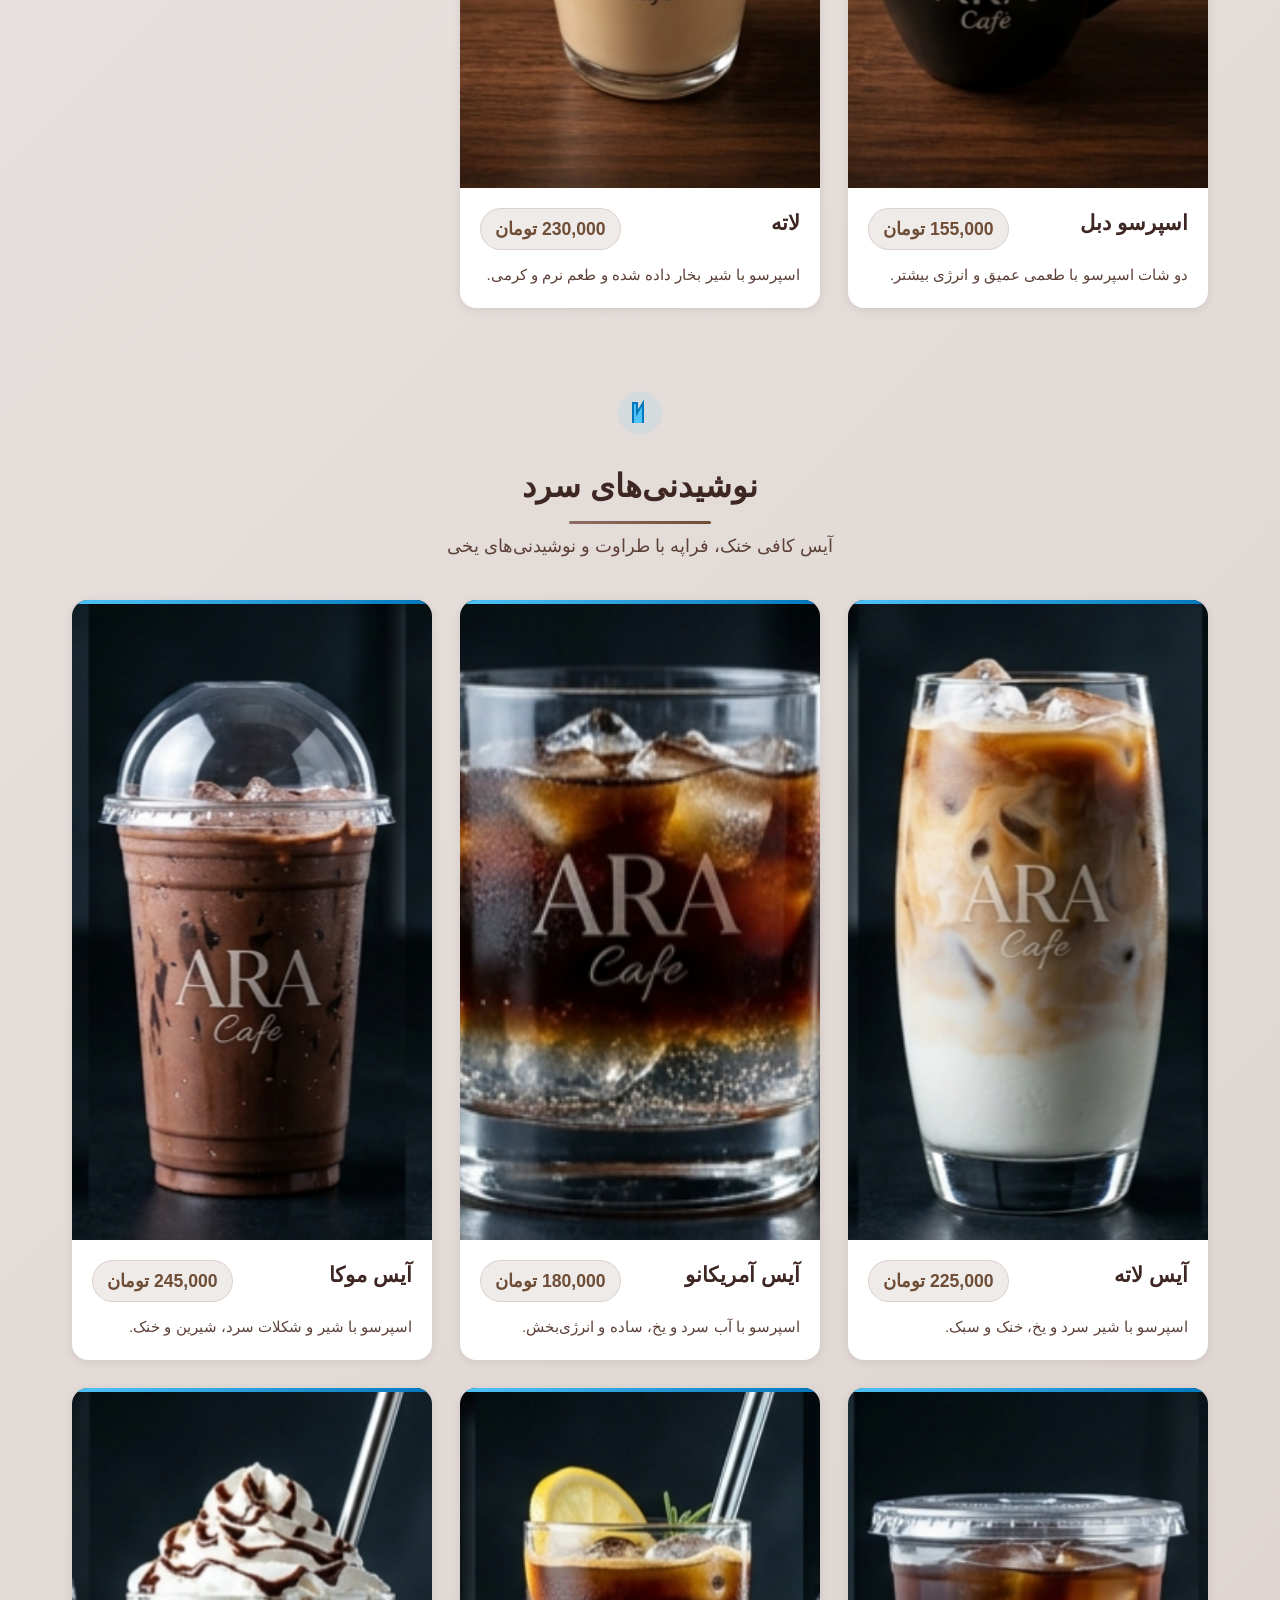
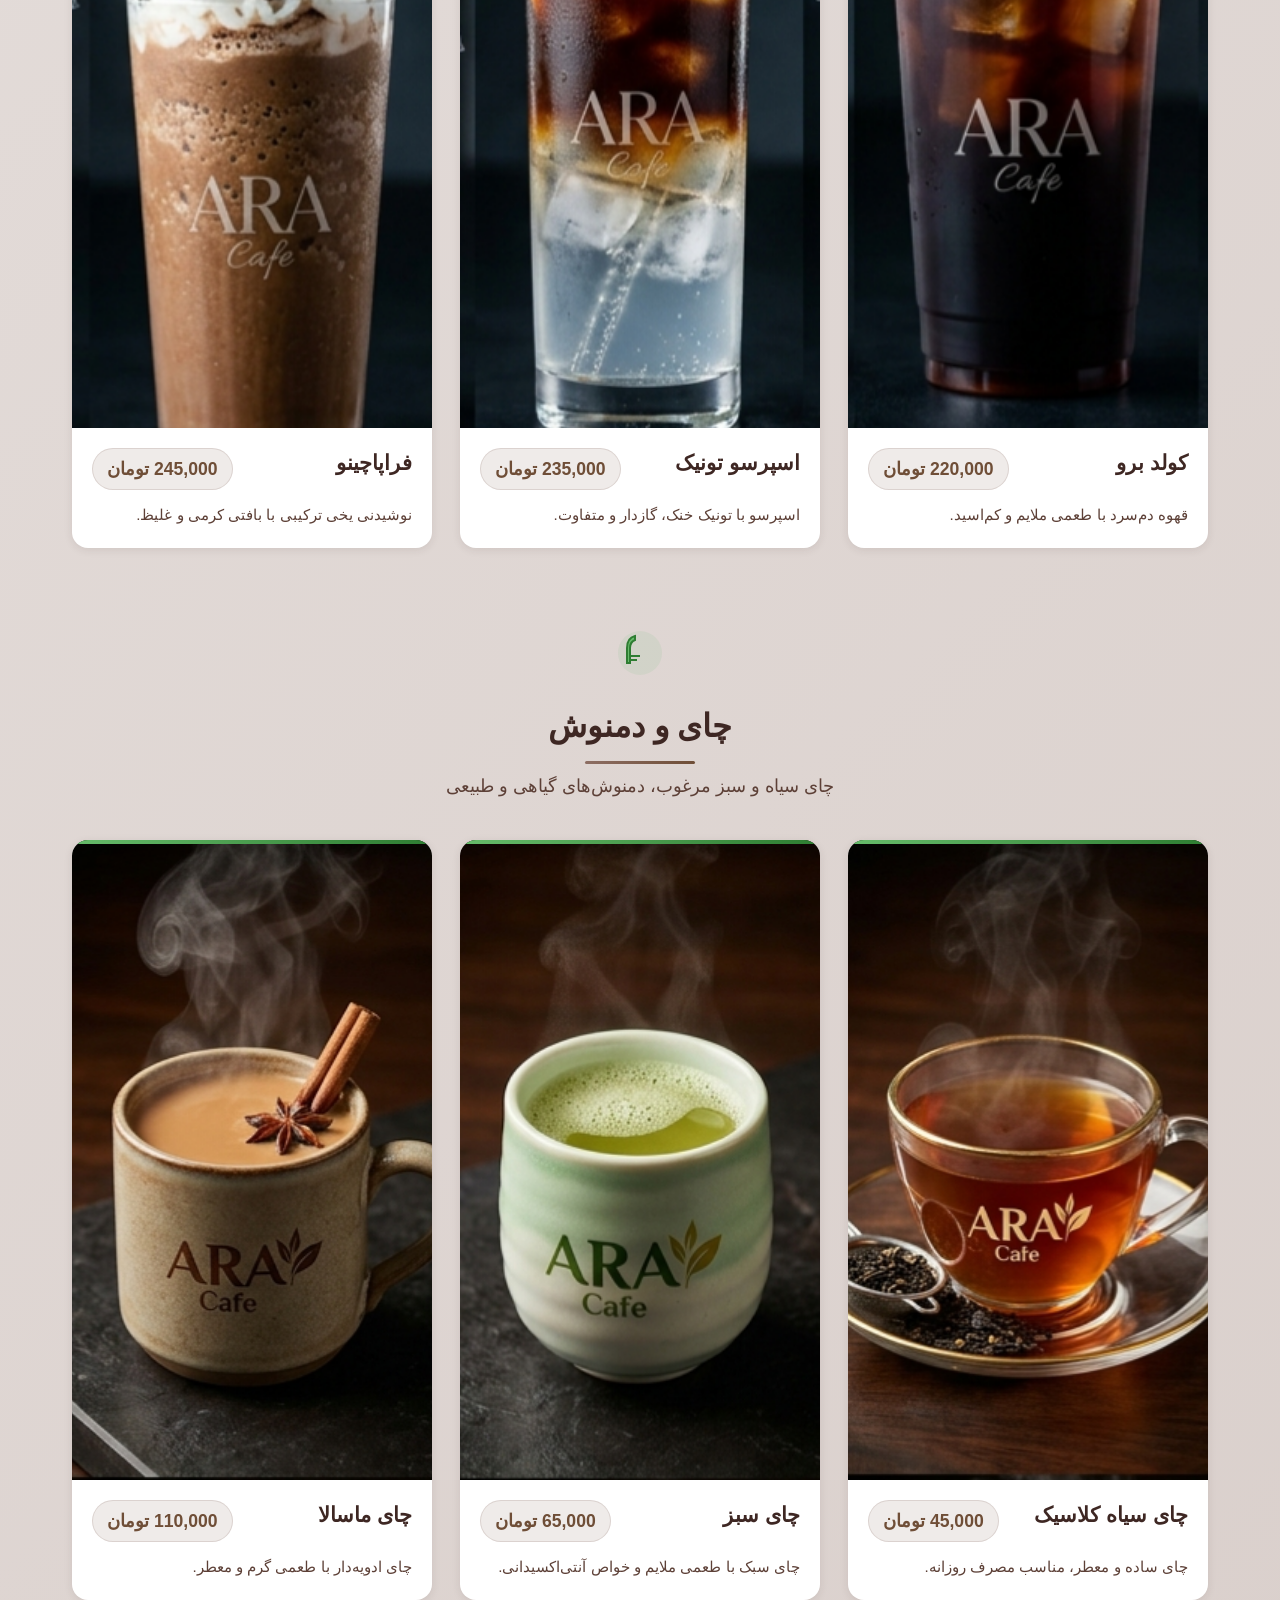
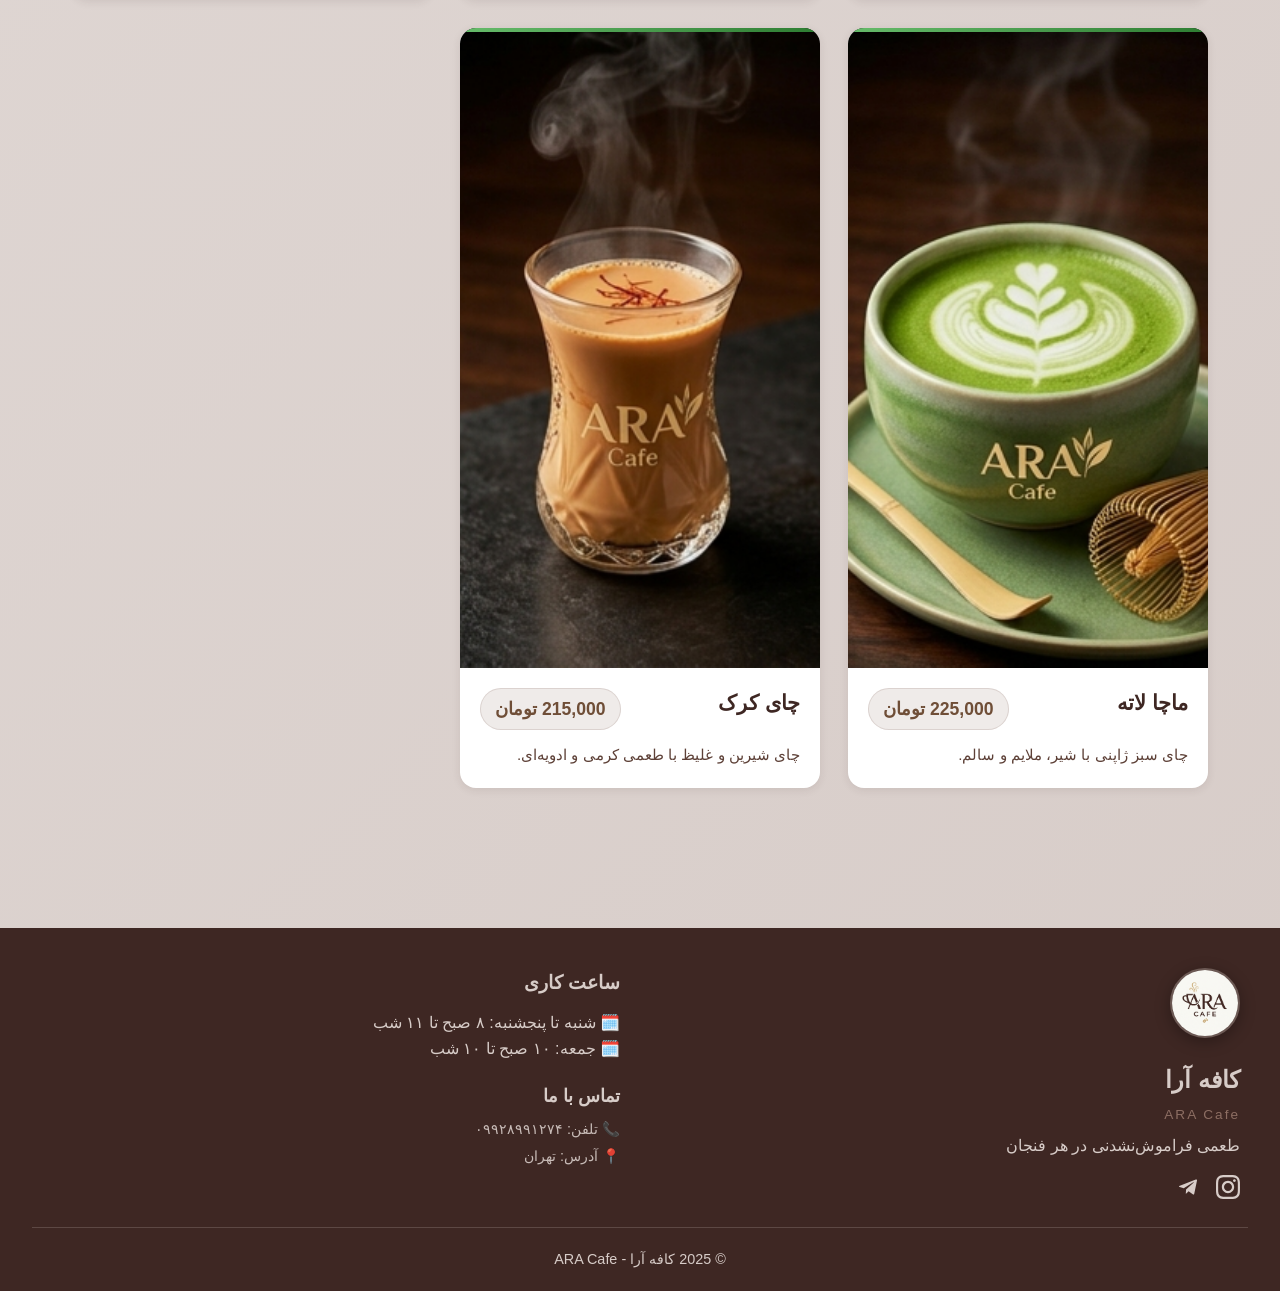
==== commit b24cdeea: "Last update" ====
--- a/index.html
+++ b/index.html
@@ -4,25 +4,21 @@
     <meta charset="UTF-8">
     <meta name="viewport" content="width=device-width, initial-scale=1.0">
     
-    <!-- SEO Meta Tags -->
     <title>منوی کافه آرا | ARA Cafe | نوشیدنی‌های گرم و سرد بر پایه اسپرسو، چای و دمنوش</title>
     <meta name="description" content="کافه آرا با بهترین اسپرسو، نوشیدنی‌های گرم و سرد، چای و دمنوش‌های طبیعی. منوی کامل ARA Cafe را آنلاین مشاهده کنید.">
     <meta name="keywords" content="کافه آرا, ARA Cafe, اسپرسو, نوشیدنی گرم, نوشیدنی سرد, چای, دمنوش, کافی شاپ">
     <meta name="author" content="کافه آرا - ARA Cafe">
     <meta name="robots" content="index, follow">
     
-    <!-- Open Graph for social media -->
-    <meta property="og:title" content="منوی کافه آرا | ARA Cafe | نوشیدنی‌های گرم و سرد">
+    <meta property="og:title" content="منوی کافه آرا | ARA Cafe">
     <meta property="og:description" content="کافه آرا با بهترین اسپرسو، نوشیدنی‌های گرم و سرد، چای و دمنوش‌های طبیعی">
     <meta property="og:type" content="website">
     <meta property="og:locale" content="fa_IR">
     <meta property="og:image" content="images/logo.png">
     <meta property="og:site_name" content="کافه آرا - ARA Cafe">
     
-    <!-- Canonical URL -->
     <link rel="canonical" href="https://aracafe.com/menu">
     
-    <!-- Schema.org structured data -->
     <script type="application/ld+json">
     {
       "@context": "https://schema.org",
@@ -30,27 +26,22 @@
       "name": "کافه آرا - ARA Cafe",
       "description": "کافه آرا با نوشیدنی‌های گرم و سرد بر پایه اسپرسو، چای و دمنوش‌های طبیعی",
       "servesCuisine": "Coffee Shop",
-      "image": "images/logo.png",
-      "menu": "https://aracafe.com/menu"
+      "image": "images/logo.png"
     }
     </script>
     
-    <!-- Preload important images -->
     <link rel="preload" href="images/banner.jpg" as="image">
     <link rel="preload" href="images/logo.png" as="image">
     
-    <!-- Favicon -->
     <link rel="icon" type="image/x-icon" href="images/favicon.ico">
     <link rel="shortcut icon" type="image/x-icon" href="images/favicon.ico">
     <link rel="apple-touch-icon" href="images/logo.png">
     <link rel="icon" type="image/png" sizes="32x32" href="images/logo.png">
     <link rel="icon" type="image/png" sizes="16x16" href="images/logo.png">
     
-    <!-- Styles -->
     <link rel="stylesheet" href="css/style.css">
 </head>
 <body>
-    <!-- Preloader -->
     <div class="preloader" id="preloader">
         <div class="coffee-cup">
             <div class="cup">
@@ -65,12 +56,11 @@
         <p class="loading-text">کافه آرا در حال آماده‌سازی...</p>
     </div>
 
-    <!-- Header -->
     <header class="header" id="header">
         <nav class="nav">
             <div class="logo">
                 <div class="logo-image-container">
-                    <img src="images/logo.png" alt="لوگوی کافه آرا - ARA Cafe" class="logo-image" width="45" height="45" loading="eager">
+                    <img src="images/logo.png" alt="لوگوی کافه آرا" class="logo-image" width="45" height="45" loading="eager">
                 </div>
                 <div class="logo-text-container">
                     <span class="logo-text">کافه آرا</span>
@@ -82,26 +72,16 @@
                 <a href="#cold-drinks" class="nav-link">نوشیدنی‌های سرد</a>
                 <a href="#tea-drinks" class="nav-link">چای و دمنوش</a>
             </div>
-        
         </nav>
     </header>
 
-    <!-- Hero Banner Section -->
     <section class="hero-banner">
         <div class="banner-container">
-            <img 
-                src="images/banner.jpg" 
-                alt="بنر کافه آرا - ARA Cafe - نوشیدنی‌های گرم و سرد" 
-                class="banner-image"
-                width="695" 
-                height="1297"
-                loading="eager"
-                fetchpriority="high"
-            >
+            <img src="images/banner.jpg" alt="بنر کافه آرا" class="banner-image" width="695" height="1297" loading="eager" fetchpriority="high">
             <div class="banner-overlay">
                 <div class="banner-content">
                     <div class="banner-logo">
-                        <img src="images/logo.png" alt="لوگوی کافه آرا - ARA Cafe" class="banner-logo-image" width="80" height="80">
+                        <img src="images/logo.png" alt="لوگوی کافه آرا" class="banner-logo-image" width="80" height="80">
                     </div>
                     <h1 class="banner-title">کافه آرا</h1>
                     <p class="banner-subtitle">ARA Cafe</p>
@@ -120,9 +100,7 @@
         </div>
     </section>
 
-    <!-- Main Content -->
     <main class="main-content">
-        <!-- Hot Drinks Section -->
         <section id="hot-drinks" class="menu-section" data-category="hot">
             <div class="section-header">
                 <div class="section-icon">
@@ -138,7 +116,6 @@
             <div class="menu-grid" id="hot-drinks-grid"></div>
         </section>
 
-        <!-- Cold Drinks Section -->
         <section id="cold-drinks" class="menu-section" data-category="cold">
             <div class="section-header">
                 <div class="section-icon">
@@ -153,7 +130,6 @@
             <div class="menu-grid" id="cold-drinks-grid"></div>
         </section>
 
-        <!-- Tea & Herbal Section -->
         <section id="tea-drinks" class="menu-section" data-category="tea">
             <div class="section-header">
                 <div class="section-icon">
@@ -171,52 +147,40 @@
         </section>
     </main>
 
-    <!-- Footer -->
     <footer class="footer">
         <div class="footer-content">
             <div class="footer-info">
                 <div class="footer-logo">
-                    <img src="images/logo.png" alt="لوگوی کافه آرا - ARA Cafe" class="footer-logo-image" width="60" height="60" loading="lazy">
+                    <img src="images/logo.png" alt="لوگوی کافه آرا" class="footer-logo-image" width="60" height="60" loading="lazy">
                 </div>
                 <h3>کافه آرا</h3>
                 <p class="footer-subtitle">ARA Cafe</p>
                 <p>طعمی فراموش‌نشدنی در هر فنجان</p>
                 <div class="social-links">
-                    <a href="#" class="social-link" aria-label="اینستاگرام کافه آرا">
-                        <svg width="24" height="24" viewBox="0 0 24 24" fill="currentColor">
-                            <path d="M12 2.163c3.204 0 3.584.012 4.85.07 3.252.148 4.771 1.691 4.919 4.919.058 1.265.069 1.645.069 4.849 0 3.205-.012 3.584-.069 4.849-.149 3.225-1.664 4.771-4.919 4.919-1.266.058-1.644.07-4.85.07-3.204 0-3.584-.012-4.849-.07-3.26-.149-4.771-1.699-4.919-4.92-.058-1.265-.07-1.644-.07-4.849 0-3.204.013-3.583.07-4.849.149-3.227 1.664-4.771 4.919-4.919 1.266-.057 1.645-.069 4.849-.069zm0-2.163c-3.259 0-3.667.014-4.947.072-4.358.2-6.78 2.618-6.98 6.98-.059 1.281-.073 1.689-.073 4.948 0 3.259.014 3.668.072 4.948.2 4.358 2.618 6.78 6.98 6.98 1.281.058 1.689.072 4.948.072 3.259 0 3.668-.014 4.948-.072 4.354-.2 6.782-2.618 6.979-6.98.059-1.28.073-1.689.073-4.948 0-3.259-.014-3.667-.072-4.947-.196-4.354-2.617-6.78-6.979-6.98-1.281-.059-1.69-.073-4.949-.073zm0 5.838c-3.403 0-6.162 2.759-6.162 6.162s2.759 6.163 6.162 6.163 6.162-2.759 6.162-6.163c0-3.403-2.759-6.162-6.162-6.162zm0 10.162c-2.209 0-4-1.79-4-4 0-2.209 1.791-4 4-4s4 1.791 4 4c0 2.21-1.791 4-4 4zm6.406-11.845c-.796 0-1.441.645-1.441 1.44s.645 1.44 1.441 1.44c.795 0 1.439-.645 1.439-1.44s-.644-1.44-1.439-1.44z"/>
-                        </svg>
+                    <a href="#" class="social-link" aria-label="اینستاگرام">
+                        <svg width="24" height="24" viewBox="0 0 24 24" fill="currentColor"><path d="M12 2.163c3.204 0 3.584.012 4.85.07 3.252.148 4.771 1.691 4.919 4.919.058 1.265.069 1.645.069 4.849 0 3.205-.012 3.584-.069 4.849-.149 3.225-1.664 4.771-4.919 4.919-1.266.058-1.644.07-4.85.07-3.204 0-3.584-.012-4.849-.07-3.26-.149-4.771-1.699-4.919-4.92-.058-1.265-.07-1.644-.07-4.849 0-3.204.013-3.583.07-4.849.149-3.227 1.664-4.771 4.919-4.919 1.266-.057 1.645-.069 4.849-.069zm0-2.163c-3.259 0-3.667.014-4.947.072-4.358.2-6.78 2.618-6.98 6.98-.059 1.281-.073 1.689-.073 4.948 0 3.259.014 3.668.072 4.948.2 4.358 2.618 6.78 6.98 6.98 1.281.058 1.689.072 4.948.072 3.259 0 3.668-.014 4.948-.072 4.354-.2 6.782-2.618 6.979-6.98.059-1.28.073-1.689.073-4.948 0-3.259-.014-3.667-.072-4.947-.196-4.354-2.617-6.78-6.979-6.98-1.281-.059-1.69-.073-4.949-.073zm0 5.838c-3.403 0-6.162 2.759-6.162 6.162s2.759 6.163 6.162 6.163 6.162-2.759 6.162-6.163c0-3.403-2.759-6.162-6.162-6.162zm0 10.162c-2.209 0-4-1.79-4-4 0-2.209 1.791-4 4-4s4 1.791 4 4c0 2.21-1.791 4-4 4zm6.406-11.845c-.796 0-1.441.645-1.441 1.44s.645 1.44 1.441 1.44c.795 0 1.439-.645 1.439-1.44s-.644-1.44-1.439-1.44z"/></svg>
                     </a>
-                    <a href="#" class="social-link" aria-label="تلگرام کافه آرا">
-                        <svg width="24" height="24" viewBox="0 0 24 24" fill="currentColor">
-                            <path d="M9.78 18.65l.28-4.23 7.68-6.92c.34-.31-.07-.46-.52-.19L7.74 13.3 3.64 12c-.88-.25-.89-.86.2-1.3l15.97-6.16c.73-.33 1.43.18 1.15 1.3l-2.72 12.81c-.19.91-.74 1.13-1.5.71L12.6 16.3l-1.99 1.93c-.23.23-.42.42-.83.42z"/>
-                        </svg>
-                    </a>
-                    <a href="#" class="social-link" aria-label="واتساپ کافه آرا">
-                        <svg width="24" height="24" viewBox="0 0 24 24" fill="currentColor">
-                            <path d="M17.472 14.382c-.297-.149-1.758-.867-2.03-.967-.273-.099-.471-.148-.67.15-.197.297-.767.966-.94 1.164-.173.199-.347.223-.644.075-.297-.15-1.255-.463-2.39-1.475-.883-.788-1.48-1.761-1.653-2.059-.173-.297-.018-.458.13-.606.134-.133.298-.347.446-.52.149-.174.198-.298.298-.497.099-.198.05-.371-.025-.52-.075-.149-.669-1.612-.916-2.207-.242-.579-.487-.5-.669-.51-.173-.008-.371-.01-.57-.01-.198 0-.52.074-.792.372-.272.297-1.04 1.016-1.04 2.479 0 1.462 1.065 2.875 1.213 3.074.149.198 2.096 3.2 5.077 4.487.709.306 1.262.489 1.694.625.712.227 1.36.195 1.871.118.571-.085 1.758-.719 2.006-1.413.248-.694.248-1.289.173-1.413-.074-.124-.272-.198-.57-.347m-5.421 7.403h-.004a9.87 9.87 0 01-5.031-1.378l-.361-.214-3.741.982.998-3.648-.235-.374a9.86 9.86 0 01-1.51-5.26c.001-5.45 4.436-9.884 9.888-9.884 2.64 0 5.122 1.03 6.988 2.898a9.825 9.825 0 012.893 6.994c-.003 5.45-4.437 9.884-9.885 9.884m8.413-18.297A11.815 11.815 0 0012.05 0C5.495 0 .16 5.335.157 11.892c0 2.096.547 4.142 1.588 5.945L.057 24l6.305-1.654a11.882 11.882 0 005.683 1.448h.005c6.554 0 11.89-5.335 11.893-11.893a11.821 11.821 0 00-3.48-8.413z"/>
-                        </svg>
+                    <a href="#" class="social-link" aria-label="تلگرام">
+                        <svg width="24" height="24" viewBox="0 0 24 24" fill="currentColor"><path d="M9.78 18.65l.28-4.23 7.68-6.92c.34-.31-.07-.46-.52-.19L7.74 13.3 3.64 12c-.88-.25-.89-.86.2-1.3l15.97-6.16c.73-.33 1.43.18 1.15 1.3l-2.72 12.81c-.19.91-.74 1.13-1.5.71L12.6 16.3l-1.99 1.93c-.23.23-.42.42-.83.42z"/></svg>
                     </a>
                 </div>
             </div>
             <div class="footer-hours">
-                <h4>ساعت کاری کافه آرا</h4>
+                <h4>ساعت کاری</h4>
                 <p>🗓️ شنبه تا پنجشنبه: ۸ صبح تا ۱۱ شب</p>
                 <p>🗓️ جمعه: ۱۰ صبح تا ۱۰ شب</p>
                 <div class="footer-contact">
                     <h4>تماس با ما</h4>
-                    <p>📞 تلفن: ۰۲۱-۱۲۳۴۵۶۷۸</p>
-                    <p>📱 موبایل: ۰۹۱۲۳۴۵۶۷۸۹</p>
-                    <p>📍 آدرس: تهران، خیابان...</p>
+                    <p>📞 تلفن: ۰۹۹۲۸۹۹۱۲۷۴</p>
+                    <p>📍 آدرس: تهران</p>
                 </div>
             </div>
         </div>
         <div class="footer-bottom">
-            <p>&copy; ۲۰۲۴ کافه آرا - ARA Cafe. تمامی حقوق محفوظ است.</p>
+            <p>&copy; 2025 کافه آرا - ARA Cafe</p>
         </div>
     </footer>
 
-    <!-- دکمه برگشت به بالا -->
     <button class="back-to-top" id="backToTop" aria-label="برگشت به بالا">
         <svg width="24" height="24" viewBox="0 0 24 24" fill="none" stroke="currentColor" stroke-width="2">
             <polyline points="18 15 12 9 6 15"/>
@@ -225,4 +189,4 @@
 
     <script src="js/main.js"></script>
 </body>
-</html>
+</html>
--- a/css/style.css
+++ b/css/style.css
@@ -248,23 +248,6 @@
     background: rgba(141, 110, 99, 0.2);
 }
 
-.admin-btn {
-    display: flex;
-    align-items: center;
-    justify-content: center;
-    width: 40px;
-    height: 40px;
-    border-radius: 50%;
-    background: var(--accent-color);
-    color: var(--white);
-    transition: var(--transition);
-}
-
-.admin-btn:hover {
-    background: var(--secondary-color);
-    transform: rotate(15deg);
-}
-
 /* =============================================
    Hero Banner Section
    ============================================= */
@@ -272,7 +255,7 @@
     position: relative;
     width: 100%;
     min-height: 100vh;
-    background: linear-gradient(135deg, var(--primary-color) 0%, var(--dark-coffee) 100%);
+    background: #000000;
     overflow: hidden;
 }
 
@@ -291,15 +274,10 @@
     left: 0;
     width: 100%;
     height: 100%;
-    object-fit: cover;
+    object-fit: contain;
     object-position: center;
-    opacity: 0.4;
-    animation: bannerZoomIn 2s ease-out;
-}
-
-@keyframes bannerZoomIn {
-    from { transform: scale(1.1); opacity: 0; }
-    to { transform: scale(1); opacity: 0.4; }
+    opacity: 1;
+    animation: none;
 }
 
 .banner-overlay {
@@ -310,7 +288,7 @@
     display: flex;
     align-items: center;
     justify-content: center;
-    background: linear-gradient(180deg, rgba(62, 39, 35, 0.7) 0%, rgba(62, 39, 35, 0.5) 50%, rgba(62, 39, 35, 0.8) 100%);
+    background: transparent;
 }
 
 .banner-content {
@@ -349,7 +327,7 @@
     color: var(--gold);
     margin-bottom: 8px;
     font-weight: bold;
-    text-shadow: 0 4px 20px rgba(0, 0, 0, 0.5);
+    text-shadow: 0 4px 20px rgba(0, 0, 0, 0.9), 0 2px 4px rgba(0, 0, 0, 0.8);
 }
 
 .banner-subtitle {
@@ -357,13 +335,14 @@
     color: var(--accent-color);
     letter-spacing: 4px;
     margin-bottom: 12px;
+    text-shadow: 0 2px 10px rgba(0, 0, 0, 0.8);
 }
 
 .banner-description {
     font-size: 1.3rem;
     color: var(--light-cream);
     margin-bottom: 40px;
-    text-shadow: 0 2px 10px rgba(0, 0, 0, 0.4);
+    text-shadow: 0 2px 8px rgba(0, 0, 0, 0.8);
     font-style: italic;
 }
 
@@ -376,6 +355,7 @@
     cursor: pointer;
     animation: bounce 2s infinite;
     transition: var(--transition);
+    text-shadow: 0 2px 8px rgba(0, 0, 0, 0.7);
 }
 
 .banner-scroll:hover {
@@ -449,7 +429,7 @@
 }
 
 /* =============================================
-   Menu Grid - دسکتاپ: عکس بالا / موبایل: عکس راست
+   Menu Grid
    ============================================= */
 .menu-grid {
     display: grid;
@@ -466,7 +446,7 @@
     position: relative;
     overflow: hidden;
     display: flex;
-    flex-direction: column;  /* پیش‌فرض: عمودی (عکس بالا) */
+    flex-direction: column;
 }
 
 .menu-item:hover {
@@ -496,7 +476,6 @@
     background: linear-gradient(90deg, #66BB6A, #2E7D32);
 }
 
-/* کانتینر عکس */
 .menu-item-image {
     width: 100%;
     aspect-ratio: 9 / 16;
@@ -519,7 +498,6 @@
     transform: scale(1.08);
 }
 
-/* آیکون پیش‌فرض */
 .menu-item-icon {
     width: 100%;
     aspect-ratio: 9 / 16;
@@ -542,7 +520,6 @@
     transform: scale(1.1);
 }
 
-/* محتوای متن */
 .item-content {
     padding: 20px;
     flex: 1;
@@ -585,7 +562,6 @@
     margin: 0;
 }
 
-/* افکت hover روی عکس */
 .menu-item-image::after {
     content: '';
     position: absolute;
@@ -603,7 +579,6 @@
     opacity: 1;
 }
 
-/* Empty state */
 .menu-grid .empty-state {
     grid-column: 1 / -1;
     text-align: center;
@@ -615,7 +590,6 @@
     border: 2px dashed rgba(141, 110, 99, 0.2);
 }
 
-/* انیمیشن کارت‌ها */
 @keyframes fadeInUp {
     from { opacity: 0; transform: translateY(30px); }
     to { opacity: 1; transform: translateY(0); }
@@ -1131,7 +1105,7 @@
 }
 
 /* =============================================
-   📱 Responsive Design - موبایل
+   Responsive Design
    ============================================= */
 @media (max-width: 768px) {
     .nav {
@@ -1152,11 +1126,24 @@
     }
     
     .hero-banner {
-        min-height: 70vh;
+        min-height: auto;
     }
     
     .banner-container {
-        height: 70vh;
+        height: auto;
+        min-height: 100vh;
+    }
+    
+    .banner-image {
+        position: relative;
+        width: 100%;
+        height: auto;
+    }
+    
+    .banner-overlay {
+        position: absolute;
+        top: 0;
+        left: 0;
     }
     
     .banner-logo-image {
@@ -1177,14 +1164,13 @@
         padding: 40px 1rem;
     }
     
-    /* 🆕 موبایل: ۱ ستون، عکس راست، متن چپ */
     .menu-grid {
         grid-template-columns: 1fr;
         gap: 16px;
     }
     
     .menu-item {
-        flex-direction: row !important;  /* افقی: عکس کنار متن */
+        flex-direction: row !important;
         align-items: center;
         gap: 16px;
         padding: 16px;
@@ -1241,7 +1227,6 @@
         line-height: 1.5;
     }
     
-    /* نوار رنگی از بالا به راست */
     .menu-item::before {
         width: 4px;
         height: 100%;
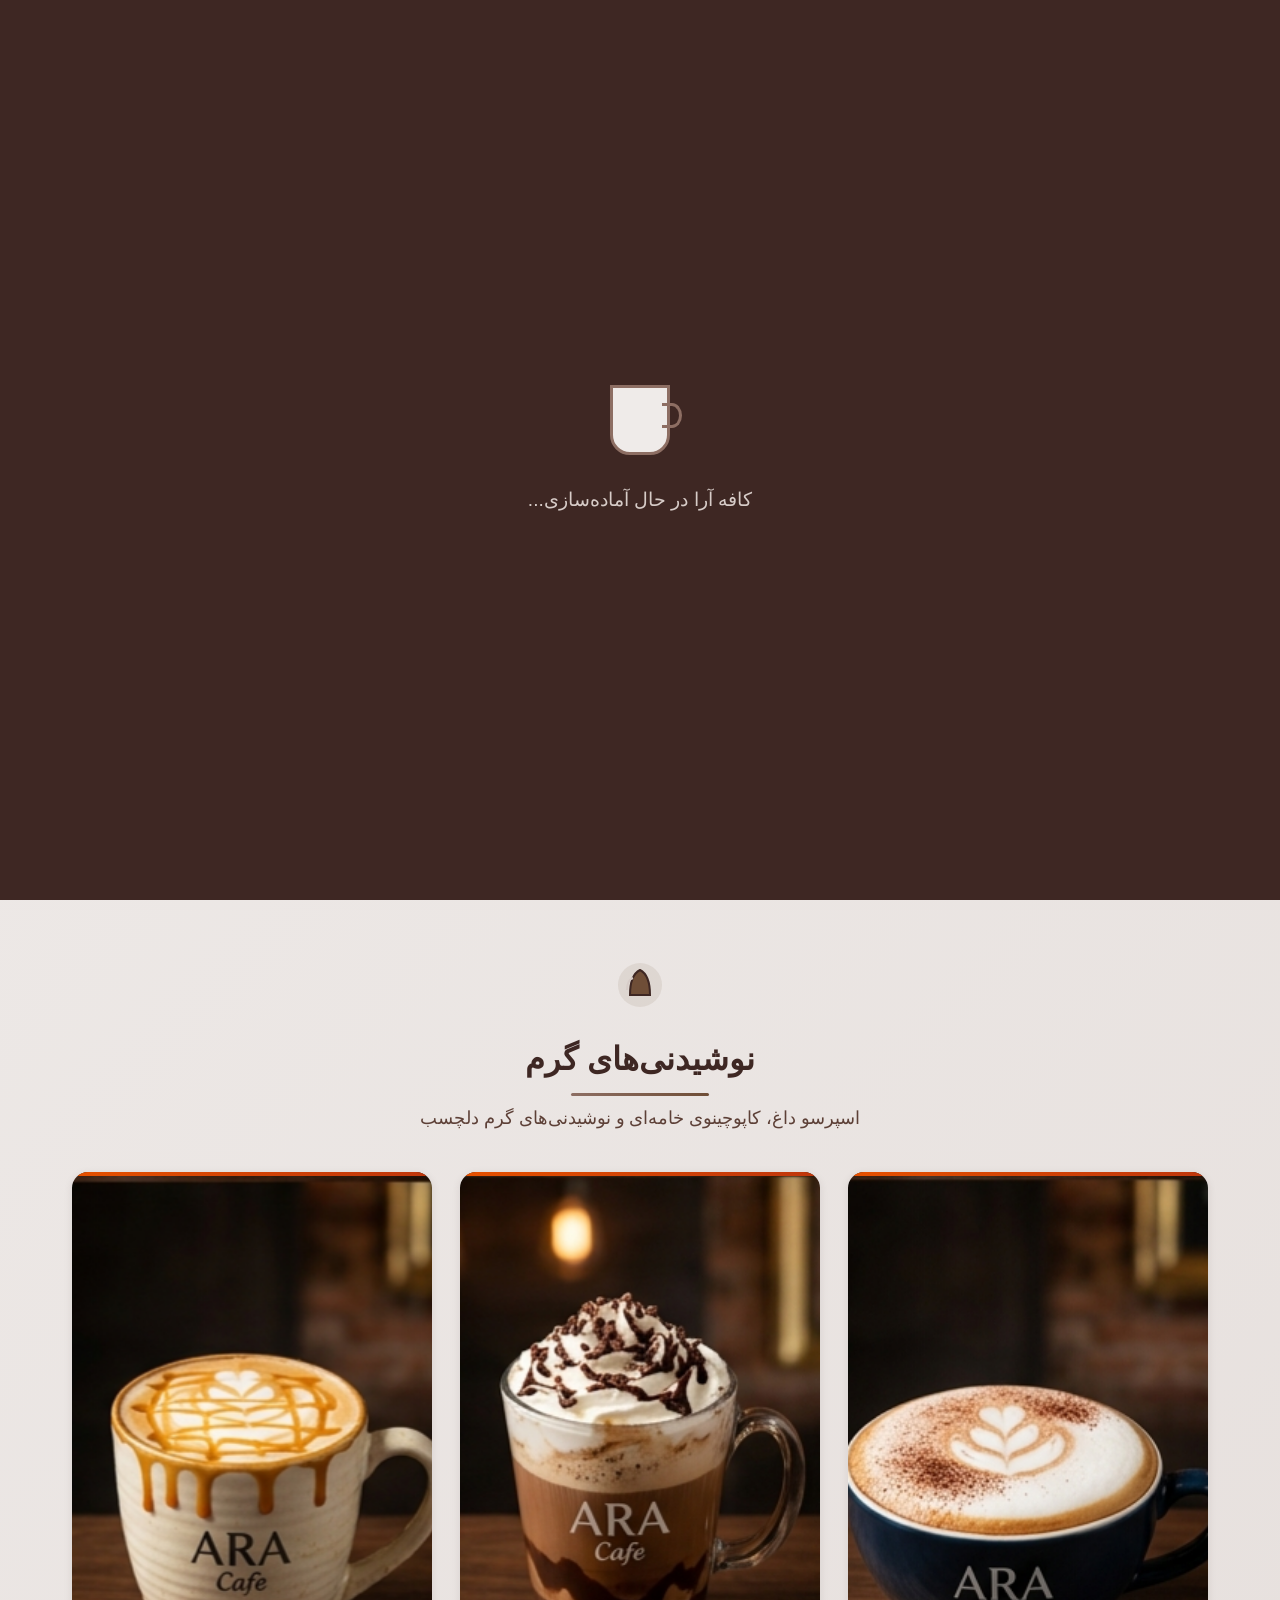
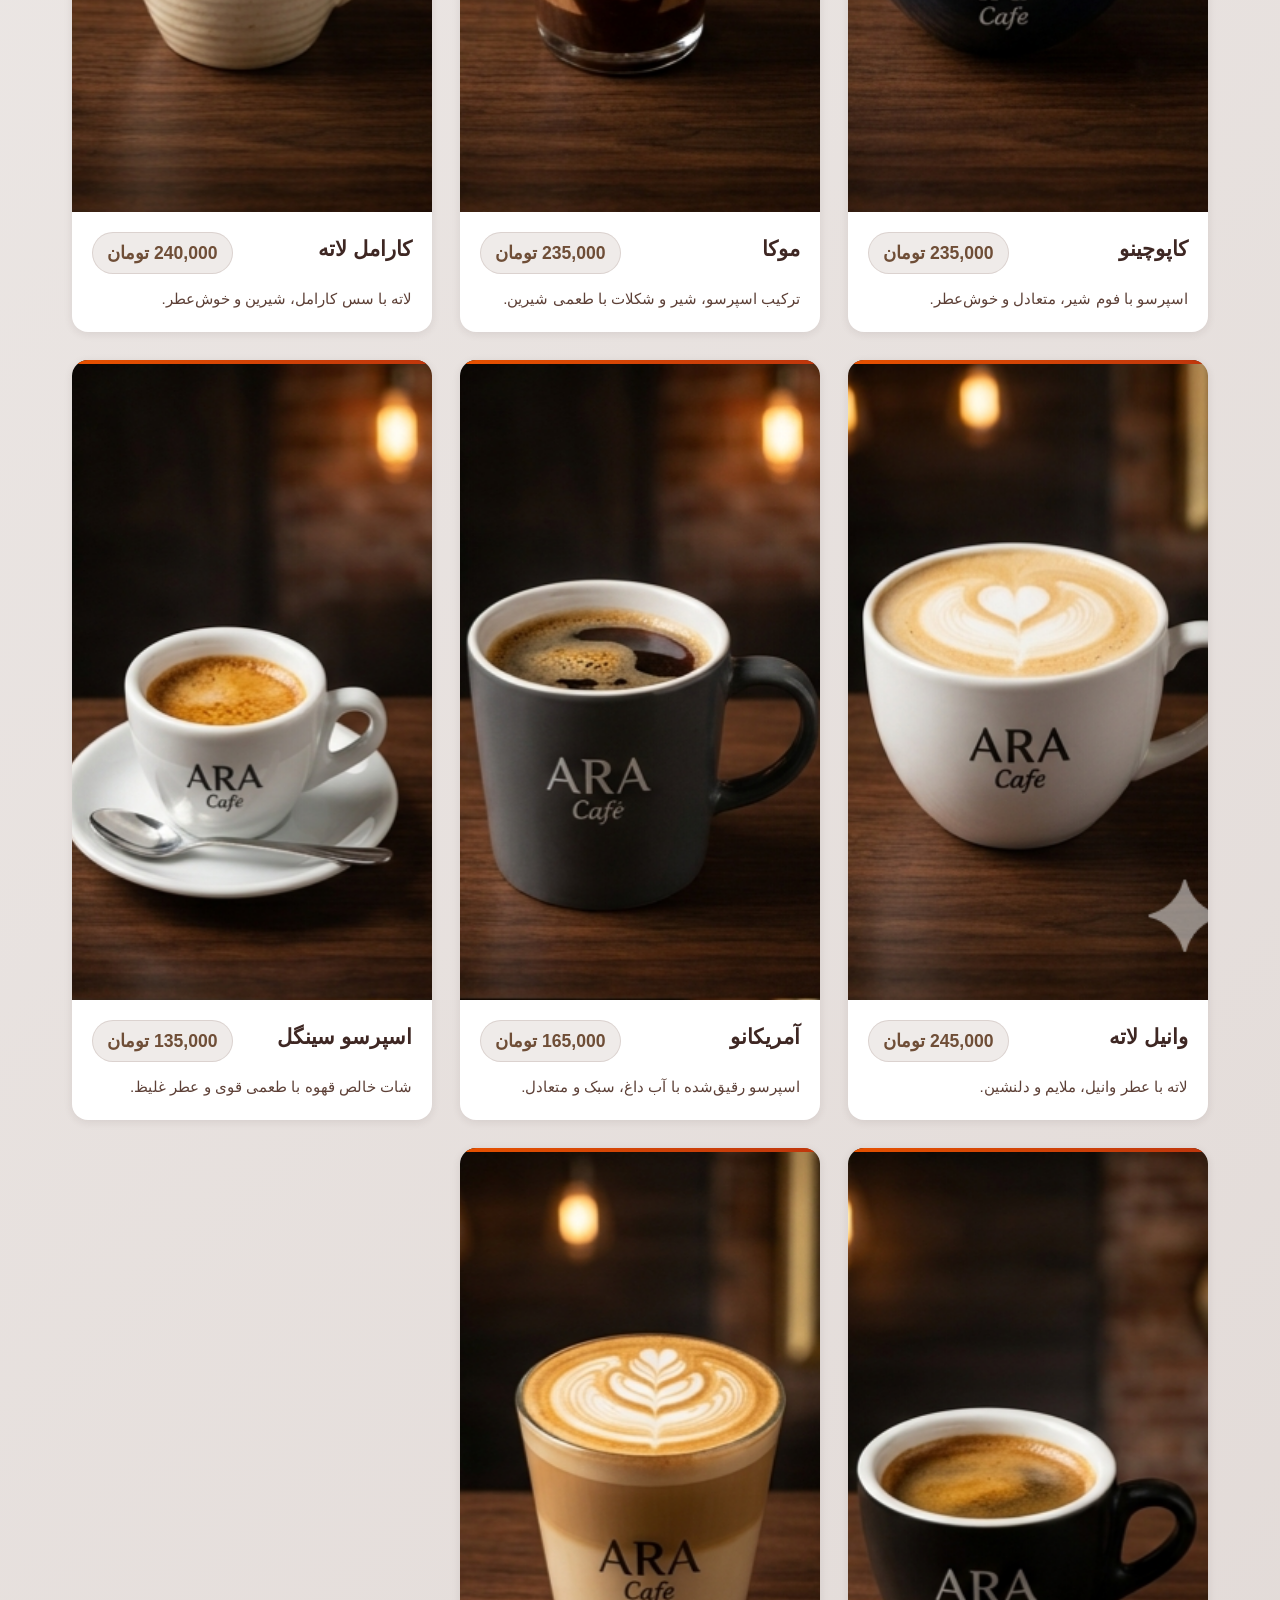
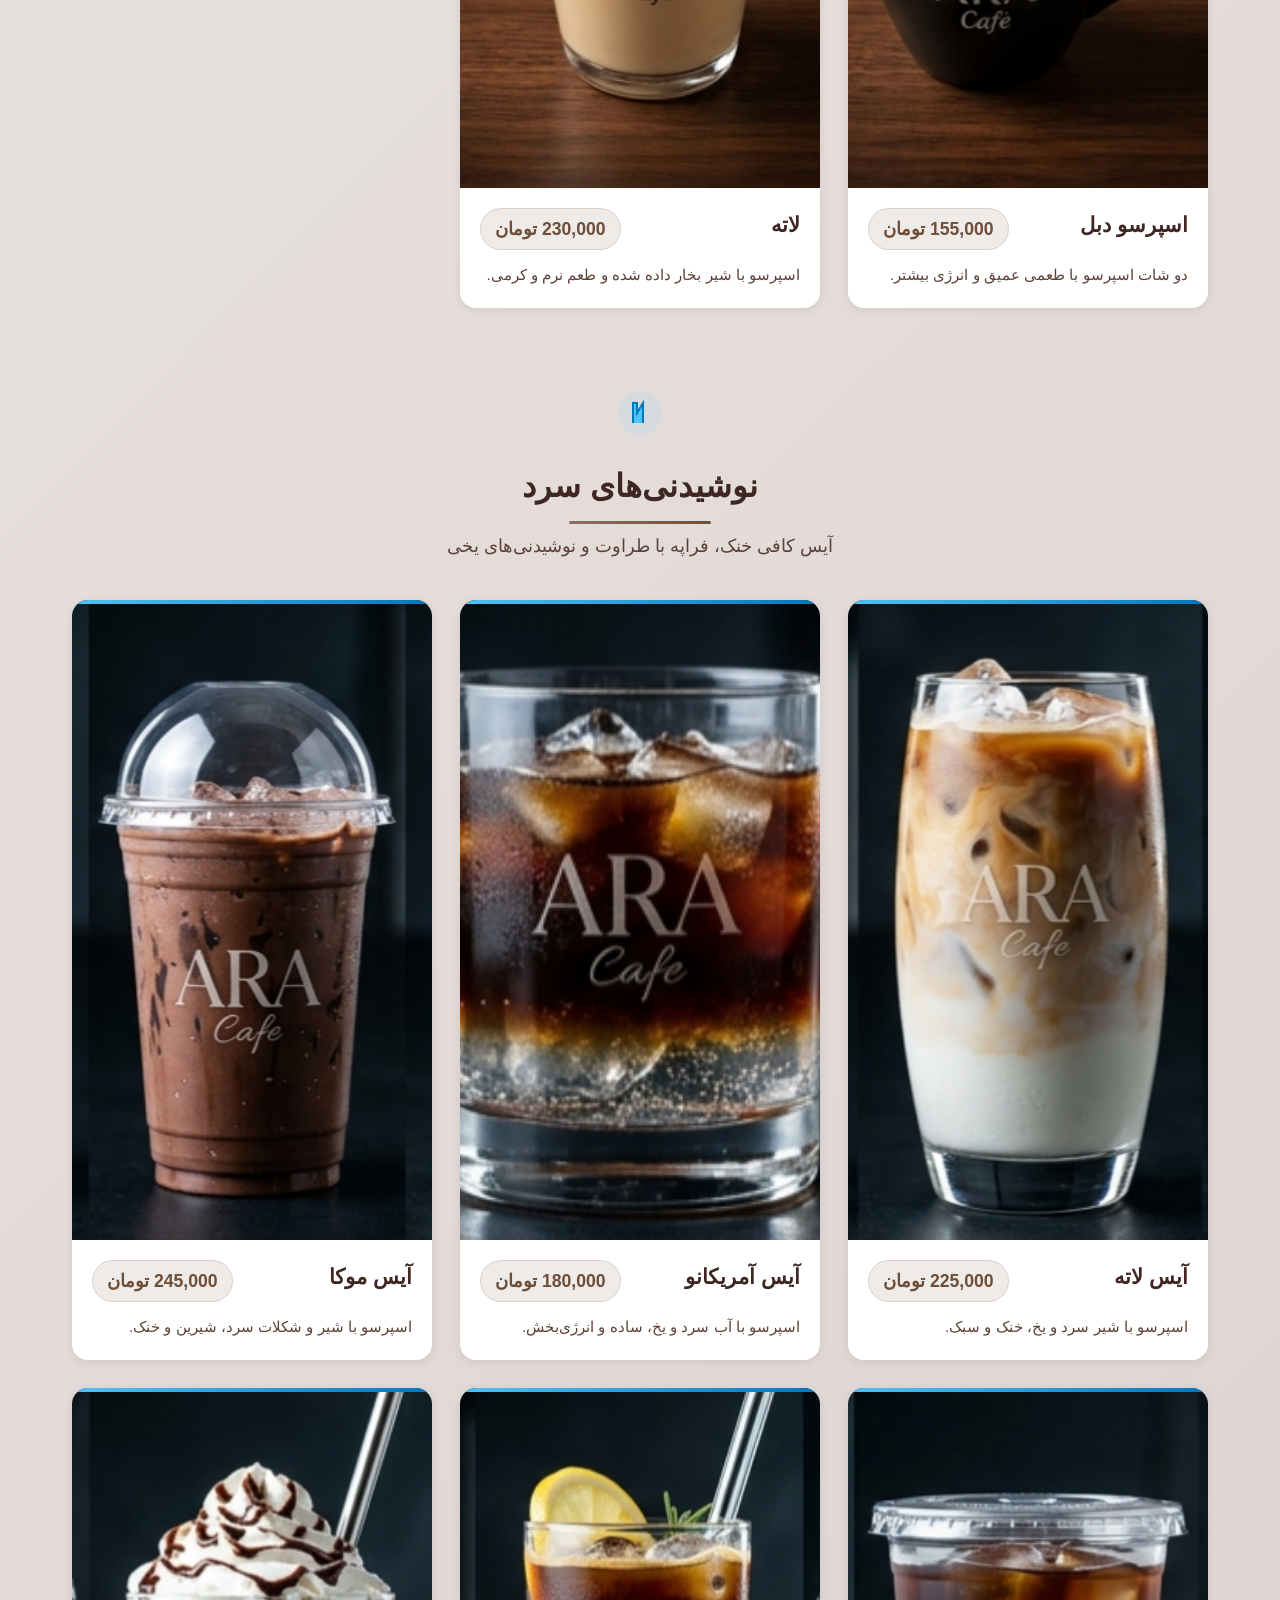
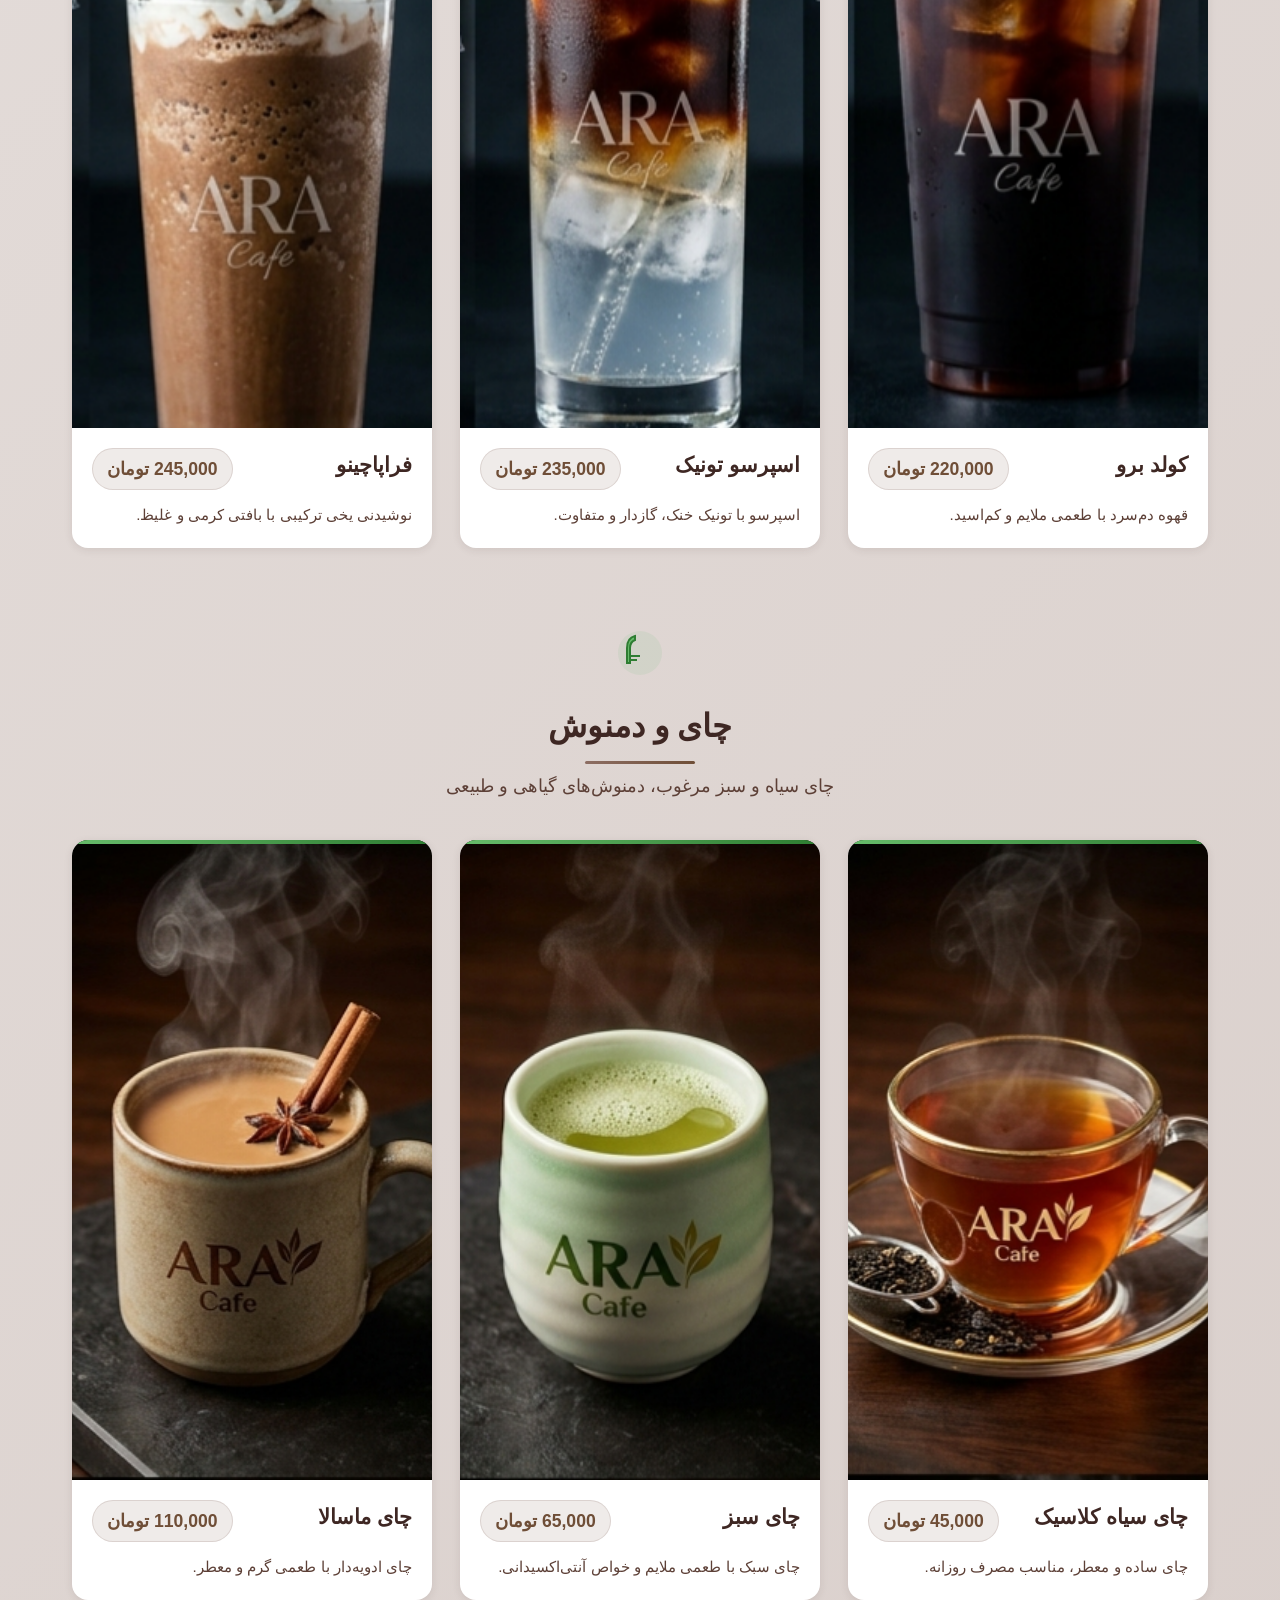
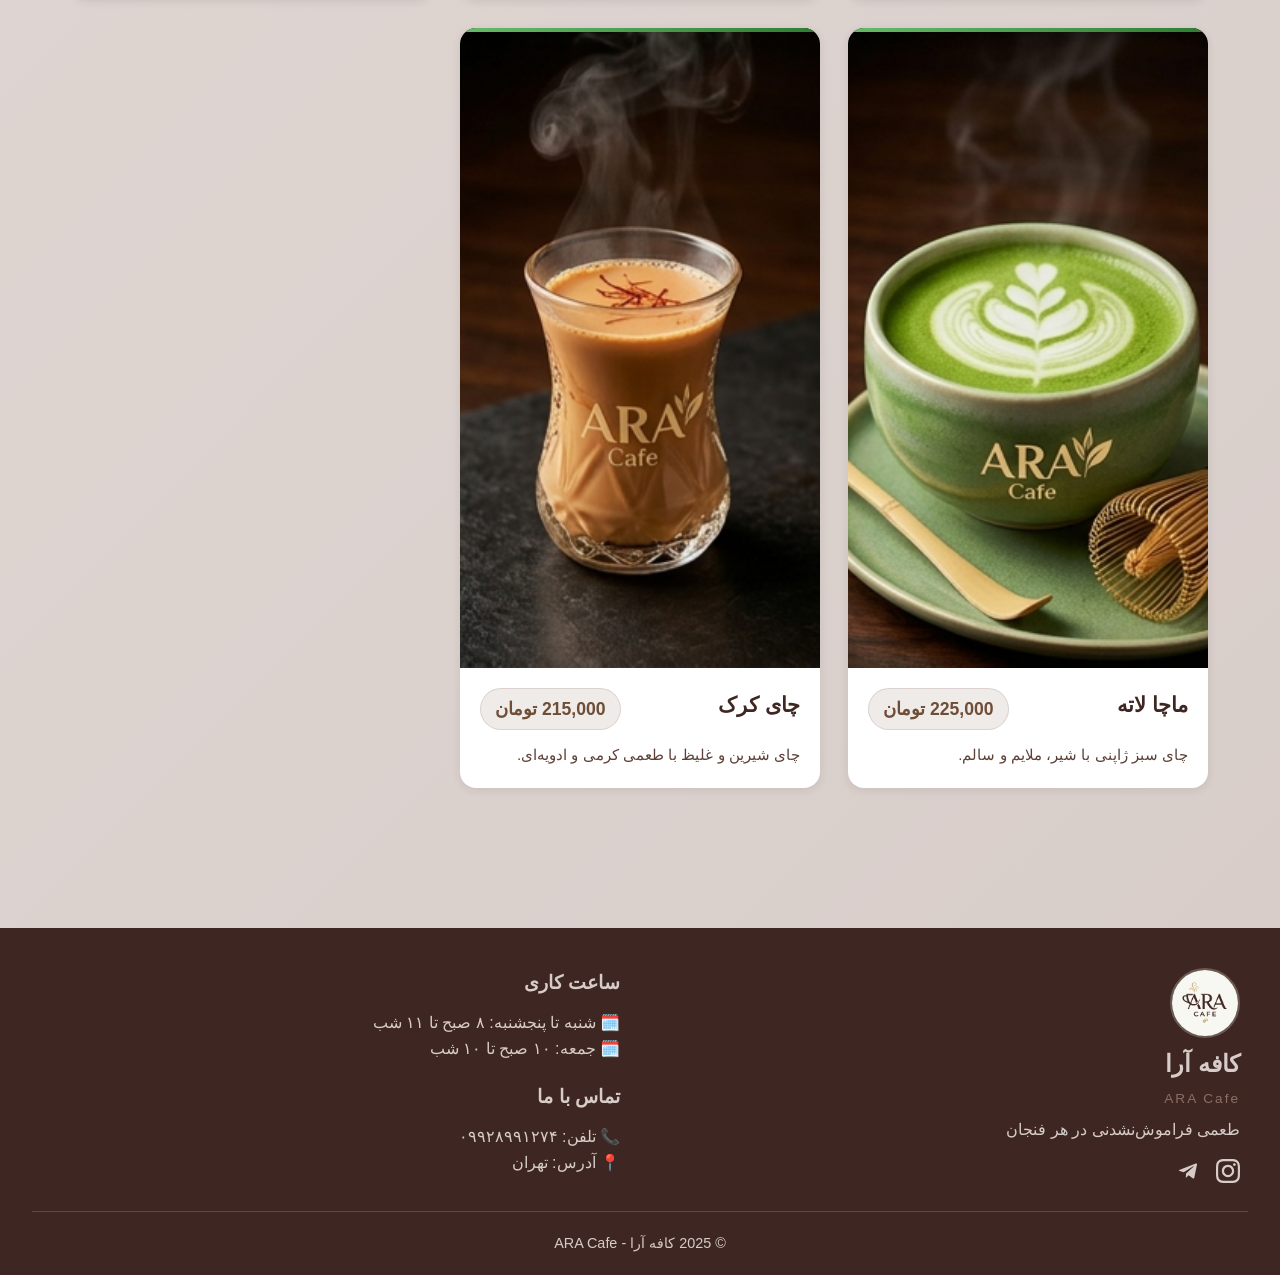
==== commit f4c6c491: "ادمین" ====
--- a/index.html
+++ b/index.html
@@ -80,9 +80,9 @@
             <img src="images/banner.jpg" alt="بنر کافه آرا" class="banner-image" width="695" height="1297" loading="eager" fetchpriority="high">
             <div class="banner-overlay">
                 <div class="banner-content">
-                    <div class="banner-logo">
-                        <img src="images/logo.png" alt="لوگوی کافه آرا" class="banner-logo-image" width="80" height="80">
-                    </div>
+                    <a href="admin.html" class="banner-logo" title="ورود به پنل مدیریت">
+                    <img src="images/logo.png" alt="لوگوی کافه آرا" class="banner-logo-image" width="80" height="80">
+                    </a>
                     <h1 class="banner-title">کافه آرا</h1>
                     <p class="banner-subtitle">ARA Cafe</p>
                     <p class="banner-description">طعمی به گرمی یک خاطره، به خنکی یک رویا</p>
@@ -189,4 +189,4 @@
 
     <script src="js/main.js"></script>
 </body>
-</html>+</html>
--- a/css/style.css
+++ b/css/style.css
@@ -1,13 +1,9 @@
-/* =============================================
-   CSS Variables & Reset
-   ============================================= */
 :root {
     --primary-color: #3E2723;
     --secondary-color: #6F4E37;
     --accent-color: #8D6E63;
     --light-cream: #EFEBE9;
     --dark-coffee: #4E342E;
-    --warm-brown: #795548;
     --gold: #D7CCC8;
     --white: #FFFFFF;
     --text-primary: #2C1810;
@@ -17,19 +13,11 @@
     --shadow-lg: 0 8px 32px rgba(62, 39, 35, 0.2);
     --transition: all 0.3s cubic-bezier(0.4, 0, 0.2, 1);
     --border-radius: 16px;
-    --border-radius-sm: 8px;
 }
 
-* {
-    margin: 0;
-    padding: 0;
-    box-sizing: border-box;
-}
+* { margin: 0; padding: 0; box-sizing: border-box; }
 
-html {
-    scroll-behavior: smooth;
-    font-size: 16px;
-}
+html { scroll-behavior: smooth; font-size: 16px; }
 
 body {
     font-family: 'Vazirmatn', 'Segoe UI', Tahoma, Geneva, Verdana, sans-serif;
@@ -39,1275 +27,170 @@
     overflow-x: hidden;
 }
 
-/* =============================================
-   Preloader
-   ============================================= */
 .preloader {
-    position: fixed;
-    top: 0;
-    left: 0;
-    width: 100%;
-    height: 100%;
-    background: var(--primary-color);
-    display: flex;
-    flex-direction: column;
-    align-items: center;
-    justify-content: center;
-    z-index: 1000;
+    position: fixed; top: 0; left: 0; width: 100%; height: 100%;
+    background: var(--primary-color); z-index: 1000;
+    display: flex; flex-direction: column; align-items: center; justify-content: center;
     transition: opacity 0.3s ease, visibility 0.3s ease;
 }
-
-.preloader.hidden {
-    opacity: 0;
-    visibility: hidden;
-    pointer-events: none;
-}
-
-.coffee-cup {
-    position: relative;
-    width: 80px;
-    height: 80px;
-    animation: bounce 2s infinite;
-}
-
-.cup {
-    position: relative;
-    width: 60px;
-    height: 70px;
-    background: var(--light-cream);
-    border: 3px solid var(--accent-color);
-    border-radius: 0 0 20px 20px;
-    margin: 0 auto;
-}
-
-.handle {
-    position: absolute;
-    right: -15px;
-    top: 15px;
-    width: 20px;
-    height: 25px;
-    border: 3px solid var(--accent-color);
-    border-left: none;
-    border-radius: 0 50% 50% 0;
-}
-
-.steam {
-    position: absolute;
-    top: -30px;
-    left: 50%;
-    transform: translateX(-50%);
-    display: flex;
-    gap: 8px;
-}
-
-.steam span {
-    display: block;
-    width: 8px;
-    height: 20px;
-    background: var(--gold);
-    border-radius: 50%;
-    animation: steam 2s infinite;
-    opacity: 0;
-}
-
+.preloader.hidden { opacity: 0; visibility: hidden; pointer-events: none; }
+.coffee-cup { position: relative; width: 80px; height: 80px; animation: bounce 2s infinite; }
+.cup { position: relative; width: 60px; height: 70px; background: var(--light-cream); border: 3px solid var(--accent-color); border-radius: 0 0 20px 20px; margin: 0 auto; }
+.handle { position: absolute; right: -15px; top: 15px; width: 20px; height: 25px; border: 3px solid var(--accent-color); border-left: none; border-radius: 0 50% 50% 0; }
+.steam { position: absolute; top: -30px; left: 50%; transform: translateX(-50%); display: flex; gap: 8px; }
+.steam span { display: block; width: 8px; height: 20px; background: var(--gold); border-radius: 50%; animation: steam 2s infinite; opacity: 0; }
 .steam span:nth-child(1) { animation-delay: 0s; }
 .steam span:nth-child(2) { animation-delay: 0.6s; }
 .steam span:nth-child(3) { animation-delay: 1.2s; }
+.loading-text { color: var(--gold); margin-top: 20px; font-size: 1.2rem; animation: pulse 1.5s infinite; }
 
-.loading-text {
-    color: var(--gold);
-    margin-top: 20px;
-    font-size: 1.2rem;
-    animation: pulse 1.5s infinite;
-}
+@keyframes bounce { 0%,100%{transform:translateY(0)} 50%{transform:translateY(-10px)} }
+@keyframes steam { 0%{opacity:0;transform:translateY(0)} 50%{opacity:1} 100%{opacity:0;transform:translateY(-20px)} }
+@keyframes pulse { 0%,100%{opacity:0.6} 50%{opacity:1} }
 
-@keyframes bounce {
-    0%, 100% { transform: translateY(0); }
-    50% { transform: translateY(-10px); }
-}
+.header { position: fixed; top: 0; left: 0; width: 100%; background: rgba(62,39,35,0.95); backdrop-filter: blur(10px); z-index: 100; box-shadow: var(--shadow-md); }
+.nav { max-width: 1200px; margin: 0 auto; padding: 1rem 2rem; display: flex; align-items: center; justify-content: space-between; }
+.logo { display: flex; align-items: center; gap: 12px; }
+.logo-image-container { width: 45px; height: 45px; border-radius: 50%; overflow: hidden; border: 2px solid rgba(215,204,200,0.4); transition: var(--transition); flex-shrink: 0; }
+.logo-image-container:hover { border-color: var(--gold); transform: rotate(-5deg) scale(1.1); }
+.logo-image { width: 100%; height: 100%; object-fit: cover; display: block; }
+.logo-text-container { display: flex; flex-direction: column; line-height: 1.2; }
+.logo-text { color: var(--gold); font-size: 1.3rem; font-weight: bold; }
+.logo-subtext { color: var(--accent-color); font-size: 0.7rem; letter-spacing: 2px; opacity: 0.8; }
+.nav-links { display: flex; gap: 24px; }
+.nav-link { color: var(--gold); text-decoration: none; font-size: 1rem; padding: 8px 16px; border-radius: 8px; transition: var(--transition); }
+.nav-link:hover { color: var(--white); background: rgba(141,110,99,0.2); }
 
-@keyframes steam {
-    0% { opacity: 0; transform: translateY(0); }
-    50% { opacity: 1; }
-    100% { opacity: 0; transform: translateY(-20px); }
-}
+.hero-banner { position: relative; width: 100%; min-height: 100vh; background: #000; overflow: hidden; }
+.banner-container { position: relative; width: 100%; height: 100vh; display: flex; align-items: center; justify-content: center; }
+.banner-image { position: absolute; top: 0; left: 0; width: 100%; height: 100%; object-fit: contain; object-position: center; opacity: 1; }
+.banner-overlay { position: relative; z-index: 2; width: 100%; height: 100%; display: flex; align-items: center; justify-content: center; background: transparent; }
+.banner-content { text-align: center; padding: 2rem; animation: fadeInUp 1.2s ease 0.3s backwards; }
+@keyframes fadeInUp { from{opacity:0;transform:translateY(40px)} to{opacity:1;transform:translateY(0)} }
+.banner-logo { margin-bottom: 24px; animation: logoFloat 3s ease-in-out infinite; }
+@keyframes logoFloat { 0%,100%{transform:translateY(0) scale(1)} 50%{transform:translateY(-10px) scale(1.05)} }
+.banner-logo-image { width: 100px; height: 100px; border-radius: 50%; object-fit: cover; border: 3px solid rgba(215,204,200,0.5); box-shadow: 0 8px 32px rgba(0,0,0,0.4); }
+.banner-title { font-size: 4rem; color: var(--gold); font-weight: bold; text-shadow: 0 4px 20px rgba(0,0,0,0.9), 0 2px 4px rgba(0,0,0,0.8); }
+.banner-subtitle { font-size: 1.2rem; color: var(--accent-color); letter-spacing: 4px; margin-bottom: 12px; text-shadow: 0 2px 10px rgba(0,0,0,0.8); }
+.banner-description { font-size: 1.3rem; color: var(--light-cream); margin-bottom: 40px; text-shadow: 0 2px 8px rgba(0,0,0,0.8); font-style: italic; }
+.banner-scroll { display: flex; flex-direction: column; align-items: center; gap: 8px; color: var(--gold); cursor: pointer; animation: bounce 2s infinite; text-shadow: 0 2px 8px rgba(0,0,0,0.7); }
+.banner-scroll:hover { color: var(--white); }
+.banner-scroll span { font-size: 0.9rem; opacity: 0.8; }
+.hero-decoration { position: absolute; bottom: -2px; left: 0; width: 100%; z-index: 3; }
+.wave { width: 100%; height: 80px; background: url("data:image/svg+xml,%3Csvg xmlns='http://www.w3.org/2000/svg' viewBox='0 0 1440 320'%3E%3Cpath fill='%23EFEBE9' d='M0,96L48,112C96,128,192,160,288,160C384,160,480,128,576,122.7C672,117,768,139,864,154.7C960,171,1056,181,1152,165.3C1248,149,1344,107,1392,85.3L1440,64L1440,320L1392,320C1344,320,1248,320,1152,320C1056,320,960,320,864,320C768,320,672,320,576,320C480,320,384,320,288,320C192,320,96,320,48,320L0,320Z'%3E%3C/path%3E%3C/svg%3E") no-repeat bottom; background-size: cover; }
 
-@keyframes pulse {
-    0%, 100% { opacity: 0.6; }
-    50% { opacity: 1; }
-}
+.main-content { max-width: 1200px; margin: 0 auto; padding: 60px 2rem; }
+.menu-section { margin-bottom: 80px; scroll-margin-top: 100px; }
+.section-header { text-align: center; margin-bottom: 40px; }
+.section-icon { margin-bottom: 16px; }
+.section-title { font-size: 2rem; color: var(--primary-color); margin-bottom: 8px; display: inline-block; position: relative; }
+.section-title::after { content: ''; display: block; width: 60%; height: 3px; background: linear-gradient(90deg, var(--accent-color), var(--secondary-color)); margin: 8px auto 0; border-radius: 2px; }
+.section-description { color: var(--text-secondary); font-size: 1.1rem; }
 
-/* =============================================
-   Header & Navigation
-   ============================================= */
-.header {
-    position: fixed;
-    top: 0;
-    left: 0;
-    width: 100%;
-    background: rgba(62, 39, 35, 0.95);
-    backdrop-filter: blur(10px);
-    -webkit-backdrop-filter: blur(10px);
-    z-index: 100;
-    box-shadow: var(--shadow-md);
-    transition: var(--transition);
-}
+.menu-grid { display: grid; grid-template-columns: repeat(auto-fill, minmax(280px, 1fr)); gap: 28px; }
+.menu-item { background: var(--white); border-radius: var(--border-radius); box-shadow: var(--shadow-sm); transition: var(--transition); cursor: pointer; position: relative; overflow: hidden; display: flex; flex-direction: column; }
+.menu-item:hover { transform: translateY(-10px); box-shadow: var(--shadow-lg); }
+.menu-item::before { content: ''; position: absolute; top: 0; left: 0; width: 100%; height: 4px; z-index: 2; }
+.menu-item[data-category="hot"]::before { background: linear-gradient(90deg, #E65100, #BF360C); }
+.menu-item[data-category="cold"]::before { background: linear-gradient(90deg, #4FC3F7, #0277BD); }
+.menu-item[data-category="tea"]::before { background: linear-gradient(90deg, #66BB6A, #2E7D32); }
+.menu-item-image { width: 100%; aspect-ratio: 9/16; overflow: hidden; background: rgba(141,110,99,0.05); flex-shrink: 0; }
+.menu-item-image img { width: 100%; height: 100%; object-fit: cover; object-position: center; transition: transform 0.5s ease; display: block; }
+.menu-item:hover .menu-item-image img { transform: scale(1.08); }
+.menu-item-icon { width: 100%; aspect-ratio: 9/16; display: flex; align-items: center; justify-content: center; background: linear-gradient(135deg, rgba(141,110,99,0.05), rgba(141,110,99,0.1)); flex-shrink: 0; }
+.menu-item-icon svg { width: 60px; height: 60px; opacity: 0.6; }
+.menu-item:hover .menu-item-icon svg { opacity: 0.8; transform: scale(1.1); }
+.item-content { padding: 20px; flex: 1; display: flex; flex-direction: column; gap: 12px; }
+.item-header { display: flex; justify-content: space-between; align-items: flex-start; gap: 12px; }
+.item-name { font-size: 1.3rem; color: var(--primary-color); font-weight: bold; margin: 0; }
+.item-price { font-size: 1.1rem; color: var(--secondary-color); font-weight: bold; background: var(--light-cream); padding: 6px 14px; border-radius: 25px; white-space: nowrap; border: 1px solid rgba(141,110,99,0.2); flex-shrink: 0; }
+.item-description { color: var(--text-secondary); font-size: 0.95rem; line-height: 1.7; margin: 0; }
+.menu-grid .empty-state { grid-column: 1/-1; text-align: center; padding: 60px 20px; color: #8D6E63; font-size: 1.2rem; background: rgba(255,255,255,0.5); border-radius: var(--border-radius); border: 2px dashed rgba(141,110,99,0.2); }
 
-.nav {
-    max-width: 1200px;
-    margin: 0 auto;
-    padding: 1rem 2rem;
-    display: flex;
-    align-items: center;
-    justify-content: space-between;
-}
+.back-to-top { position: fixed; bottom: 30px; left: 30px; width: 50px; height: 50px; background: var(--primary-color); color: var(--gold); border: 2px solid var(--accent-color); border-radius: 50%; cursor: pointer; display: flex; align-items: center; justify-content: center; z-index: 99; opacity: 0; visibility: hidden; transform: translateY(20px); transition: all 0.3s; box-shadow: 0 4px 16px rgba(62,39,35,0.3); }
+.back-to-top.visible { opacity: 1; visibility: visible; transform: translateY(0); }
+.back-to-top:hover { background: var(--accent-color); color: var(--white); transform: translateY(-5px); }
+.back-to-top.pulse { animation: backToTopPulse 0.5s ease; }
+@keyframes backToTopPulse { 0%{box-shadow:0 0 0 0 rgba(141,110,99,0.6)} 70%{box-shadow:0 0 0 15px rgba(141,110,99,0)} 100%{box-shadow:0 0 0 0 rgba(141,110,99,0)} }
 
-.logo {
-    display: flex;
-    align-items: center;
-    gap: 12px;
-}
+.footer { background: var(--primary-color); color: var(--gold); padding: 40px 2rem 20px; }
+.footer-content { max-width: 1200px; margin: 0 auto; display: grid; grid-template-columns: 1fr 1fr; gap: 40px; }
+.footer-logo-image { width: 70px; height: 70px; border-radius: 50%; object-fit: cover; border: 2px solid rgba(215,204,200,0.3); }
+.footer-info h3 { font-size: 1.5rem; margin-bottom: 4px; }
+.footer-subtitle { color: var(--accent-color); font-size: 0.85rem; letter-spacing: 2px; margin-bottom: 8px; }
+.social-links { display: flex; gap: 16px; margin-top: 16px; }
+.social-link { color: var(--gold); transition: var(--transition); }
+.social-link:hover { color: var(--white); transform: scale(1.2); }
+.footer-hours h4 { font-size: 1.2rem; margin-bottom: 12px; }
+.footer-contact { margin-top: 20px; }
+.footer-bottom { text-align: center; padding-top: 20px; margin-top: 20px; border-top: 1px solid rgba(215,204,200,0.2); font-size: 0.9rem; }
 
-.logo-image-container {
-    width: 45px;
-    height: 45px;
-    border-radius: 50%;
-    overflow: hidden;
-    border: 2px solid rgba(215, 204, 200, 0.4);
-    transition: var(--transition);
-    flex-shrink: 0;
-}
+.admin-body { background: #1a1a2e; color: #e0e0e0; min-height: 100vh; }
+.login-screen { display: flex; align-items: center; justify-content: center; min-height: 100vh; background: linear-gradient(135deg, #16213e 0%, #0f3460 100%); }
+.login-box { background: rgba(255,255,255,0.05); backdrop-filter: blur(20px); padding: 40px; border-radius: 24px; box-shadow: 0 20px 60px rgba(0,0,0,0.3); text-align: center; max-width: 400px; width: 90%; }
+.login-coffee { margin-bottom: 20px; animation: bounce 2s infinite; }
+.login-title { color: #D7CCC8; font-size: 1.8rem; margin-bottom: 4px; }
+.login-subtitle { color: #8D6E63; font-size: 0.85rem; letter-spacing: 2px; margin-bottom: 24px; }
+.login-form .form-group { margin-bottom: 16px; text-align: right; }
+.login-form label { display: block; margin-bottom: 6px; color: #8D6E63; font-size: 0.9rem; }
+.login-form input { width: 100%; padding: 12px 16px; background: rgba(255,255,255,0.1); border: 2px solid rgba(141,110,99,0.3); border-radius: 12px; color: #fff; font-size: 1rem; font-family: inherit; }
+.login-form input:focus { outline: none; border-color: var(--accent-color); }
+.login-error { color: #ff6b6b; font-size: 0.9rem; min-height: 24px; margin: 8px 0; }
+.login-btn { width: 100%; padding: 14px; background: var(--accent-color); color: #fff; border: none; border-radius: 12px; font-size: 1.1rem; cursor: pointer; display: flex; align-items: center; justify-content: center; gap: 8px; font-family: inherit; }
+.login-btn:hover { background: var(--secondary-color); }
 
-.logo-image-container:hover {
-    border-color: var(--gold);
-    transform: rotate(-5deg) scale(1.1);
-    box-shadow: 0 4px 16px rgba(0, 0, 0, 0.3);
-}
+.admin-header { background: rgba(26,26,46,0.95); padding: 1rem 2rem; display: flex; align-items: center; justify-content: space-between; border-bottom: 1px solid rgba(141,110,99,0.3); position: sticky; top: 0; z-index: 50; }
+.admin-logo { display: flex; align-items: center; gap: 12px; color: #D7CCC8; }
+.admin-actions { display: flex; gap: 12px; }
+.btn-preview, .btn-logout { padding: 8px 16px; border-radius: 8px; cursor: pointer; text-decoration: none; font-size: 0.9rem; border: none; font-family: inherit; }
+.btn-preview { background: rgba(79,195,247,0.2); color: #4FC3F7; }
+.btn-logout { background: rgba(255,107,107,0.2); color: #ff6b6b; }
+.admin-content { max-width: 1200px; margin: 0 auto; padding: 24px 2rem; }
+.add-item-section { background: rgba(255,255,255,0.05); border-radius: 16px; padding: 24px; margin-bottom: 32px; border: 1px solid rgba(141,110,99,0.2); }
+.add-item-section h3, .products-section h3 { color: #D7CCC8; margin-bottom: 20px; }
+.form-row { display: grid; grid-template-columns: 1fr 1fr; gap: 16px; margin-bottom: 16px; }
+.form-group { margin-bottom: 12px; }
+.form-group label { display: block; margin-bottom: 6px; color: #8D6E63; font-size: 0.9rem; }
+.form-group input, .form-group textarea, .form-group select { width: 100%; padding: 10px 14px; background: rgba(255,255,255,0.08); border: 1px solid rgba(141,110,99,0.3); border-radius: 8px; color: #fff; font-size: 0.95rem; font-family: inherit; }
+.form-group select option { background: #1a1a2e; color: #fff; }
+.btn-add { padding: 12px 24px; background: linear-gradient(135deg, #66BB6A, #43A047); color: #fff; border: none; border-radius: 8px; cursor: pointer; font-size: 1rem; font-family: inherit; }
+.products-filter { display: flex; gap: 8px; margin-bottom: 20px; flex-wrap: wrap; }
+.filter-btn { padding: 8px 16px; background: rgba(255,255,255,0.05); color: #8D6E63; border: 1px solid rgba(141,110,99,0.3); border-radius: 20px; cursor: pointer; font-size: 0.9rem; font-family: inherit; }
+.filter-btn.active { background: var(--accent-color); color: #fff; }
+.products-list { display: flex; flex-direction: column; gap: 12px; }
+.modal { display: none; position: fixed; top: 0; left: 0; width: 100%; height: 100%; background: rgba(0,0,0,0.7); z-index: 200; align-items: center; justify-content: center; }
+.modal.active { display: flex; }
+.modal-content { background: #1a1a2e; border-radius: 16px; padding: 24px; max-width: 500px; width: 90%; border: 1px solid rgba(141,110,99,0.3); }
+.modal-header { display: flex; justify-content: space-between; align-items: center; margin-bottom: 20px; }
+.modal-header h3 { color: #D7CCC8; }
+.modal-close { background: none; border: none; color: #ff6b6b; cursor: pointer; font-size: 1.5rem; }
+.btn-save { padding: 12px 24px; background: var(--accent-color); color: #fff; border: none; border-radius: 8px; cursor: pointer; width: 100%; font-size: 1rem; margin-top: 12px; font-family: inherit; }
 
-.logo-image {
-    width: 100%;
-    height: 100%;
-    object-fit: cover;
-    display: block;
-}
-
-.logo-text-container {
-    display: flex;
-    flex-direction: column;
-    line-height: 1.2;
-}
-
-.logo-text {
-    color: var(--gold);
-    font-size: 1.3rem;
-    font-weight: bold;
-    white-space: nowrap;
-}
-
-.logo-subtext {
-    color: var(--accent-color);
-    font-size: 0.7rem;
-    letter-spacing: 2px;
-    text-transform: uppercase;
-    opacity: 0.8;
-}
-
-.nav-links {
-    display: flex;
-    gap: 24px;
-}
-
-.nav-link {
-    color: var(--gold);
-    text-decoration: none;
-    font-size: 1rem;
-    padding: 8px 16px;
-    border-radius: var(--border-radius-sm);
-    transition: var(--transition);
-    position: relative;
-}
-
-.nav-link::after {
-    content: '';
-    position: absolute;
-    bottom: 0;
-    left: 50%;
-    transform: translateX(-50%) scaleX(0);
-    width: 80%;
-    height: 2px;
-    background: var(--gold);
-    transition: var(--transition);
-}
-
-.nav-link:hover::after {
-    transform: translateX(-50%) scaleX(1);
-}
-
-.nav-link:hover {
-    color: var(--white);
-    background: rgba(141, 110, 99, 0.2);
-}
-
-/* =============================================
-   Hero Banner Section
-   ============================================= */
-.hero-banner {
-    position: relative;
-    width: 100%;
-    min-height: 100vh;
-    background: #000000;
-    overflow: hidden;
-}
-
-.banner-container {
-    position: relative;
-    width: 100%;
-    height: 100vh;
-    display: flex;
-    align-items: center;
-    justify-content: center;
-}
-
-.banner-image {
-    position: absolute;
-    top: 0;
-    left: 0;
-    width: 100%;
-    height: 100%;
-    object-fit: contain;
-    object-position: center;
-    opacity: 1;
-    animation: none;
-}
-
-.banner-overlay {
-    position: relative;
-    z-index: 2;
-    width: 100%;
-    height: 100%;
-    display: flex;
-    align-items: center;
-    justify-content: center;
-    background: transparent;
-}
-
-.banner-content {
-    text-align: center;
-    padding: 2rem;
-    animation: bannerFadeInUp 1.2s ease 0.3s backwards;
-}
-
-@keyframes bannerFadeInUp {
-    from { opacity: 0; transform: translateY(40px); }
-    to { opacity: 1; transform: translateY(0); }
-}
-
-.banner-logo {
-    margin-bottom: 24px;
-    animation: logoFloat 3s ease-in-out infinite;
-}
-
-@keyframes logoFloat {
-    0%, 100% { transform: translateY(0) scale(1); }
-    50% { transform: translateY(-10px) scale(1.05); }
-}
-
-.banner-logo-image {
-    width: 100px;
-    height: 100px;
-    border-radius: 50%;
-    object-fit: cover;
-    border: 3px solid rgba(215, 204, 200, 0.5);
-    box-shadow: 0 8px 32px rgba(0, 0, 0, 0.4);
-    transition: var(--transition);
-}
-
-.banner-title {
-    font-size: 4rem;
-    color: var(--gold);
-    margin-bottom: 8px;
-    font-weight: bold;
-    text-shadow: 0 4px 20px rgba(0, 0, 0, 0.9), 0 2px 4px rgba(0, 0, 0, 0.8);
-}
-
-.banner-subtitle {
-    font-size: 1.2rem;
-    color: var(--accent-color);
-    letter-spacing: 4px;
-    margin-bottom: 12px;
-    text-shadow: 0 2px 10px rgba(0, 0, 0, 0.8);
-}
-
-.banner-description {
-    font-size: 1.3rem;
-    color: var(--light-cream);
-    margin-bottom: 40px;
-    text-shadow: 0 2px 8px rgba(0, 0, 0, 0.8);
-    font-style: italic;
-}
-
-.banner-scroll {
-    display: flex;
-    flex-direction: column;
-    align-items: center;
-    gap: 8px;
-    color: var(--gold);
-    cursor: pointer;
-    animation: bounce 2s infinite;
-    transition: var(--transition);
-    text-shadow: 0 2px 8px rgba(0, 0, 0, 0.7);
-}
-
-.banner-scroll:hover {
-    color: var(--white);
-}
-
-.banner-scroll span {
-    font-size: 0.9rem;
-    opacity: 0.8;
-}
-
-.hero-decoration {
-    position: absolute;
-    bottom: -2px;
-    left: 0;
-    width: 100%;
-    z-index: 3;
-}
-
-.wave {
-    width: 100%;
-    height: 80px;
-    background: url("data:image/svg+xml,%3Csvg xmlns='http://www.w3.org/2000/svg' viewBox='0 0 1440 320'%3E%3Cpath fill='%23EFEBE9' d='M0,96L48,112C96,128,192,160,288,160C384,160,480,128,576,122.7C672,117,768,139,864,154.7C960,171,1056,181,1152,165.3C1248,149,1344,107,1392,85.3L1440,64L1440,320L1392,320C1344,320,1248,320,1152,320C1056,320,960,320,864,320C768,320,672,320,576,320C480,320,384,320,288,320C192,320,96,320,48,320L0,320Z'%3E%3C/path%3E%3C/svg%3E") no-repeat bottom;
-    background-size: cover;
-}
-
-/* =============================================
-   Menu Sections
-   ============================================= */
-.main-content {
-    max-width: 1200px;
-    margin: 0 auto;
-    padding: 60px 2rem;
-}
-
-.menu-section {
-    margin-bottom: 80px;
-    scroll-margin-top: 100px;
-}
-
-.section-header {
-    text-align: center;
-    margin-bottom: 40px;
-}
-
-.section-icon {
-    margin-bottom: 16px;
-}
-
-.section-title {
-    font-size: 2rem;
-    color: var(--primary-color);
-    margin-bottom: 8px;
-    position: relative;
-    display: inline-block;
-}
-
-.section-title::after {
-    content: '';
-    display: block;
-    width: 60%;
-    height: 3px;
-    background: linear-gradient(90deg, var(--accent-color), var(--secondary-color));
-    margin: 8px auto 0;
-    border-radius: 2px;
-}
-
-.section-description {
-    color: var(--text-secondary);
-    font-size: 1.1rem;
-}
-
-/* =============================================
-   Menu Grid
-   ============================================= */
-.menu-grid {
-    display: grid;
-    grid-template-columns: repeat(auto-fill, minmax(280px, 1fr));
-    gap: 28px;
-}
-
-.menu-item {
-    background: var(--white);
-    border-radius: var(--border-radius);
-    box-shadow: var(--shadow-sm);
-    transition: var(--transition);
-    cursor: pointer;
-    position: relative;
-    overflow: hidden;
-    display: flex;
-    flex-direction: column;
-}
-
-.menu-item:hover {
-    transform: translateY(-10px);
-    box-shadow: var(--shadow-lg);
-}
-
-.menu-item::before {
-    content: '';
-    position: absolute;
-    top: 0;
-    left: 0;
-    width: 100%;
-    height: 4px;
-    z-index: 2;
-}
-
-.menu-item[data-category="hot"]::before {
-    background: linear-gradient(90deg, #E65100, #BF360C);
-}
-
-.menu-item[data-category="cold"]::before {
-    background: linear-gradient(90deg, #4FC3F7, #0277BD);
-}
-
-.menu-item[data-category="tea"]::before {
-    background: linear-gradient(90deg, #66BB6A, #2E7D32);
-}
-
-.menu-item-image {
-    width: 100%;
-    aspect-ratio: 9 / 16;
-    overflow: hidden;
-    position: relative;
-    background: rgba(141, 110, 99, 0.05);
-    flex-shrink: 0;
-}
-
-.menu-item-image img {
-    width: 100%;
-    height: 100%;
-    object-fit: cover;
-    object-position: center;
-    transition: transform 0.5s ease;
-    display: block;
-}
-
-.menu-item:hover .menu-item-image img {
-    transform: scale(1.08);
-}
-
-.menu-item-icon {
-    width: 100%;
-    aspect-ratio: 9 / 16;
-    display: flex;
-    align-items: center;
-    justify-content: center;
-    background: linear-gradient(135deg, rgba(141, 110, 99, 0.05), rgba(141, 110, 99, 0.1));
-    flex-shrink: 0;
-}
-
-.menu-item-icon svg {
-    width: 60px;
-    height: 60px;
-    opacity: 0.6;
-    transition: var(--transition);
-}
-
-.menu-item:hover .menu-item-icon svg {
-    opacity: 0.8;
-    transform: scale(1.1);
-}
-
-.item-content {
-    padding: 20px;
-    flex: 1;
-    display: flex;
-    flex-direction: column;
-    gap: 12px;
-}
-
-.item-header {
-    display: flex;
-    justify-content: space-between;
-    align-items: flex-start;
-    gap: 12px;
-}
-
-.item-name {
-    font-size: 1.3rem;
-    color: var(--primary-color);
-    font-weight: bold;
-    line-height: 1.4;
-    margin: 0;
-}
-
-.item-price {
-    font-size: 1.1rem;
-    color: var(--secondary-color);
-    font-weight: bold;
-    background: var(--light-cream);
-    padding: 6px 14px;
-    border-radius: 25px;
-    white-space: nowrap;
-    border: 1px solid rgba(141, 110, 99, 0.2);
-    flex-shrink: 0;
-}
-
-.item-description {
-    color: var(--text-secondary);
-    font-size: 0.95rem;
-    line-height: 1.7;
-    margin: 0;
-}
-
-.menu-item-image::after {
-    content: '';
-    position: absolute;
-    bottom: 0;
-    left: 0;
-    width: 100%;
-    height: 40%;
-    background: linear-gradient(to top, rgba(62, 39, 35, 0.4), transparent);
-    opacity: 0;
-    transition: opacity 0.3s ease;
-    pointer-events: none;
-}
-
-.menu-item:hover .menu-item-image::after {
-    opacity: 1;
-}
-
-.menu-grid .empty-state {
-    grid-column: 1 / -1;
-    text-align: center;
-    padding: 60px 20px;
-    color: #8D6E63;
-    font-size: 1.2rem;
-    background: rgba(255, 255, 255, 0.5);
-    border-radius: var(--border-radius);
-    border: 2px dashed rgba(141, 110, 99, 0.2);
-}
-
-@keyframes fadeInUp {
-    from { opacity: 0; transform: translateY(30px); }
-    to { opacity: 1; transform: translateY(0); }
-}
-
-.menu-item:nth-child(1) { animation-delay: 0.1s; }
-.menu-item:nth-child(2) { animation-delay: 0.2s; }
-.menu-item:nth-child(3) { animation-delay: 0.3s; }
-.menu-item:nth-child(4) { animation-delay: 0.4s; }
-.menu-item:nth-child(5) { animation-delay: 0.5s; }
-.menu-item:nth-child(6) { animation-delay: 0.6s; }
-.menu-item:nth-child(7) { animation-delay: 0.7s; }
-.menu-item:nth-child(8) { animation-delay: 0.8s; }
-
-/* =============================================
-   Back to Top Button
-   ============================================= */
-.back-to-top {
-    position: fixed;
-    bottom: 30px;
-    left: 30px;
-    width: 50px;
-    height: 50px;
-    background: var(--primary-color);
-    color: var(--gold);
-    border: 2px solid var(--accent-color);
-    border-radius: 50%;
-    cursor: pointer;
-    display: flex;
-    align-items: center;
-    justify-content: center;
-    z-index: 99;
-    opacity: 0;
-    visibility: hidden;
-    transform: translateY(20px);
-    transition: all 0.3s cubic-bezier(0.4, 0, 0.2, 1);
-    box-shadow: 0 4px 16px rgba(62, 39, 35, 0.3);
-    font-family: inherit;
-}
-
-.back-to-top.visible {
-    opacity: 1;
-    visibility: visible;
-    transform: translateY(0);
-}
-
-.back-to-top:hover {
-    background: var(--accent-color);
-    color: var(--white);
-    border-color: var(--gold);
-    transform: translateY(-5px);
-    box-shadow: 0 8px 24px rgba(62, 39, 35, 0.4);
-}
-
-.back-to-top:active {
-    transform: translateY(-2px) scale(0.95);
-}
-
-.back-to-top.pulse {
-    animation: backToTopPulse 0.5s ease;
-}
-
-@keyframes backToTopPulse {
-    0% { box-shadow: 0 0 0 0 rgba(141, 110, 99, 0.6); }
-    70% { box-shadow: 0 0 0 15px rgba(141, 110, 99, 0); }
-    100% { box-shadow: 0 0 0 0 rgba(141, 110, 99, 0); }
-}
-
-/* =============================================
-   Footer
-   ============================================= */
-.footer {
-    background: var(--primary-color);
-    color: var(--gold);
-    padding: 40px 2rem 20px;
-}
-
-.footer-content {
-    max-width: 1200px;
-    margin: 0 auto;
-    display: grid;
-    grid-template-columns: 1fr 1fr;
-    gap: 40px;
-}
-
-.footer-logo {
-    margin-bottom: 16px;
-}
-
-.footer-logo-image {
-    width: 70px;
-    height: 70px;
-    border-radius: 50%;
-    object-fit: cover;
-    border: 2px solid rgba(215, 204, 200, 0.3);
-    box-shadow: 0 4px 16px rgba(0, 0, 0, 0.3);
-    transition: var(--transition);
-}
-
-.footer-logo-image:hover {
-    transform: scale(1.1);
-    border-color: var(--gold);
-}
-
-.footer-info h3 {
-    font-size: 1.5rem;
-    margin-bottom: 4px;
-}
-
-.footer-subtitle {
-    color: var(--accent-color);
-    font-size: 0.85rem;
-    letter-spacing: 2px;
-    margin-bottom: 8px;
-}
-
-.social-links {
-    display: flex;
-    gap: 16px;
-    margin-top: 16px;
-}
-
-.social-link {
-    color: var(--gold);
-    transition: var(--transition);
-}
-
-.social-link:hover {
-    color: var(--white);
-    transform: scale(1.2);
-}
-
-.footer-hours h4 {
-    font-size: 1.2rem;
-    margin-bottom: 12px;
-}
-
-.footer-contact {
-    margin-top: 20px;
-}
-
-.footer-contact h4 {
-    font-size: 1.1rem;
-    margin-bottom: 8px;
-}
-
-.footer-contact p {
-    font-size: 0.9rem;
-    margin-bottom: 4px;
-    opacity: 0.9;
-}
-
-.footer-bottom {
-    text-align: center;
-    padding-top: 20px;
-    margin-top: 20px;
-    border-top: 1px solid rgba(215, 204, 200, 0.2);
-    font-size: 0.9rem;
-}
-
-/* =============================================
-   Admin Styles
-   ============================================= */
-.admin-body {
-    background: #1a1a2e;
-    color: #e0e0e0;
-    min-height: 100vh;
-}
-
-.login-screen {
-    display: flex;
-    align-items: center;
-    justify-content: center;
-    min-height: 100vh;
-    background: linear-gradient(135deg, #16213e 0%, #0f3460 100%);
-}
-
-.login-box {
-    background: rgba(255, 255, 255, 0.05);
-    backdrop-filter: blur(20px);
-    padding: 40px;
-    border-radius: 24px;
-    box-shadow: 0 20px 60px rgba(0, 0, 0, 0.3);
-    text-align: center;
-    max-width: 400px;
-    width: 90%;
-}
-
-.login-coffee {
-    margin-bottom: 20px;
-    animation: bounce 2s infinite;
-}
-
-.login-title {
-    color: #D7CCC8;
-    font-size: 1.8rem;
-    margin-bottom: 4px;
-}
-
-.login-subtitle {
-    color: #8D6E63;
-    font-size: 0.85rem;
-    letter-spacing: 2px;
-    margin-bottom: 24px;
-}
-
-.login-form .form-group {
-    margin-bottom: 16px;
-    text-align: right;
-}
-
-.login-form label {
-    display: block;
-    margin-bottom: 6px;
-    color: #8D6E63;
-    font-size: 0.9rem;
-}
-
-.login-form input {
-    width: 100%;
-    padding: 12px 16px;
-    background: rgba(255, 255, 255, 0.1);
-    border: 2px solid rgba(141, 110, 99, 0.3);
-    border-radius: 12px;
-    color: #fff;
-    font-size: 1rem;
-    transition: var(--transition);
-    font-family: inherit;
-}
-
-.login-form input:focus {
-    outline: none;
-    border-color: var(--accent-color);
-    background: rgba(255, 255, 255, 0.15);
-}
-
-.login-error {
-    color: #ff6b6b;
-    font-size: 0.9rem;
-    min-height: 24px;
-    margin: 8px 0;
-}
-
-.login-btn {
-    width: 100%;
-    padding: 14px;
-    background: var(--accent-color);
-    color: #fff;
-    border: none;
-    border-radius: 12px;
-    font-size: 1.1rem;
-    cursor: pointer;
-    display: flex;
-    align-items: center;
-    justify-content: center;
-    gap: 8px;
-    transition: var(--transition);
-    font-family: inherit;
-}
-
-.login-btn:hover {
-    background: var(--secondary-color);
-    transform: translateY(-2px);
-}
-
-.admin-header {
-    background: rgba(26, 26, 46, 0.95);
-    backdrop-filter: blur(10px);
-    padding: 1rem 2rem;
-    display: flex;
-    align-items: center;
-    justify-content: space-between;
-    border-bottom: 1px solid rgba(141, 110, 99, 0.3);
-    position: sticky;
-    top: 0;
-    z-index: 50;
-}
-
-.admin-logo {
-    display: flex;
-    align-items: center;
-    gap: 12px;
-    color: #D7CCC8;
-}
-
-.admin-actions {
-    display: flex;
-    gap: 12px;
-}
-
-.btn-preview,
-.btn-logout {
-    padding: 8px 16px;
-    border-radius: 8px;
-    display: flex;
-    align-items: center;
-    gap: 8px;
-    cursor: pointer;
-    transition: var(--transition);
-    text-decoration: none;
-    font-size: 0.9rem;
-    font-family: inherit;
-}
-
-.btn-preview {
-    background: rgba(79, 195, 247, 0.2);
-    color: #4FC3F7;
-    border: 1px solid rgba(79, 195, 247, 0.3);
-}
-
-.btn-preview:hover {
-    background: rgba(79, 195, 247, 0.3);
-}
-
-.btn-logout {
-    background: rgba(255, 107, 107, 0.2);
-    color: #ff6b6b;
-    border: 1px solid rgba(255, 107, 107, 0.3);
-}
-
-.btn-logout:hover {
-    background: rgba(255, 107, 107, 0.3);
-}
-
-.admin-content {
-    max-width: 1200px;
-    margin: 0 auto;
-    padding: 24px 2rem;
-}
-
-.add-item-section {
-    background: rgba(255, 255, 255, 0.05);
-    border-radius: 16px;
-    padding: 24px;
-    margin-bottom: 32px;
-    border: 1px solid rgba(141, 110, 99, 0.2);
-}
-
-.add-item-section h3,
-.products-section h3 {
-    color: #D7CCC8;
-    margin-bottom: 20px;
-    font-size: 1.3rem;
-}
-
-.form-row {
-    display: grid;
-    grid-template-columns: 1fr 1fr;
-    gap: 16px;
-    margin-bottom: 16px;
-}
-
-.form-group {
-    margin-bottom: 12px;
-}
-
-.form-group label {
-    display: block;
-    margin-bottom: 6px;
-    color: #8D6E63;
-    font-size: 0.9rem;
-}
-
-.form-group input,
-.form-group textarea,
-.form-group select {
-    width: 100%;
-    padding: 10px 14px;
-    background: rgba(255, 255, 255, 0.08);
-    border: 1px solid rgba(141, 110, 99, 0.3);
-    border-radius: 8px;
-    color: #fff;
-    font-size: 0.95rem;
-    transition: var(--transition);
-    font-family: inherit;
-}
-
-.form-group input:focus,
-.form-group textarea:focus,
-.form-group select:focus {
-    outline: none;
-    border-color: var(--accent-color);
-    background: rgba(255, 255, 255, 0.12);
-}
-
-.form-group select option {
-    background: #1a1a2e;
-    color: #fff;
-}
-
-.btn-add {
-    padding: 12px 24px;
-    background: linear-gradient(135deg, #66BB6A, #43A047);
-    color: #fff;
-    border: none;
-    border-radius: 8px;
-    cursor: pointer;
-    display: flex;
-    align-items: center;
-    gap: 8px;
-    font-size: 1rem;
-    transition: var(--transition);
-    font-family: inherit;
-}
-
-.btn-add:hover {
-    transform: translateY(-2px);
-    box-shadow: 0 4px 16px rgba(102, 187, 106, 0.3);
-}
-
-.products-filter {
-    display: flex;
-    gap: 8px;
-    margin-bottom: 20px;
-    flex-wrap: wrap;
-}
-
-.filter-btn {
-    padding: 8px 16px;
-    background: rgba(255, 255, 255, 0.05);
-    color: #8D6E63;
-    border: 1px solid rgba(141, 110, 99, 0.3);
-    border-radius: 20px;
-    cursor: pointer;
-    transition: var(--transition);
-    font-size: 0.9rem;
-    font-family: inherit;
-}
-
-.filter-btn.active {
-    background: var(--accent-color);
-    color: #fff;
-    border-color: var(--accent-color);
-}
-
-.filter-btn:hover {
-    background: rgba(141, 110, 99, 0.3);
-}
-
-.products-list {
-    display: flex;
-    flex-direction: column;
-    gap: 12px;
-}
-
-.modal {
-    display: none;
-    position: fixed;
-    top: 0;
-    left: 0;
-    width: 100%;
-    height: 100%;
-    background: rgba(0, 0, 0, 0.7);
-    z-index: 200;
-    align-items: center;
-    justify-content: center;
-}
-
-.modal.active {
-    display: flex;
-}
-
-.modal-content {
-    background: #1a1a2e;
-    border-radius: 16px;
-    padding: 24px;
-    max-width: 500px;
-    width: 90%;
-    max-height: 90vh;
-    overflow-y: auto;
-    border: 1px solid rgba(141, 110, 99, 0.3);
-}
-
-.modal-header {
-    display: flex;
-    justify-content: space-between;
-    align-items: center;
-    margin-bottom: 20px;
-}
-
-.modal-header h3 {
-    color: #D7CCC8;
-}
-
-.modal-close {
-    background: none;
-    border: none;
-    color: #ff6b6b;
-    cursor: pointer;
-    transition: var(--transition);
-}
-
-.modal-close:hover {
-    transform: rotate(90deg);
-}
-
-.btn-save {
-    padding: 12px 24px;
-    background: var(--accent-color);
-    color: #fff;
-    border: none;
-    border-radius: 8px;
-    cursor: pointer;
-    width: 100%;
-    font-size: 1rem;
-    transition: var(--transition);
-    font-family: inherit;
-    margin-top: 12px;
-}
-
-.btn-save:hover {
-    background: var(--secondary-color);
-}
-
-/* =============================================
-   Responsive Design
-   ============================================= */
 @media (max-width: 768px) {
-    .nav {
-        flex-direction: column;
-        gap: 12px;
-        padding: 1rem;
-    }
-    
-    .nav-links {
-        gap: 8px;
-        flex-wrap: wrap;
-        justify-content: center;
-    }
-    
-    .nav-link {
-        font-size: 0.9rem;
-        padding: 6px 12px;
-    }
-    
-    .hero-banner {
-        min-height: auto;
-    }
-    
-    .banner-container {
-        height: auto;
-        min-height: 100vh;
-    }
-    
-    .banner-image {
-        position: relative;
-        width: 100%;
-        height: auto;
-    }
-    
-    .banner-overlay {
-        position: absolute;
-        top: 0;
-        left: 0;
-    }
-    
-    .banner-logo-image {
-        width: 70px;
-        height: 70px;
-    }
-    
-    .banner-title {
-        font-size: 2.5rem;
-    }
-    
-    .banner-description {
-        font-size: 1rem;
-        margin-bottom: 30px;
-    }
-    
-    .main-content {
-        padding: 40px 1rem;
-    }
-    
-    .menu-grid {
-        grid-template-columns: 1fr;
-        gap: 16px;
-    }
-    
-    .menu-item {
-        flex-direction: row !important;
-        align-items: center;
-        gap: 16px;
-        padding: 16px;
-    }
-    
-    .menu-item-image {
-        width: 100px;
-        height: 130px;
-        aspect-ratio: auto;
-        border-radius: 12px;
-        flex-shrink: 0;
-    }
-    
-    .menu-item-image img {
-        border-radius: 12px;
-    }
-    
-    .menu-item-icon {
-        width: 100px;
-        height: 130px;
-        aspect-ratio: auto;
-        border-radius: 12px;
-        flex-shrink: 0;
-    }
-    
-    .menu-item-icon svg {
-        width: 40px;
-        height: 40px;
-    }
-    
-    .item-content {
-        padding: 0;
-        gap: 8px;
-        flex: 1;
-    }
-    
-    .item-header {
-        flex-direction: column;
-        gap: 6px;
-    }
-    
-    .item-name {
-        font-size: 1.1rem;
-    }
-    
-    .item-price {
-        font-size: 0.95rem;
-        padding: 4px 10px;
-        align-self: flex-start;
-    }
-    
-    .item-description {
-        font-size: 0.9rem;
-        line-height: 1.5;
-    }
-    
-    .menu-item::before {
-        width: 4px;
-        height: 100%;
-        top: 0;
-        left: auto;
-        right: 0;
-    }
-    
-    .menu-item:hover {
-        transform: translateY(-4px);
-    }
-    
-    .footer-content {
-        grid-template-columns: 1fr;
-        text-align: center;
-    }
-    
-    .social-links {
-        justify-content: center;
-    }
-    
-    .form-row {
-        grid-template-columns: 1fr;
-    }
-    
-    .admin-header {
-        flex-direction: column;
-        gap: 12px;
-        text-align: center;
-    }
-    
-    .admin-actions {
-        justify-content: center;
-    }
-    
-    .back-to-top {
-        bottom: 20px;
-        left: 20px;
-        width: 44px;
-        height: 44px;
-    }
-    
-    .back-to-top svg {
-        width: 20px;
-        height: 20px;
-    }
+    .nav { flex-direction: column; gap: 12px; padding: 1rem; }
+    .nav-links { gap: 8px; flex-wrap: wrap; justify-content: center; }
+    .banner-container { height: auto; min-height: 100vh; }
+    .banner-image { position: relative; width: 100%; height: auto; }
+    .banner-overlay { position: absolute; top: 0; left: 0; }
+    .banner-title { font-size: 2.5rem; }
+    .main-content { padding: 40px 1rem; }
+    .menu-grid { grid-template-columns: 1fr; gap: 16px; }
+    .menu-item { flex-direction: row !important; align-items: center; gap: 16px; padding: 16px; }
+    .menu-item-image { width: 100px; height: 130px; aspect-ratio: auto; border-radius: 12px; flex-shrink: 0; }
+    .menu-item-icon { width: 100px; height: 130px; aspect-ratio: auto; border-radius: 12px; }
+    .menu-item-icon svg { width: 40px; height: 40px; }
+    .item-content { padding: 0; gap: 8px; flex: 1; }
+    .item-header { flex-direction: column; gap: 6px; }
+    .item-name { font-size: 1.1rem; }
+    .item-price { font-size: 0.95rem; padding: 4px 10px; align-self: flex-start; }
+    .menu-item::before { width: 4px; height: 100%; top: 0; left: auto; right: 0; }
+    .footer-content { grid-template-columns: 1fr; text-align: center; }
+    .form-row { grid-template-columns: 1fr; }
 }
 
 @media (max-width: 480px) {
-    .banner-title {
-        font-size: 1.8rem;
-    }
-    
-    .section-title {
-        font-size: 1.5rem;
-    }
-    
-    .menu-item-image {
-        width: 80px;
-        height: 110px;
-    }
-    
-    .menu-item-icon {
-        width: 80px;
-        height: 110px;
-    }
-    
-    .item-name {
-        font-size: 1rem;
-    }
-    
-    .item-price {
-        font-size: 0.85rem;
-        padding: 3px 8px;
-    }
-    
-    .item-description {
-        font-size: 0.8rem;
-    }
-    
-    .admin-content {
-        padding: 16px 1rem;
-    }
+    .banner-title { font-size: 1.8rem; }
+    .menu-item-image { width: 80px; height: 110px; }
+    .menu-item-icon { width: 80px; height: 110px; }
+    .item-name { font-size: 1rem; }
 }
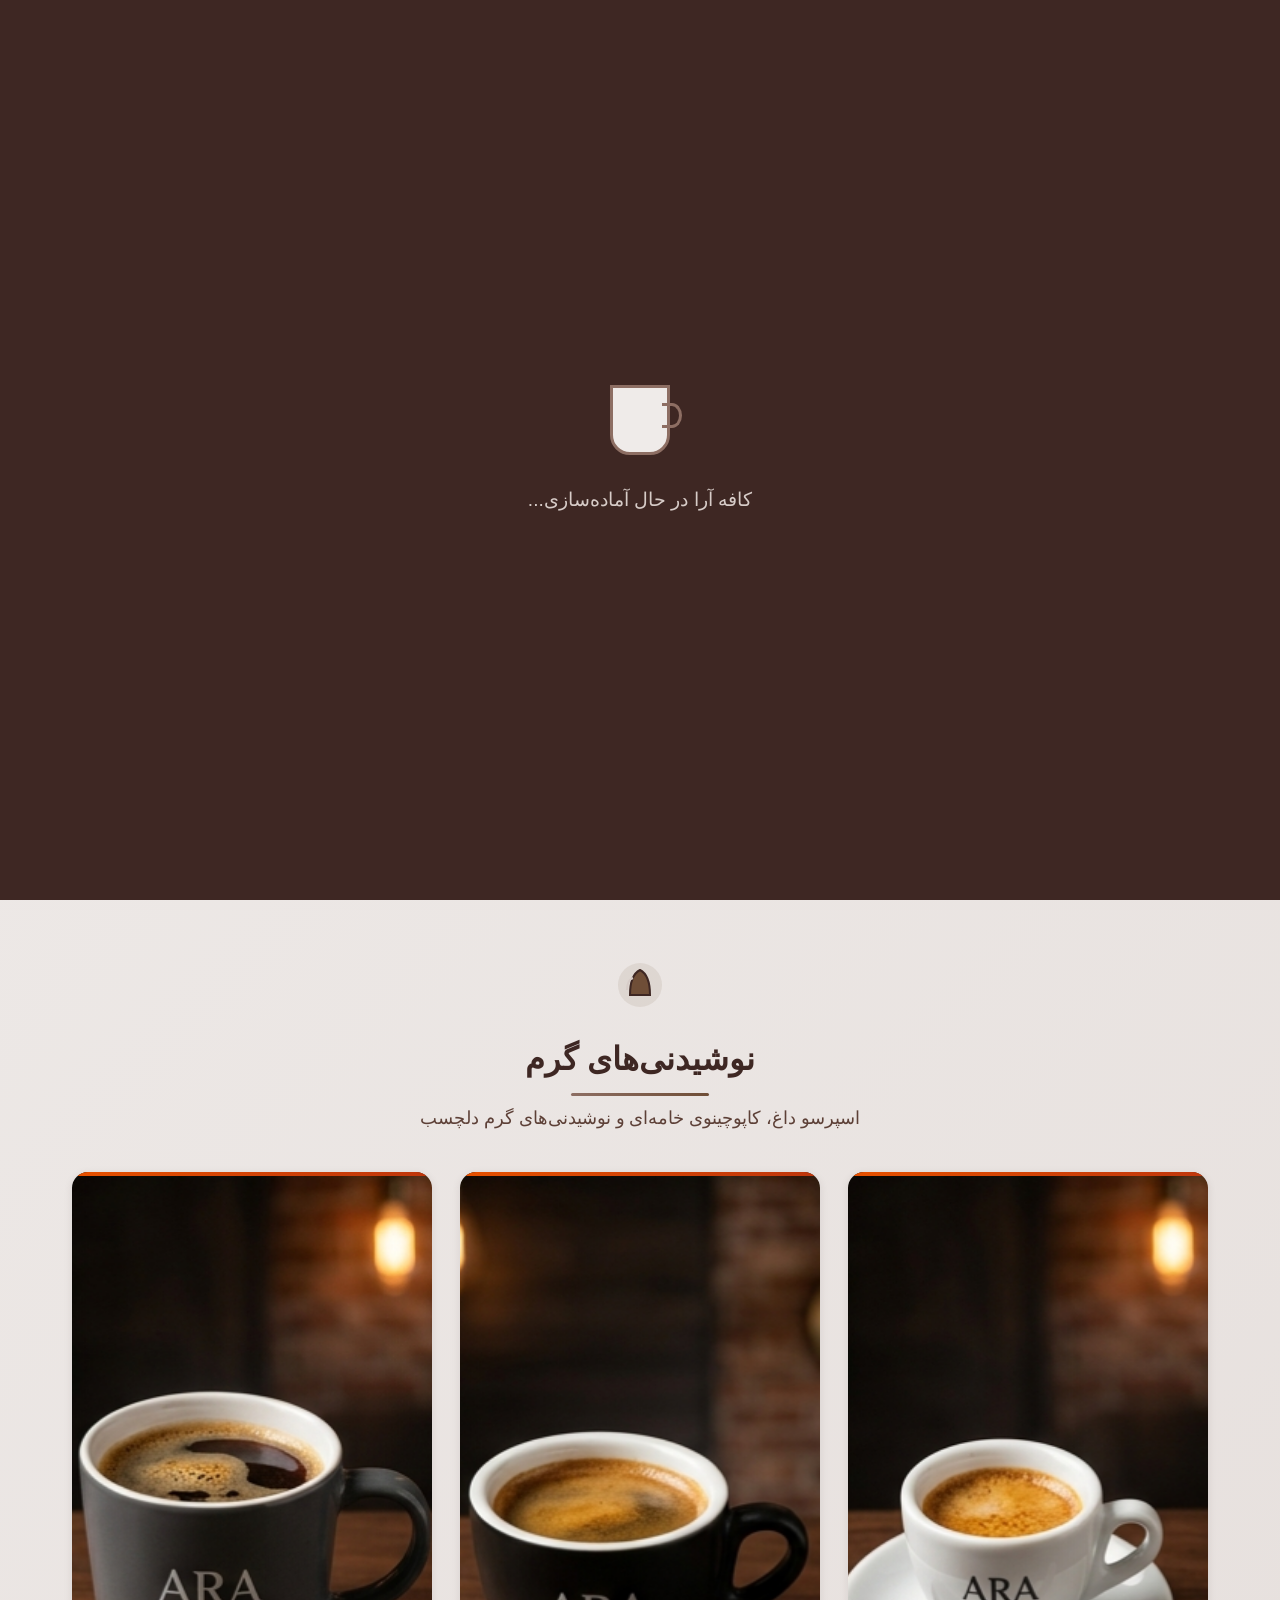
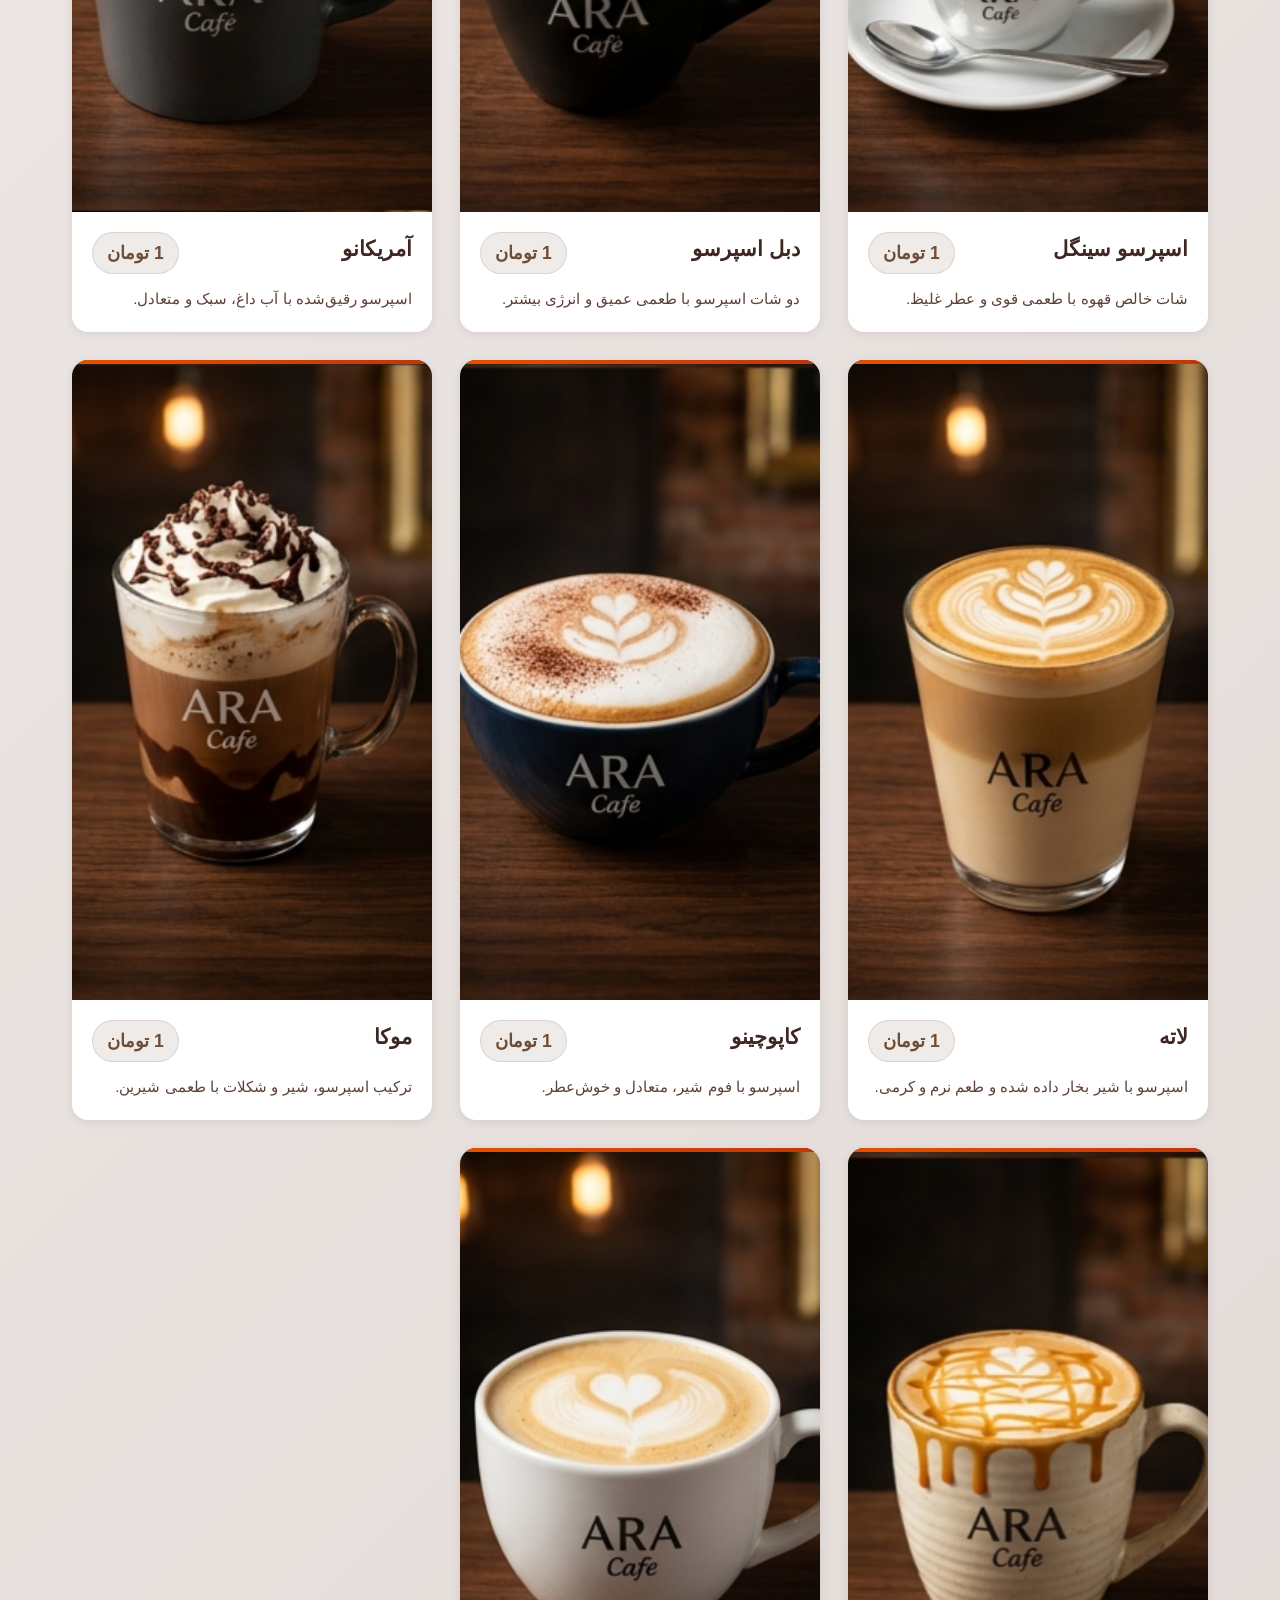
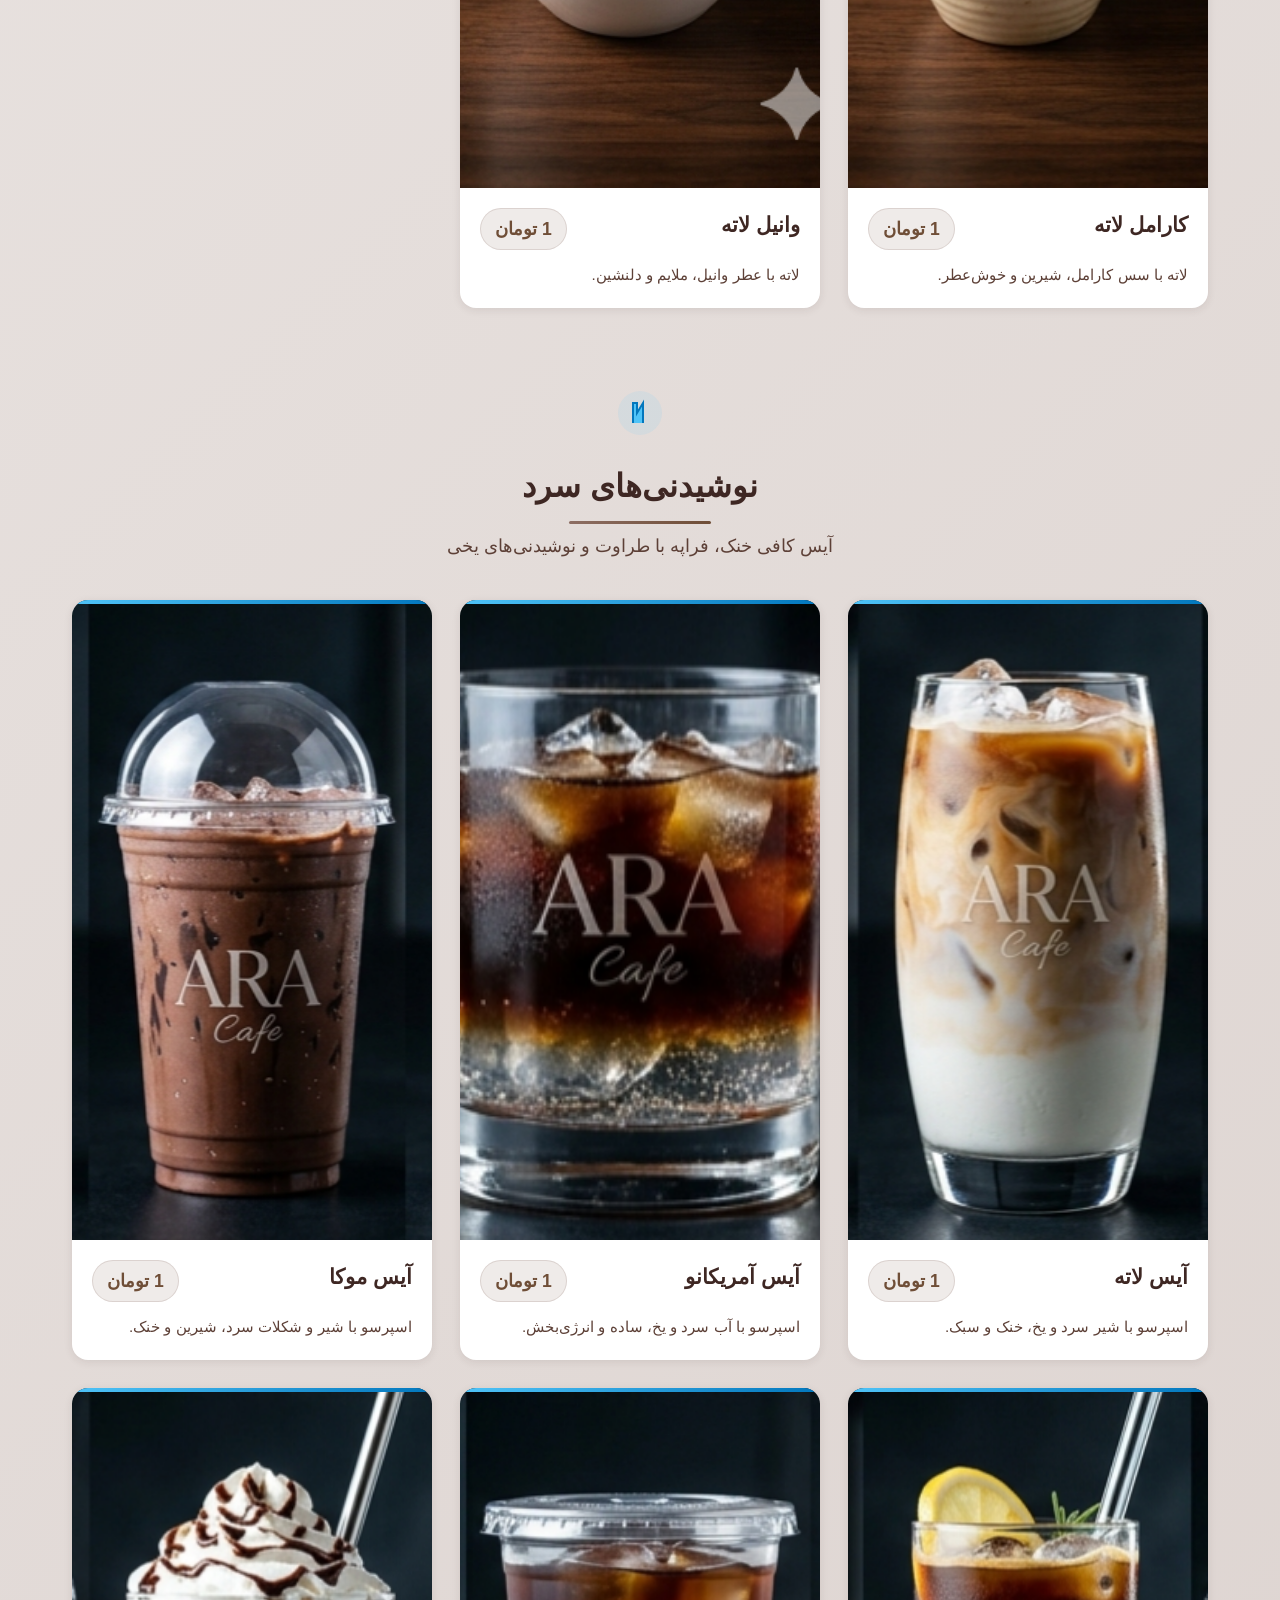
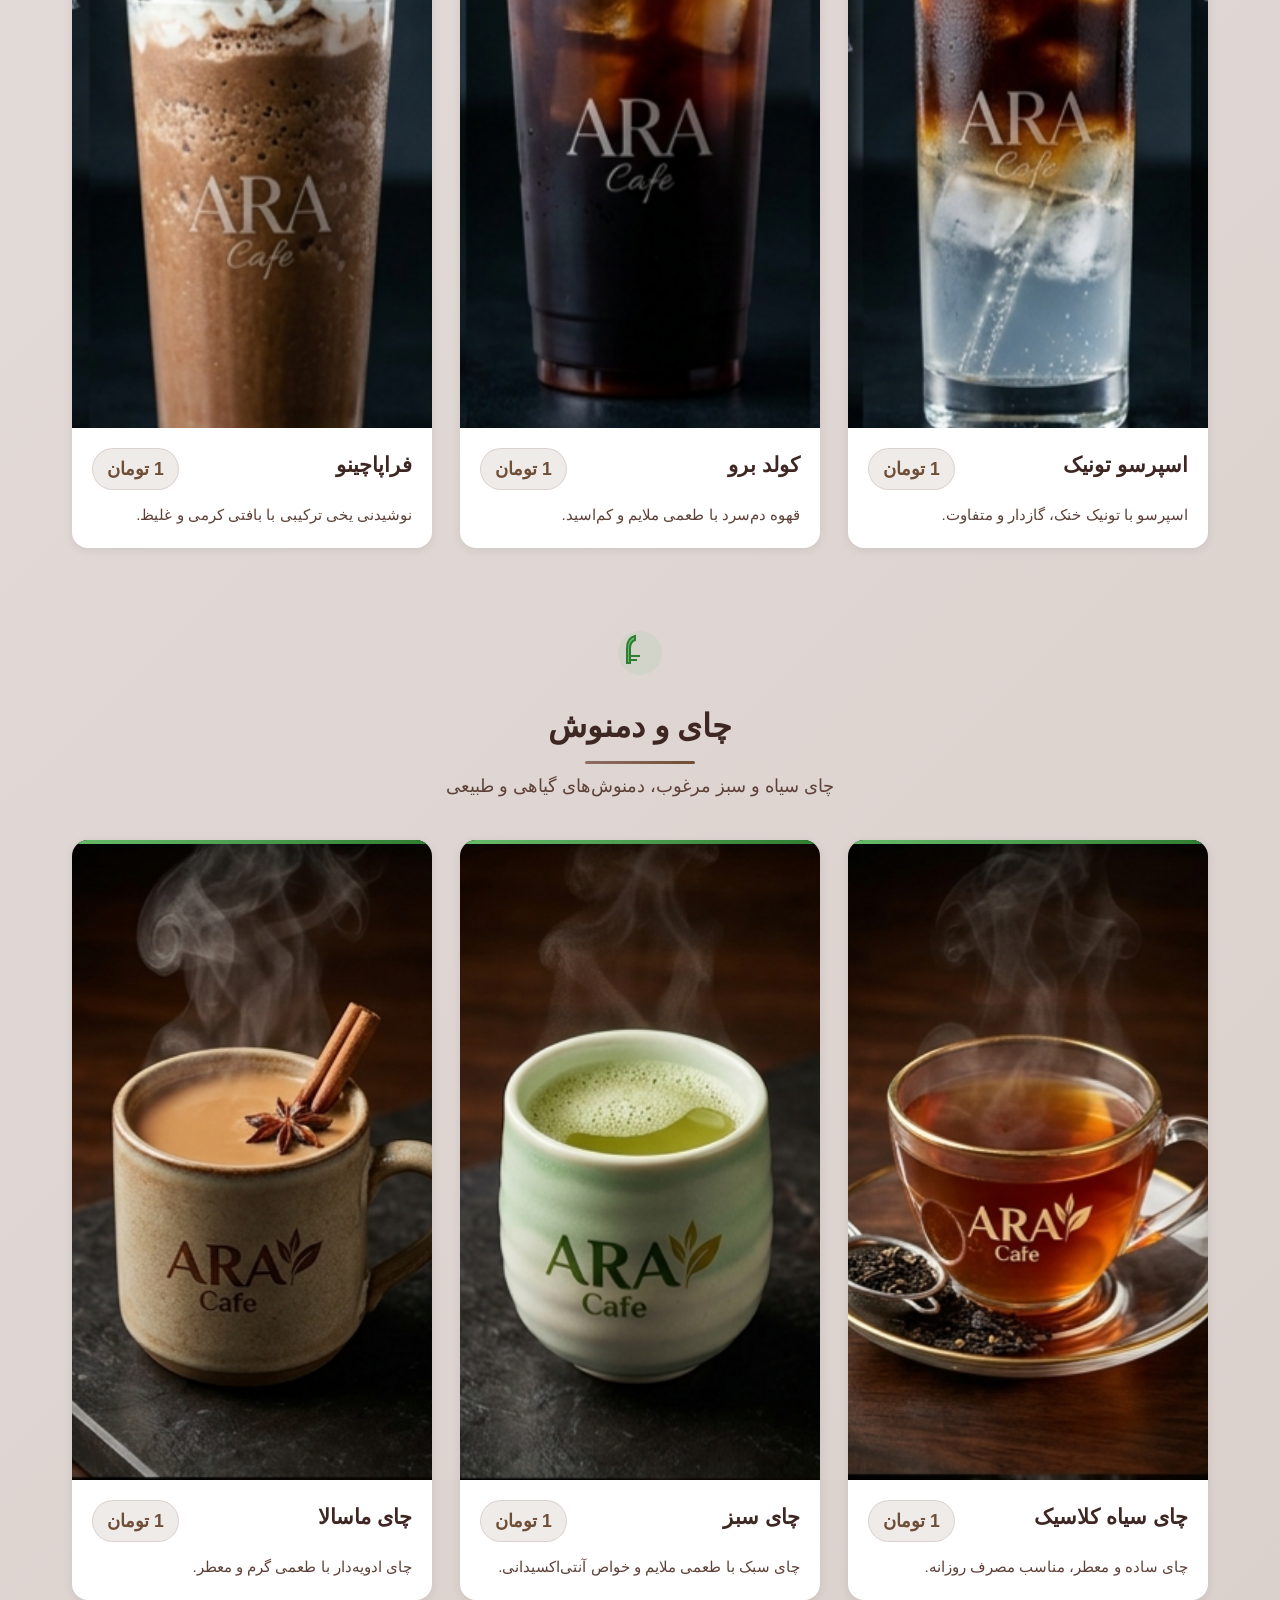
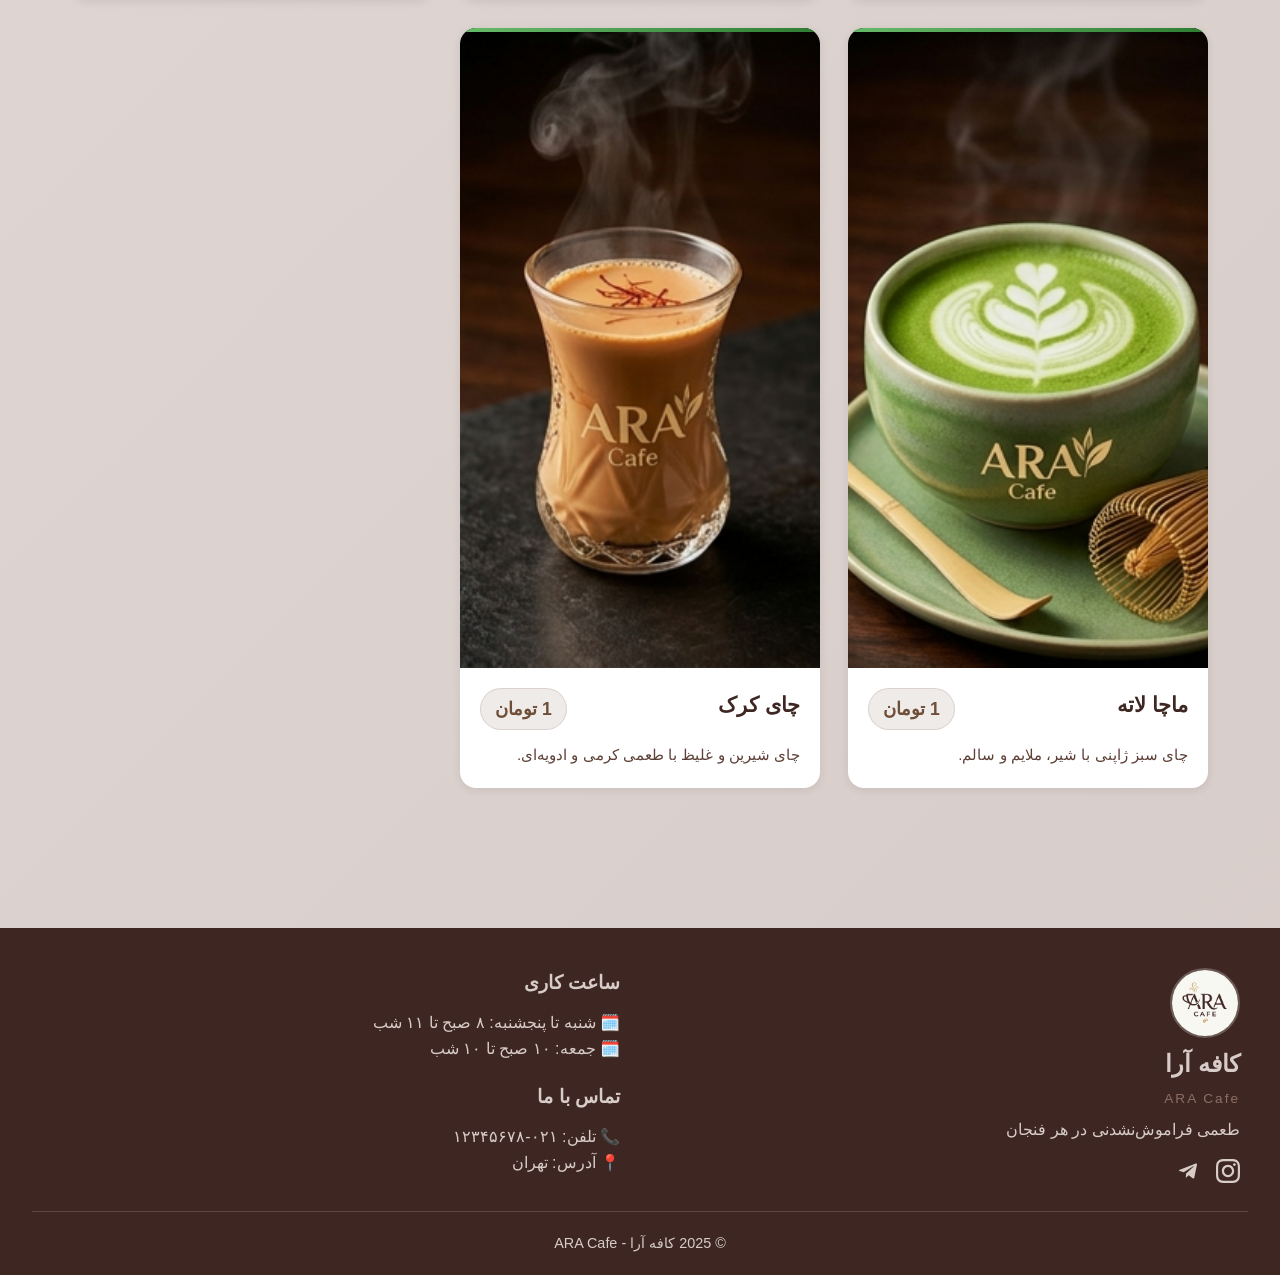
==== commit 963681cf: "Paw" ====
--- a/index.html
+++ b/index.html
@@ -38,6 +38,14 @@
     <link rel="apple-touch-icon" href="images/logo.png">
     <link rel="icon" type="image/png" sizes="32x32" href="images/logo.png">
     <link rel="icon" type="image/png" sizes="16x16" href="images/logo.png">
+    
+    <!-- 🆕 PWA Meta Tags -->
+    <link rel="manifest" href="manifest.json">
+    <meta name="theme-color" content="#3E2723">
+    <meta name="mobile-web-app-capable" content="yes">
+    <meta name="apple-mobile-web-app-capable" content="yes">
+    <meta name="apple-mobile-web-app-status-bar-style" content="black-translucent">
+    <meta name="apple-mobile-web-app-title" content="ARA Cafe">
     
     <link rel="stylesheet" href="css/style.css">
 </head>
@@ -81,7 +89,7 @@
             <div class="banner-overlay">
                 <div class="banner-content">
                     <a href="admin.html" class="banner-logo" title="ورود به پنل مدیریت">
-                    <img src="images/logo.png" alt="لوگوی کافه آرا" class="banner-logo-image" width="80" height="80">
+                        <img src="images/logo.png" alt="لوگوی کافه آرا" class="banner-logo-image" width="80" height="80">
                     </a>
                     <h1 class="banner-title">کافه آرا</h1>
                     <p class="banner-subtitle">ARA Cafe</p>
@@ -171,7 +179,7 @@
                 <p>🗓️ جمعه: ۱۰ صبح تا ۱۰ شب</p>
                 <div class="footer-contact">
                     <h4>تماس با ما</h4>
-                    <p>📞 تلفن: ۰۹۹۲۸۹۹۱۲۷۴</p>
+                    <p>📞 تلفن: ۰۲۱-۱۲۳۴۵۶۷۸</p>
                     <p>📍 آدرس: تهران</p>
                 </div>
             </div>
@@ -188,5 +196,18 @@
     </button>
 
     <script src="js/main.js"></script>
+    
+    <!-- 🆕 Register Service Worker -->
+    <script>
+        if ('serviceWorker' in navigator) {
+            window.addEventListener('load', function() {
+                navigator.serviceWorker.register('/sw.js').then(function(registration) {
+                    console.log('✅ Service Worker registered:', registration.scope);
+                }, function(err) {
+                    console.log('❌ Service Worker failed:', err);
+                });
+            });
+        }
+    </script>
 </body>
-</html>
+</html>
--- a/css/style.css
+++ b/css/style.css
@@ -193,4 +193,29 @@
     .menu-item-image { width: 80px; height: 110px; }
     .menu-item-icon { width: 80px; height: 110px; }
     .item-name { font-size: 1rem; }
-}+}
+.banner-logo {
+    display: inline-block;
+    cursor: pointer;
+    text-decoration: none;
+}
+.summary {
+    margin: 3mm 0;
+    border-top: 1px solid #000;
+    border-bottom: 1px solid #000;
+    padding: 2mm 0;
+}
+.summary-row {
+    display: flex;
+    justify-content: space-between;
+    padding: 1mm 0;
+    font-size: 10px;
+}
+.total-row {
+    font-weight: bold;
+    font-size: 13px;
+    border-top: 1px dashed #ccc;
+    padding-top: 2mm;
+    margin-top: 1mm;
+}
+
